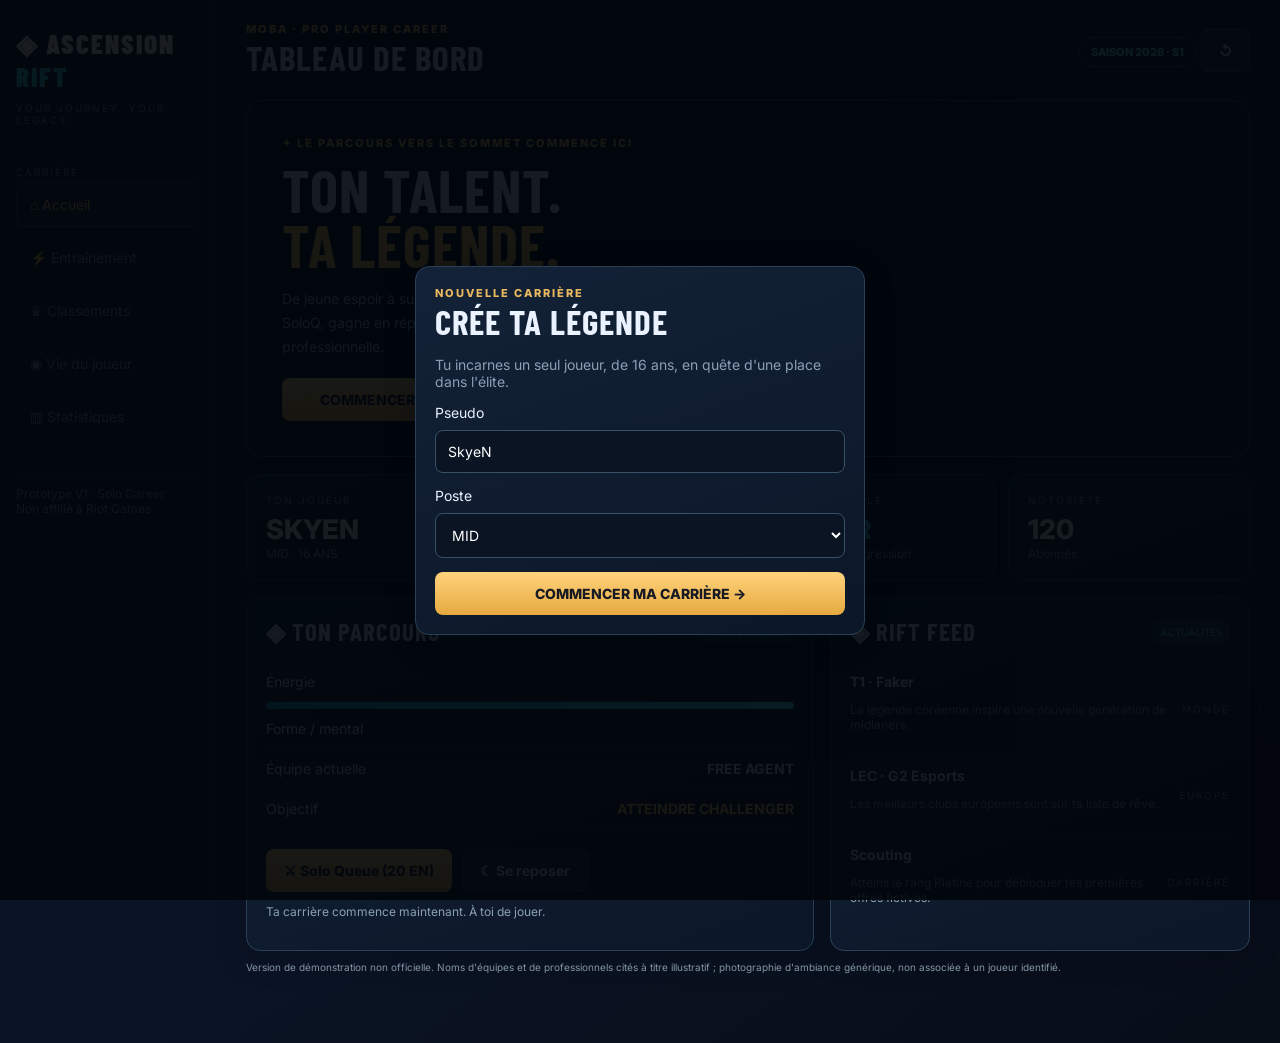
==== v1.html @ 91373152 "Add mobile-first solo player esports career V1 prototype" ====
<!doctype html><html lang="fr"><head><meta charset="UTF-8"><meta name="viewport" content="width=device-width, initial-scale=1"><title>Ascension Dream Rift — Carrière solo</title><style>
@import url('https://fonts.googleapis.com/css2?family=Barlow+Condensed:wght@500;600;700;800;900&family=Inter:wght@400;500;600;700;800&display=swap');
:root{font-family:Inter,Arial,sans-serif;color:#eaf2ff;background:#080f1b;font-size:14px}*{box-sizing:border-box}body{margin:0;background:linear-gradient(145deg,#081320,#0b1425 58%,#070d17);min-height:100vh}button,input,select{font:inherit}button{cursor:pointer}button:disabled{opacity:.5;cursor:not-allowed} .app{display:flex;min-height:100vh}.sidebar{width:216px;min-width:216px;border-right:1px solid #223247;background:#091521;padding:27px 16px;position:sticky;top:0;height:100vh}.brand{font:900 27px 'Barlow Condensed',sans-serif;letter-spacing:2px;color:white}.brand em{font-style:normal;color:#29dfdf}.small{font-size:10px;letter-spacing:2px;color:#7d95ad;text-transform:uppercase}.sidelink{border:1px solid transparent;background:none;width:100%;text-align:left;color:#8ea2b9;padding:13px;border-radius:9px;margin:4px 0}.sidelink:hover,.sidelink.active{background:#12263a;border-color:#28506c;color:#ffca65}.main{flex:1;min-width:0;padding:22px 30px 60px;max-width:1600px;margin:auto}.top{display:flex;align-items:center;justify-content:space-between;gap:15px;margin-bottom:22px}.eyebrow{color:#e9b95f;letter-spacing:2px;font-size:11px;font-weight:800;text-transform:uppercase}h1,h2,h3{font-family:'Barlow Condensed',sans-serif;letter-spacing:1px;margin:0}h1{font-size:35px;text-transform:uppercase}h2{font-size:25px}h3{font-size:19px}.muted{color:#8ba0b6}.pill{display:inline-block;border:1px solid #2d5166;border-radius:30px;color:#5fe5ed;padding:7px 12px;font-size:11px;font-weight:800}.card{background:linear-gradient(160deg,#132237,#0c1728);border:1px solid #294056;border-radius:14px;padding:19px;box-shadow:0 8px 28px #02081340}.hero{min-height:345px;border:1px solid #34506b;border-radius:17px;overflow:hidden;position:relative;background:linear-gradient(90deg,#0a1525 0%,#0c1829 42%,#101d34a0 76%),url('https://images.unsplash.com/photo-1542751371-adc38448a05e?w=1400&q=80') center/cover;display:flex;align-items:center;padding:35px;margin-bottom:17px}.hero:after{content:'';position:absolute;inset:0;background:linear-gradient(90deg,#081321f0,#08132199 65%,transparent);pointer-events:none}.hero-inner{position:relative;z-index:1;max-width:550px}.hero h2{font-size:59px;line-height:.94;margin:12px 0}.hero h2 span{color:#fac45d}.hero p{line-height:1.7;color:#b7c9dd;max-width:480px}.gold{background:linear-gradient(#ffd37c,#e6a940);color:#171a22;font-weight:800;border:none;border-radius:8px;padding:13px 18px}.ghost{background:#14283b;color:#dceefc;border:1px solid #31526c;border-radius:8px;padding:12px 17px;font-weight:700}.actions{display:flex;gap:10px;flex-wrap:wrap;margin-top:20px}.stats{display:grid;grid-template-columns:repeat(4,1fr);gap:12px;margin:15px 0}.num{font-size:27px;font-weight:800;color:#fff;margin-top:7px}.cyan{color:#36dfeb}.goldtext{color:#f8c665}.grid{display:grid;grid-template-columns:1.35fr 1fr;gap:16px}.sectiontitle{display:flex;justify-content:space-between;align-items:center;margin-bottom:15px}.bar{height:7px;border-radius:50px;background:#25344a;overflow:hidden}.fill{height:100%;background:linear-gradient(90deg,#14b3ca,#47f0f7);border-radius:40px}.goldfill{background:linear-gradient(90deg,#d39134,#ffd177)}.line{padding:11px 0;border-bottom:1px solid #23364b;display:flex;justify-content:space-between;gap:12px;align-items:center}.line:last-child{border-bottom:0}.tag{font-size:10px;background:#133b47;color:#4eebee;padding:5px 8px;border-radius:6px}.note{font-size:12px;color:#8ba0b6}.tabs{display:flex;flex-wrap:wrap;gap:8px;margin:12px 0 18px}.tabs button{background:#15273b;border:1px solid #2d4054;border-radius:8px;color:#b6c6d9;padding:9px 14px}.tabs button.active{background:#ffd06b;color:#18202c;border-color:#ffd06b}.training{display:grid;grid-template-columns:repeat(3,minmax(0,1fr));gap:13px}.traincard{padding:17px}.traincard h3{margin:10px 0}.traincard p{font-size:12px;min-height:36px;color:#94acc1}.rankrow{display:grid;grid-template-columns:35px 1fr 100px 75px;align-items:center;gap:10px;padding:13px;border-bottom:1px solid #23374c}.rankrow.me{background:#1b3b48}.rankrow strong{color:#ffd16b}.tabcontent{display:none}.tabcontent.active{display:block}.player{display:flex;gap:13px;align-items:center}.portrait{width:56px;height:60px;object-fit:cover;border-radius:8px;border:1px solid #416079}.search{padding:11px 13px;border:1px solid #2c4861;background:#0a1523;border-radius:8px;color:white;min-width:180px}.select{padding:11px;border:1px solid #2c4861;background:#0a1523;border-radius:8px;color:white}.modal{position:fixed;inset:0;background:#02060be8;z-index:50;display:flex;align-items:center;justify-content:center;padding:20px}.modal .card{width:100%;max-width:450px}.formfield{display:block;width:100%;margin:9px 0 14px;padding:12px;background:#0a1423;color:#fff;border:1px solid #385168;border-radius:8px}.bottomnav{display:none}.toast{position:fixed;bottom:25px;right:25px;padding:14px 20px;border-radius:9px;background:#164856;border:1px solid #3ab5bb;color:white;z-index:90;display:none}.photo-credit{font-size:10px;color:#8495a6;margin-top:10px}
@media(max-width:900px){.sidebar{display:none}.main{padding:15px 14px 90px}.hero{padding:25px;min-height:320px}.hero h2{font-size:45px}.stats{grid-template-columns:repeat(2,1fr)}.grid{grid-template-columns:1fr}.training{grid-template-columns:repeat(2,minmax(0,1fr))}.bottomnav{display:flex;position:fixed;bottom:0;left:0;right:0;background:#0b1829;border-top:1px solid #2d465d;z-index:20;justify-content:space-around;padding:9px 2px env(safe-area-inset-bottom)}.bottomnav button{border:0;background:none;color:#a0b3c9;font-size:10px;padding:7px}.bottomnav button.active{color:#ffcb62}.top h1{font-size:27px}}@media(max-width:420px){.training{grid-template-columns:1fr}.hero h2{font-size:39px}.rankrow{grid-template-columns:22px 1fr 62px 45px;font-size:11px}.stats{gap:8px}.card{padding:14px}}
</style></head><body><div class="app"><aside class="sidebar"><div class="brand">◈ ASCENSION <em>RIFT</em></div><p class="small">Your journey. Your legacy.</p><div style="height:30px"></div><div class="small">Carrière</div><div id="side"></div><hr style="border:0;border-top:1px solid #223247;margin-top:30px"><p class="note">Prototype V1 · Solo Career<br>Non affilié à Riot Games</p></aside><main class="main"><header class="top"><div><div class="eyebrow">MOBA · PRO PLAYER CAREER</div><h1 id="pagetitle">Tableau de bord</h1></div><div><span class="pill" id="season">SAISON 2026 · S1</span> <button class="ghost" onclick="resetGame()" title="Recommencer">↺</button></div></header>
<section id="home" class="tabcontent active"><div class="hero"><div class="hero-inner"><div class="eyebrow">✦ LE PARCOURS VERS LE SOMMET COMMENCE ICI</div><h2>TON TALENT.<br><span>TA LÉGENDE.</span></h2><p>De jeune espoir à superstar mondiale. Entraîne ton joueur, grimpe en SoloQ, gagne en réputation et décroche un contrat dans la scène professionnelle.</p><div class="actions"><button class="gold" onclick="go('practice')">⚡ COMMENCER L'ENTRAÎNEMENT →</button><button class="ghost" onclick="simulate()">▶ JOUER UN MATCH</button></div></div></div>
<div class="stats"><div class="card"><div class="small">Ton joueur</div><div class="num" id="n-name">SKYEN</div><div class="note" id="n-role">MID · 16 ANS</div></div><div class="card"><div class="small">Rang Solo Queue</div><div class="num goldtext" id="n-rank">BRONZE IV</div><div class="note" id="n-lp">0 LP</div></div><div class="card"><div class="small">Note générale</div><div class="num cyan" id="n-ovr">43 OVR</div><div class="note">Potentiel en progression</div></div><div class="card"><div class="small">Notoriété</div><div class="num" id="n-fans">120</div><div class="note">Abonnés</div></div></div>
<div class="grid"><div class="card"><div class="sectiontitle"><h2>◈ TON PARCOURS</h2><span class="tag">CARRIÈRE SOLO</span></div><div class="line"><span>Énergie</span><strong id="energytext"></strong></div><div class="bar"><div class="fill" id="energybar"></div></div><div class="line"><span>Forme / mental</span><strong id="mentaltext"></strong></div><div class="line"><span>Équipe actuelle</span><b id="contract">FREE AGENT</b></div><div class="line"><span>Objectif</span><b class="goldtext">ATTEINDRE CHALLENGER</b></div><div class="actions"><button class="gold" onclick="simulate()">⚔ Solo Queue (20 EN)</button><button class="ghost" onclick="rest()">☾ Se reposer</button></div><p class="note" id="matchmsg">Ta carrière commence maintenant. À toi de jouer.</p></div><div class="card"><div class="sectiontitle"><h2>◈ RIFT FEED</h2><span class="tag">ACTUALITÉS</span></div><div class="line"><div><b>T1 · Faker</b><p class="note">La légende coréenne inspire une nouvelle génération de midlaners.</p></div><span class="small">MONDE</span></div><div class="line"><div><b>LEC · G2 Esports</b><p class="note">Les meilleurs clubs européens sont sur ta liste de rêve.</p></div><span class="small">EUROPE</span></div><div class="line"><div><b>Scouting</b><p class="note">Atteins le rang Platine pour débloquer tes premières offres fictives.</p></div><span class="small">CARRIÈRE</span></div></div></div></section>
<section id="practice" class="tabcontent"><div class="sectiontitle"><h2>DEVIENS INCONTOURNABLE</h2><span class="pill" id="pracenergy">100 EN</span></div><div class="tabs"><button class="active" onclick="practiceTab('activities',this)">ACTIVITÉS</button><button onclick="practiceTab('attributes',this)">ATTRIBUTS</button><button onclick="practiceTab('champions',this)">CHAMPIONS</button></div><div id="activities" class="training"></div><div id="attributes" style="display:none" class="card"></div><div id="champions" style="display:none" class="card"><h2>CHAMPION POOL</h2><p class="muted">Progression de maîtrise à développer. Champions fictifs dans ce prototype.</p><div class="line">⚔ Kaelra <span>Mid / Top</span></div><div class="line">✦ Vexmor <span>Mid</span></div><div class="line">☾ Sylith <span>Jungle</span></div></div></section>
<section id="standings" class="tabcontent"><div class="sectiontitle"><h2>LE MONDE DE L'ESPORT</h2><span class="pill">ÉQUIPES RÉELLES · CLASSEMENT DÉMO</span></div><div class="tabs"><button class="active" onclick="league('Europe',this)">EUROPE</button><button onclick="league('Korea',this)">CORÉE</button><button onclick="league('China',this)">CHINE</button></div><div class="card"><div class="small">Classement illustratif — pas des résultats officiels</div><div id="ranking"></div></div></section>
<section id="life" class="tabcontent"><div class="grid"><div class="card"><div class="eyebrow">OFF THE RIFT</div><h2>LA VIE D'UN FUTUR PRO</h2><p class="muted">Gère ta réputation, tes streams et ta fatigue. Tu restes le joueur, jamais le manager.</p><div class="line"><span>Followers</span><b class="cyan" id="life-fans"></b></div><div class="line"><span>Cash</span><b id="life-cash"></b></div><div class="line"><span>Réputation</span><b id="life-rep"></b></div><div class="actions"><button class="gold" onclick="stream()">🎥 LANCER UN STREAM (15 EN)</button><button class="ghost" onclick="rest()">☾ SE REPOSER</button></div></div><div class="card"><h2>◈ CONTRATS PROFESSIONNELS</h2><p class="muted">Tu peux rejoindre une équipe professionnelle lorsque ta réputation et ton rang deviennent suffisants.</p><div class="line"><span>Première offre</span><span class="tag">PLATINE REQUIS</span></div><div class="line"><span>Contrat en cours</span><strong id="life-team">LIBRE</strong></div><p class="note">Les offres sont fictives dans cette première version. Les clubs affichés dans le classement sont réels.</p></div></div></section>
<section id="stats" class="tabcontent"><div class="stats"><div class="card"><div class="small">Matchs joués</div><div class="num" id="s-games"></div></div><div class="card"><div class="small">Victoires</div><div class="num cyan" id="s-wins"></div></div><div class="card"><div class="small">Winrate</div><div class="num" id="s-wr"></div></div><div class="card"><div class="small">LP</div><div class="num goldtext" id="s-lp"></div></div></div><div class="card"><h2>🏆 TROPHÉES À CONQUÉRIR</h2><div class="training" style="margin-top:15px"><div class="card">◇ PREMIÈRE VICTOIRE<br><span class="note" id="ach1">À débloquer</span></div><div class="card">✦ 10 MATCHS<br><span class="note" id="ach2">À débloquer</span></div><div class="card">♛ CHALLENGER<br><span class="note">À débloquer</span></div></div><h2 style="margin-top:24px">DERNIERS MATCHS</h2><div id="history"></div></div></section>
<p class="photo-credit">Version de démonstration non officielle. Noms d'équipes et de professionnels cités à titre illustratif ; photographie d'ambiance générique, non associée à un joueur identifié.</p></main></div><nav class="bottomnav" id="bottom"></nav><div class="toast" id="toast"></div><div class="modal" id="newModal" style="display:none"><div class="card"><div class="eyebrow">NOUVELLE CARRIÈRE</div><h1>CRÉE TA LÉGENDE</h1><p class="muted">Tu incarnes un seul joueur, de 16 ans, en quête d'une place dans l'élite.</p><label>Pseudo<input id="pseudo" class="formfield" value="SkyeN" maxlength="20"></label><label>Poste<select id="role" class="formfield"><option>MID</option><option>TOP</option><option>JUNGLE</option><option>ADC</option><option>SUPPORT</option></select></label><button class="gold" style="width:100%" onclick="createGame()">COMMENCER MA CARRIÈRE →</button></div></div>
<script>
const labels={home:'⌂ Accueil',practice:'⚡ Entraînement',standings:'♛ Classements',life:'◉ Vie du joueur',stats:'▥ Statistiques'},T=['home','practice','standings','life','stats'],N=['BRONZE IV','BRONZE III','BRONZE II','BRONZE I','ARGENT IV','ARGENT III','ARGENT II','ARGENT I','OR IV','OR III','OR II','OR I','PLATINE IV','PLATINE III','PLATINE II','PLATINE I','DIAMANT IV','DIAMANT III','DIAMANT II','DIAMANT I','MASTER','GRANDMASTER','CHALLENGER'];const skills=['Laning','Teamfighting','Positioning','Macro','Objective Control','Vision','Champion Pool','Communication','Shotcalling','Mental'];let p;const initial=()=>({name:'SkyeN',role:'MID',energy:100,mental:75,fans:120,cash:250,rep:1,rank:0,lp:0,games:0,wins:0,skills:Object.fromEntries(skills.map(x=>[x,25+Math.floor(Math.random()*15)])),history:[]});function save(){localStorage.setItem('adr-v1',JSON.stringify(p));render()}function toast(t){let a=document.getElementById('toast');a.textContent=t;a.style.display='block';setTimeout(()=>a.style.display='none',3500)}function go(id){T.forEach(t=>document.getElementById(t).classList.toggle('active',t===id));document.querySelectorAll('[data-tab]').forEach(b=>b.classList.toggle('active',b.dataset.tab===id));document.getElementById('pagetitle').textContent=labels[id].split(' ').slice(1).join(' ');window.scrollTo(0,0);render()}function createGame(){p=initial();p.name=document.getElementById('pseudo').value.trim()||'SkyeN';p.role=document.getElementById('role').value;document.getElementById('newModal').style.display='none';save();toast('Bienvenue dans ta carrière !')}function resetGame(){if(confirm('Recommencer et effacer ta sauvegarde locale ?')){localStorage.removeItem('adr-v1');document.getElementById('newModal').style.display='flex'}}function ovr(){return Math.round(Object.values(p.skills).reduce((a,b)=>a+b,0)/skills.length)}function simulate(){if(p.energy<20)return toast('Énergie insuffisante ! Repose-toi.');p.energy-=20;p.games++;let chance=Math.min(.78,Math.max(.35,.49+(ovr()-36)*.013+(p.mental-60)*.002));let win=Math.random()<chance;if(win){p.wins++;p.lp+=22+Math.floor(Math.random()*7);p.fans+=8+Math.floor(Math.random()*20);p.cash+=40;p.mental=Math.min(100,p.mental+3)}else{p.lp-=13+Math.floor(Math.random()*8);p.mental=Math.max(0,p.mental-7)}while(p.lp>=100&&p.rank<N.length-1){p.lp-=100;p.rank++}while(p.lp<0&&p.rank>0){p.lp+=100;p.rank--}p.lp=Math.max(0,p.lp);p.rep=Math.max(1,Math.round(p.fans/130));p.history.unshift({win,lp:p.lp,rank:N[p.rank],date:p.games});p.history=p.history.slice(0,12);save();toast(win?'VICTOIRE ! +LP et notoriété':'DÉFAITE — Analyse ton prochain match.')}function rest(){p.energy=Math.min(100,p.energy+60);p.mental=Math.min(100,p.mental+12);save();toast('Repos terminé : énergie restaurée.')}function train(i){const tr=training[i];if(p.energy<tr.cost)return toast('Pas assez d’énergie.');p.energy-=tr.cost;p.skills[tr.skill]=Math.min(99,p.skills[tr.skill]+2+Math.floor(Math.random()*3));p.mental=Math.max(0,p.mental-1);save();toast(tr.title+' : attribut amélioré !')}function stream(){if(p.energy<15)return toast('Énergie insuffisante');p.energy-=15;p.fans+=20+Math.floor(Math.random()*60);p.cash+=35;p.rep=Math.round(p.fans/130);save();toast('Stream terminé : ta communauté grandit !')}const training=[{title:'Solo Queue',desc:'Match classé avec progression en LP.',cost:20,icon:'⚔',skill:'Laning',match:true},{title:'VOD REVIEW',desc:'Analyse les rotations et les erreurs.',cost:12,icon:'▣',skill:'Macro'},{title:'LANING DRILLS',desc:'Travaille les duels et ton farming.',cost:15,icon:'◎',skill:'Laning'},{title:'TEAMFIGHTS',desc:'Placement et lecture des combats.',cost:18,icon:'✦',skill:'Teamfighting'},{title:'VISION CONTROL',desc:'Apprends les timings de vision.',cost:12,icon:'◉',skill:'Vision'},{title:'MENTAL COACHING',desc:'Gestion de la pression et du tilt.',cost:12,icon:'◇',skill:'Mental'}];function practiceTab(id,btn){['activities','attributes','champions'].forEach(x=>document.getElementById(x).style.display=x===id?(x==='activities'?'grid':'block'):'none');btn.parentElement.querySelectorAll('button').forEach(b=>b.classList.remove('active'));btn.classList.add('active')}const teamData={Europe:[['G2 Esports',86],['Karmine Corp',84],['Fnatic',83],['Team Vitality',81],['Movistar KOI',80],['Team Heretics',78]],Korea:[['T1',92],['Gen.G',91],['Hanwha Life Esports',89],['Dplus KIA',84],['KT Rolster',83]],China:[['Bilibili Gaming',90],['Top Esports',89],['JD Gaming',87],['Weibo Gaming',84],['Invictus Gaming',82]]};function league(x,b){document.getElementById('ranking').innerHTML=teamData[x].map((t,i)=>'<div class="rankrow"><strong>'+(i+1)+'</strong><b>'+t[0]+'</b><span class="note">OVR démo</span><strong>'+t[1]+'</strong></div>').join('');b.parentElement.querySelectorAll('button').forEach(v=>v.classList.remove('active'));b.classList.add('active')}function render(){if(!p)return;const set=(id,v)=>document.getElementById(id).textContent=v;set('n-name',p.name);set('n-role',p.role+' · 16 ANS');set('n-rank',N[p.rank]);set('n-lp',p.lp+' LP');set('n-ovr',ovr()+' OVR');set('n-fans',p.fans.toLocaleString('fr-FR'));set('energytext',p.energy+' / 100');document.getElementById('energybar').style.width=p.energy+'%';set('mentaltext',p.mental+' / 100');set('pracenergy',p.energy+' EN');set('life-fans',p.fans.toLocaleString('fr-FR'));set('life-cash',p.cash+' €');set('life-rep',p.rep);set('s-games',p.games);set('s-wins',p.wins);set('s-wr',p.games?Math.round(p.wins/p.games*100)+'%':'—');set('s-lp',p.lp);set('ach1',p.wins?'DÉBLOQUÉ':'À débloquer');set('ach2',p.games>=10?'DÉBLOQUÉ':'À débloquer');set('matchmsg',p.history.length?(p.history[0].win?'Dernier match : victoire':'Dernier match : défaite')+' · '+p.history[0].rank+' · '+p.lp+' LP':'Ta carrière commence maintenant. À toi de jouer.');document.getElementById('history').innerHTML=p.history.map(m=>'<div class="line"><b style="color:'+(m.win?'#49e0a5':'#fe8194')+'">'+(m.win?'VICTOIRE':'DÉFAITE')+'</b><span>'+m.rank+'</span><span>'+m.lp+' LP</span></div>').join('')||'<p class="muted">Aucun match pour le moment.</p>';document.getElementById('attributes').innerHTML='<h2>ATTRIBUTS DE TON JOUEUR</h2><p class="muted">Chaque entraînement développe une capacité précise.</p>'+skills.map(k=>'<div style="margin:15px 0"><div class="line"><span>'+k+'</span><b>'+p.skills[k]+'</b></div><div class="bar"><div class="fill goldfill" style="width:'+p.skills[k]+'%"></div></div></div>').join('')}const links=T.map(id=>'<button data-tab="'+id+'" class="sidelink '+(id==='home'?'active':'')+'" onclick="go(\''+id+'\')">'+labels[id]+'</button>').join('');document.getElementById('side').innerHTML=links;document.getElementById('bottom').innerHTML=T.map(id=>'<button data-tab="'+id+'" class="'+(id==='home'?'active':'')+'" onclick="go(\''+id+'\')">'+labels[id]+'</button>').join('');document.getElementById('activities').innerHTML=training.map((t,i)=>'<div class="card traincard"><div style="font-size:30px;color:#f6c566">'+t.icon+'</div><h3>'+t.title+'</h3><p>'+t.desc+'</p><button class="ghost" onclick="'+(t.match?'simulate()':'train('+i+')')+'">'+t.cost+' EN · '+(t.match?'JOUER':'S’ENTRAÎNER')+'</button></div>').join('');league('Europe',document.querySelector('#standings .tabs button'));try{p=JSON.parse(localStorage.getItem('adr-v1'))}catch{}if(!p){document.getElementById('newModal').style.display='flex'}else{for(const s of skills)if(typeof p.skills?.[s]!=='number')p.skills[s]=30;render()}
</script></body></html>
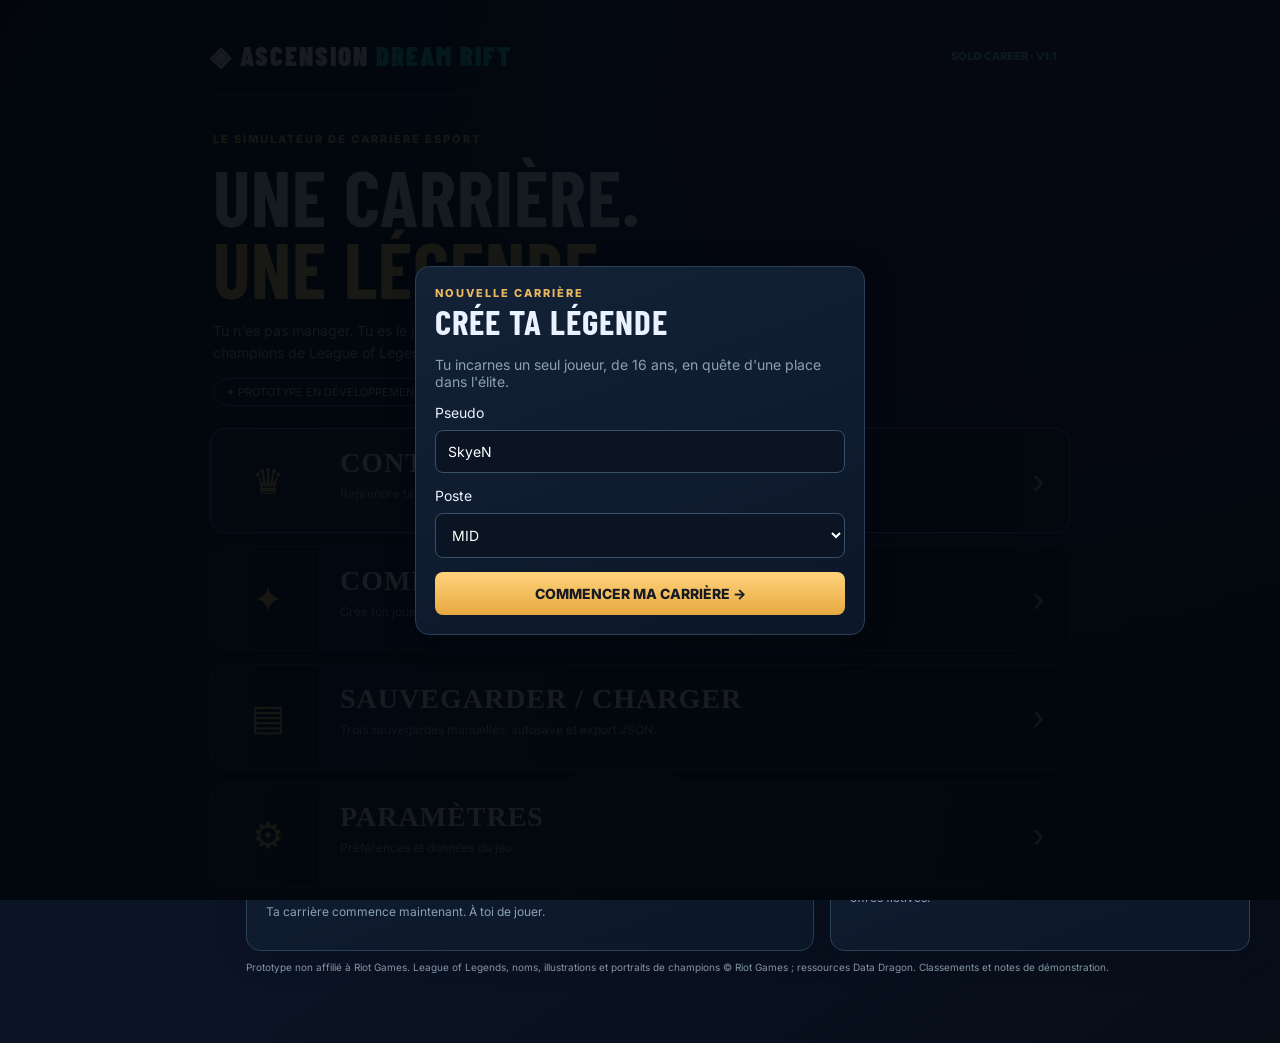
==== commit f16c1dd8: "Add immersive main menu and save interface" ====
--- a/v1.html
+++ b/v1.html
@@ -2,15 +2,15 @@
 @import url('https://fonts.googleapis.com/css2?family=Barlow+Condensed:wght@500;600;700;800;900&family=Inter:wght@400;500;600;700;800&display=swap');
 :root{font-family:Inter,Arial,sans-serif;color:#eaf2ff;background:#080f1b;font-size:14px}*{box-sizing:border-box}body{margin:0;background:linear-gradient(145deg,#081320,#0b1425 58%,#070d17);min-height:100vh}button,input,select{font:inherit}button{cursor:pointer}button:disabled{opacity:.5;cursor:not-allowed} .app{display:flex;min-height:100vh}.sidebar{width:216px;min-width:216px;border-right:1px solid #223247;background:#091521;padding:27px 16px;position:sticky;top:0;height:100vh}.brand{font:900 27px 'Barlow Condensed',sans-serif;letter-spacing:2px;color:white}.brand em{font-style:normal;color:#29dfdf}.small{font-size:10px;letter-spacing:2px;color:#7d95ad;text-transform:uppercase}.sidelink{border:1px solid transparent;background:none;width:100%;text-align:left;color:#8ea2b9;padding:13px;border-radius:9px;margin:4px 0}.sidelink:hover,.sidelink.active{background:#12263a;border-color:#28506c;color:#ffca65}.main{flex:1;min-width:0;padding:22px 30px 60px;max-width:1600px;margin:auto}.top{display:flex;align-items:center;justify-content:space-between;gap:15px;margin-bottom:22px}.eyebrow{color:#e9b95f;letter-spacing:2px;font-size:11px;font-weight:800;text-transform:uppercase}h1,h2,h3{font-family:'Barlow Condensed',sans-serif;letter-spacing:1px;margin:0}h1{font-size:35px;text-transform:uppercase}h2{font-size:25px}h3{font-size:19px}.muted{color:#8ba0b6}.pill{display:inline-block;border:1px solid #2d5166;border-radius:30px;color:#5fe5ed;padding:7px 12px;font-size:11px;font-weight:800}.card{background:linear-gradient(160deg,#132237,#0c1728);border:1px solid #294056;border-radius:14px;padding:19px;box-shadow:0 8px 28px #02081340}.hero{min-height:345px;border:1px solid #34506b;border-radius:17px;overflow:hidden;position:relative;background:linear-gradient(90deg,#0a1525 0%,#0c1829 42%,#101d34a0 76%),url('https://images.unsplash.com/photo-1542751371-adc38448a05e?w=1400&q=80') center/cover;display:flex;align-items:center;padding:35px;margin-bottom:17px}.hero:after{content:'';position:absolute;inset:0;background:linear-gradient(90deg,#081321f0,#08132199 65%,transparent);pointer-events:none}.hero-inner{position:relative;z-index:1;max-width:550px}.hero h2{font-size:59px;line-height:.94;margin:12px 0}.hero h2 span{color:#fac45d}.hero p{line-height:1.7;color:#b7c9dd;max-width:480px}.gold{background:linear-gradient(#ffd37c,#e6a940);color:#171a22;font-weight:800;border:none;border-radius:8px;padding:13px 18px}.ghost{background:#14283b;color:#dceefc;border:1px solid #31526c;border-radius:8px;padding:12px 17px;font-weight:700}.actions{display:flex;gap:10px;flex-wrap:wrap;margin-top:20px}.stats{display:grid;grid-template-columns:repeat(4,1fr);gap:12px;margin:15px 0}.num{font-size:27px;font-weight:800;color:#fff;margin-top:7px}.cyan{color:#36dfeb}.goldtext{color:#f8c665}.grid{display:grid;grid-template-columns:1.35fr 1fr;gap:16px}.sectiontitle{display:flex;justify-content:space-between;align-items:center;margin-bottom:15px}.bar{height:7px;border-radius:50px;background:#25344a;overflow:hidden}.fill{height:100%;background:linear-gradient(90deg,#14b3ca,#47f0f7);border-radius:40px}.goldfill{background:linear-gradient(90deg,#d39134,#ffd177)}.line{padding:11px 0;border-bottom:1px solid #23364b;display:flex;justify-content:space-between;gap:12px;align-items:center}.line:last-child{border-bottom:0}.tag{font-size:10px;background:#133b47;color:#4eebee;padding:5px 8px;border-radius:6px}.note{font-size:12px;color:#8ba0b6}.tabs{display:flex;flex-wrap:wrap;gap:8px;margin:12px 0 18px}.tabs button{background:#15273b;border:1px solid #2d4054;border-radius:8px;color:#b6c6d9;padding:9px 14px}.tabs button.active{background:#ffd06b;color:#18202c;border-color:#ffd06b}.training{display:grid;grid-template-columns:repeat(3,minmax(0,1fr));gap:13px}.traincard{padding:17px}.traincard h3{margin:10px 0}.traincard p{font-size:12px;min-height:36px;color:#94acc1}.rankrow{display:grid;grid-template-columns:35px 1fr 100px 75px;align-items:center;gap:10px;padding:13px;border-bottom:1px solid #23374c}.rankrow.me{background:#1b3b48}.rankrow strong{color:#ffd16b}.tabcontent{display:none}.tabcontent.active{display:block}.player{display:flex;gap:13px;align-items:center}.portrait{width:56px;height:60px;object-fit:cover;border-radius:8px;border:1px solid #416079}.search{padding:11px 13px;border:1px solid #2c4861;background:#0a1523;border-radius:8px;color:white;min-width:180px}.select{padding:11px;border:1px solid #2c4861;background:#0a1523;border-radius:8px;color:white}.modal{position:fixed;inset:0;background:#02060be8;z-index:50;display:flex;align-items:center;justify-content:center;padding:20px}.modal .card{width:100%;max-width:450px}.formfield{display:block;width:100%;margin:9px 0 14px;padding:12px;background:#0a1423;color:#fff;border:1px solid #385168;border-radius:8px}.bottomnav{display:none}.toast{position:fixed;bottom:25px;right:25px;padding:14px 20px;border-radius:9px;background:#164856;border:1px solid #3ab5bb;color:white;z-index:90;display:none}.photo-credit{font-size:10px;color:#8495a6;margin-top:10px}
 @media(max-width:900px){.sidebar{display:none}.main{padding:15px 14px 90px}.hero{padding:25px;min-height:320px}.hero h2{font-size:45px}.stats{grid-template-columns:repeat(2,1fr)}.grid{grid-template-columns:1fr}.training{grid-template-columns:repeat(2,minmax(0,1fr))}.bottomnav{display:flex;position:fixed;bottom:0;left:0;right:0;background:#0b1829;border-top:1px solid #2d465d;z-index:20;justify-content:space-around;padding:9px 2px env(safe-area-inset-bottom)}.bottomnav button{border:0;background:none;color:#a0b3c9;font-size:10px;padding:7px}.bottomnav button.active{color:#ffcb62}.top h1{font-size:27px}}@media(max-width:420px){.training{grid-template-columns:1fr}.hero h2{font-size:39px}.rankrow{grid-template-columns:22px 1fr 62px 45px;font-size:11px}.stats{gap:8px}.card{padding:14px}}
-</style></head><body><div class="app"><aside class="sidebar"><div class="brand">◈ ASCENSION <em>RIFT</em></div><p class="small">Your journey. Your legacy.</p><div style="height:30px"></div><div class="small">Carrière</div><div id="side"></div><hr style="border:0;border-top:1px solid #223247;margin-top:30px"><p class="note">Prototype V1 · Solo Career<br>Non affilié à Riot Games</p></aside><main class="main"><header class="top"><div><div class="eyebrow">MOBA · PRO PLAYER CAREER</div><h1 id="pagetitle">Tableau de bord</h1></div><div><span class="pill" id="season">SAISON 2026 · S1</span> <button class="ghost" onclick="resetGame()" title="Recommencer">↺</button></div></header>
+.landing{position:fixed;inset:0;overflow:auto;z-index:40;background:radial-gradient(ellipse at 85% 8%,#322257 0%,transparent 55%),linear-gradient(120deg,#07101b,#11162a 60%,#08111e);padding:25px 16px 45px}.landing-body{max-width:860px;margin:auto}.landing-top{display:flex;justify-content:space-between;align-items:center;padding:14px 0 23px;border-bottom:1px solid #35415c;gap:8px}.landing-intro{padding:36px 3px 22px}.landing-intro h2{font-size:clamp(43px,7vw,78px);line-height:.92;margin:15px 0}.landing-intro h2 span{color:#ffcd6b}.landing-intro p{color:#bac8db;max-width:570px;line-height:1.6}.landing-menu{display:grid;gap:13px}.landing-choice{display:flex;align-items:stretch;min-height:105px;text-align:left;width:100%;border-radius:15px;border:1px solid #334159;background:linear-gradient(100deg,#16263b,#101625);color:#f6f8ff;overflow:hidden;transition:border-color .2s}.landing-choice:hover{border-color:#f5c56c}.landing-choice.featured{border-color:#986ac6;background:linear-gradient(100deg,#26243f,#111b2c);box-shadow:0 0 0 2px #6b47b72e}.choice-icon{min-width:103px;background:#06111d71;border-right:1px solid #2d3b50;display:grid;place-items:center;color:#edbf66;font-size:36px}.choice-txt{padding:17px 20px;flex:1;min-width:0}.choice-txt b{display:block;font:800 28px 'Barlow Condensed';letter-spacing:1px}.choice-txt span{display:block;color:#a7b5ce;font-size:12px;margin-top:7px}.choice-arrow{font-size:34px;color:#acb2c2;margin:auto 19px}.landing-foot{text-align:center;color:#74859b;font-size:10px;margin:26px auto}.modal-close{float:right;color:#abc5d7;border:0;background:transparent;font-size:27px}.slot{display:flex;flex-wrap:wrap;gap:9px;align-items:center;justify-content:space-between;background:#0b1b2f;border:1px solid #304962;border-radius:10px;padding:13px;margin:9px 0}.slot-actions{display:flex;gap:6px}.slot-actions button{padding:8px}.save-help{color:#a7bad0;font-size:12px;line-height:1.65}.champ-grid{display:grid;grid-template-columns:repeat(auto-fill,minmax(115px,1fr));gap:10px}.champ-option{background:#0a1929;border:1px solid #2b4056;border-radius:11px;padding:10px 7px;display:flex;flex-direction:column;align-items:center;gap:7px;color:white}.champ-option.selected{border:2px solid #faca65;background:#29283e}.champ-option img{width:82px;height:82px;border-radius:9px;object-fit:cover;background:#22344b}.champ-banner{border-radius:12px;min-height:165px;padding:15px;display:flex;align-items:flex-end;background:linear-gradient(90deg,#071321 10%,#142238a0),var(--champ-splash,none) center 30%/cover;border:1px solid #3d536b;margin:15px 0}.champ-banner strong{font:800 34px 'Barlow Condensed'}.tag-purple{display:inline-block;border:1px solid #8454bf;color:#d9c0ff;border-radius:25px;padding:6px 12px;font-size:11px}@media(max-width:600px){.landing{padding:10px 13px 34px}.landing-choice{min-height:86px}.choice-icon{min-width:68px;font-size:27px}.choice-txt{padding:12px 9px}.choice-txt b{font-size:22px}.choice-txt span{font-size:11px}.choice-arrow{margin:auto 9px}.champ-grid{grid-template-columns:repeat(3,minmax(0,1fr));gap:7px}.champ-option img{width:100%;height:auto;aspect-ratio:1}}</style></head><body><div class="landing" id="landing"><div class="landing-body"><div class="landing-top"><div class="brand">◈ ASCENSION <em>DREAM RIFT</em></div><span class="pill">SOLO CAREER · V1.1</span></div><div class="landing-intro"><div class="eyebrow">LE SIMULATEUR DE CARRIÈRE ESPORT</div><h2>UNE CARRIÈRE.<br><span>UNE LÉGENDE.</span></h2><p>Tu n'es pas manager. Tu es le joueur. Entre dans la Solo Queue, maîtrise les véritables champions de League of Legends et écris ton histoire jusqu'à la scène professionnelle.</p><span class="tag-purple">✦ PROTOTYPE EN DÉVELOPPEMENT</span></div><div class="landing-menu"><button class="landing-choice featured" onclick="continueCareer()"><span class="choice-icon">♛</span><span class="choice-txt"><b id="continue-title">CONTINUER MA CARRIÈRE</b><span id="continue-subtitle">Reprendre ta dernière partie.</span></span><span class="choice-arrow">›</span></button><button class="landing-choice" onclick="newCareerPrompt()"><span class="choice-icon">✦</span><span class="choice-txt"><b>COMMENCER UNE CARRIÈRE</b><span>Crée ton joueur, choisis ton poste et démarre à 16 ans.</span></span><span class="choice-arrow">›</span></button><button class="landing-choice" onclick="showSaves()"><span class="choice-icon">▤</span><span class="choice-txt"><b>SAUVEGARDER / CHARGER</b><span>Trois sauvegardes manuelles, autosave et export JSON.</span></span><span class="choice-arrow">›</span></button><button class="landing-choice" onclick="showSettings()"><span class="choice-icon">⚙</span><span class="choice-txt"><b>PARAMÈTRES</b><span>Préférences et données du jeu.</span></span><span class="choice-arrow">›</span></button></div><div class="landing-foot">ASCENSION DREAM RIFT · FAN GAME NON OFFICIEL · NON AFFILIÉ À RIOT GAMES</div></div></div><div class="app"><aside class="sidebar"><div class="brand">◈ ASCENSION <em>RIFT</em></div><p class="small">Your journey. Your legacy.</p><div style="height:30px"></div><div class="small">Carrière</div><div id="side"></div><hr style="border:0;border-top:1px solid #223247;margin-top:30px"><p class="note">Prototype V1 · Solo Career<br>Non affilié à Riot Games</p></aside><main class="main"><header class="top"><div><div class="eyebrow">MOBA · PRO PLAYER CAREER</div><h1 id="pagetitle">Tableau de bord</h1></div><div><button class="ghost" onclick="showSaves()">▤ Sauver</button> <button class="ghost" onclick="openMenu()">☰ Menu</button> <span class="pill" id="season">SAISON 2026 · S1</span></div></header>
 <section id="home" class="tabcontent active"><div class="hero"><div class="hero-inner"><div class="eyebrow">✦ LE PARCOURS VERS LE SOMMET COMMENCE ICI</div><h2>TON TALENT.<br><span>TA LÉGENDE.</span></h2><p>De jeune espoir à superstar mondiale. Entraîne ton joueur, grimpe en SoloQ, gagne en réputation et décroche un contrat dans la scène professionnelle.</p><div class="actions"><button class="gold" onclick="go('practice')">⚡ COMMENCER L'ENTRAÎNEMENT →</button><button class="ghost" onclick="simulate()">▶ JOUER UN MATCH</button></div></div></div>
 <div class="stats"><div class="card"><div class="small">Ton joueur</div><div class="num" id="n-name">SKYEN</div><div class="note" id="n-role">MID · 16 ANS</div></div><div class="card"><div class="small">Rang Solo Queue</div><div class="num goldtext" id="n-rank">BRONZE IV</div><div class="note" id="n-lp">0 LP</div></div><div class="card"><div class="small">Note générale</div><div class="num cyan" id="n-ovr">43 OVR</div><div class="note">Potentiel en progression</div></div><div class="card"><div class="small">Notoriété</div><div class="num" id="n-fans">120</div><div class="note">Abonnés</div></div></div>
 <div class="grid"><div class="card"><div class="sectiontitle"><h2>◈ TON PARCOURS</h2><span class="tag">CARRIÈRE SOLO</span></div><div class="line"><span>Énergie</span><strong id="energytext"></strong></div><div class="bar"><div class="fill" id="energybar"></div></div><div class="line"><span>Forme / mental</span><strong id="mentaltext"></strong></div><div class="line"><span>Équipe actuelle</span><b id="contract">FREE AGENT</b></div><div class="line"><span>Objectif</span><b class="goldtext">ATTEINDRE CHALLENGER</b></div><div class="actions"><button class="gold" onclick="simulate()">⚔ Solo Queue (20 EN)</button><button class="ghost" onclick="rest()">☾ Se reposer</button></div><p class="note" id="matchmsg">Ta carrière commence maintenant. À toi de jouer.</p></div><div class="card"><div class="sectiontitle"><h2>◈ RIFT FEED</h2><span class="tag">ACTUALITÉS</span></div><div class="line"><div><b>T1 · Faker</b><p class="note">La légende coréenne inspire une nouvelle génération de midlaners.</p></div><span class="small">MONDE</span></div><div class="line"><div><b>LEC · G2 Esports</b><p class="note">Les meilleurs clubs européens sont sur ta liste de rêve.</p></div><span class="small">EUROPE</span></div><div class="line"><div><b>Scouting</b><p class="note">Atteins le rang Platine pour débloquer tes premières offres fictives.</p></div><span class="small">CARRIÈRE</span></div></div></div></section>
-<section id="practice" class="tabcontent"><div class="sectiontitle"><h2>DEVIENS INCONTOURNABLE</h2><span class="pill" id="pracenergy">100 EN</span></div><div class="tabs"><button class="active" onclick="practiceTab('activities',this)">ACTIVITÉS</button><button onclick="practiceTab('attributes',this)">ATTRIBUTS</button><button onclick="practiceTab('champions',this)">CHAMPIONS</button></div><div id="activities" class="training"></div><div id="attributes" style="display:none" class="card"></div><div id="champions" style="display:none" class="card"><h2>CHAMPION POOL</h2><p class="muted">Progression de maîtrise à développer. Champions fictifs dans ce prototype.</p><div class="line">⚔ Kaelra <span>Mid / Top</span></div><div class="line">✦ Vexmor <span>Mid</span></div><div class="line">☾ Sylith <span>Jungle</span></div></div></section>
+<section id="practice" class="tabcontent"><div class="sectiontitle"><h2>DEVIENS INCONTOURNABLE</h2><span class="pill" id="pracenergy">100 EN</span></div><div class="tabs"><button class="active" onclick="practiceTab('activities',this)">ACTIVITÉS</button><button onclick="practiceTab('attributes',this)">ATTRIBUTS</button><button onclick="practiceTab('champions',this)">CHAMPIONS</button></div><div id="activities" class="training"></div><div id="attributes" style="display:none" class="card"></div><div id="champions" style="display:none" class="card"><h2>CHAMPION POOL</h2><p class="muted">Choisis un véritable champion de League of Legends pour les matchs classés.</p><div id="champ-selected"></div><div class="tabs" id="role-filters"></div><div id="champ-list" class="champ-grid"></div></div></section>
 <section id="standings" class="tabcontent"><div class="sectiontitle"><h2>LE MONDE DE L'ESPORT</h2><span class="pill">ÉQUIPES RÉELLES · CLASSEMENT DÉMO</span></div><div class="tabs"><button class="active" onclick="league('Europe',this)">EUROPE</button><button onclick="league('Korea',this)">CORÉE</button><button onclick="league('China',this)">CHINE</button></div><div class="card"><div class="small">Classement illustratif — pas des résultats officiels</div><div id="ranking"></div></div></section>
 <section id="life" class="tabcontent"><div class="grid"><div class="card"><div class="eyebrow">OFF THE RIFT</div><h2>LA VIE D'UN FUTUR PRO</h2><p class="muted">Gère ta réputation, tes streams et ta fatigue. Tu restes le joueur, jamais le manager.</p><div class="line"><span>Followers</span><b class="cyan" id="life-fans"></b></div><div class="line"><span>Cash</span><b id="life-cash"></b></div><div class="line"><span>Réputation</span><b id="life-rep"></b></div><div class="actions"><button class="gold" onclick="stream()">🎥 LANCER UN STREAM (15 EN)</button><button class="ghost" onclick="rest()">☾ SE REPOSER</button></div></div><div class="card"><h2>◈ CONTRATS PROFESSIONNELS</h2><p class="muted">Tu peux rejoindre une équipe professionnelle lorsque ta réputation et ton rang deviennent suffisants.</p><div class="line"><span>Première offre</span><span class="tag">PLATINE REQUIS</span></div><div class="line"><span>Contrat en cours</span><strong id="life-team">LIBRE</strong></div><p class="note">Les offres sont fictives dans cette première version. Les clubs affichés dans le classement sont réels.</p></div></div></section>
 <section id="stats" class="tabcontent"><div class="stats"><div class="card"><div class="small">Matchs joués</div><div class="num" id="s-games"></div></div><div class="card"><div class="small">Victoires</div><div class="num cyan" id="s-wins"></div></div><div class="card"><div class="small">Winrate</div><div class="num" id="s-wr"></div></div><div class="card"><div class="small">LP</div><div class="num goldtext" id="s-lp"></div></div></div><div class="card"><h2>🏆 TROPHÉES À CONQUÉRIR</h2><div class="training" style="margin-top:15px"><div class="card">◇ PREMIÈRE VICTOIRE<br><span class="note" id="ach1">À débloquer</span></div><div class="card">✦ 10 MATCHS<br><span class="note" id="ach2">À débloquer</span></div><div class="card">♛ CHALLENGER<br><span class="note">À débloquer</span></div></div><h2 style="margin-top:24px">DERNIERS MATCHS</h2><div id="history"></div></div></section>
-<p class="photo-credit">Version de démonstration non officielle. Noms d'équipes et de professionnels cités à titre illustratif ; photographie d'ambiance générique, non associée à un joueur identifié.</p></main></div><nav class="bottomnav" id="bottom"></nav><div class="toast" id="toast"></div><div class="modal" id="newModal" style="display:none"><div class="card"><div class="eyebrow">NOUVELLE CARRIÈRE</div><h1>CRÉE TA LÉGENDE</h1><p class="muted">Tu incarnes un seul joueur, de 16 ans, en quête d'une place dans l'élite.</p><label>Pseudo<input id="pseudo" class="formfield" value="SkyeN" maxlength="20"></label><label>Poste<select id="role" class="formfield"><option>MID</option><option>TOP</option><option>JUNGLE</option><option>ADC</option><option>SUPPORT</option></select></label><button class="gold" style="width:100%" onclick="createGame()">COMMENCER MA CARRIÈRE →</button></div></div>
-<script>
+<p class="photo-credit">Prototype non affilié à Riot Games. League of Legends, noms, illustrations et portraits de champions © Riot Games ; ressources Data Dragon. Classements et notes de démonstration.</p></main></div><nav class="bottomnav" id="bottom"></nav><div class="toast" id="toast"></div><div class="modal" id="newModal" style="display:none"><div class="card"><div class="eyebrow">NOUVELLE CARRIÈRE</div><h1>CRÉE TA LÉGENDE</h1><p class="muted">Tu incarnes un seul joueur, de 16 ans, en quête d'une place dans l'élite.</p><label>Pseudo<input id="pseudo" class="formfield" value="SkyeN" maxlength="20"></label><label>Poste<select id="role" class="formfield"><option>MID</option><option>TOP</option><option>JUNGLE</option><option>ADC</option><option>SUPPORT</option></select></label><button class="gold" style="width:100%" onclick="createGame()">COMMENCER MA CARRIÈRE →</button></div></div>
+<div class="modal" id="saveModal" style="display:none"><div class="card" style="max-width:650px;max-height:90vh;overflow:auto"><button class="modal-close" onclick="closeModal('saveModal')">×</button><div class="eyebrow">GESTION DE CARRIÈRE</div><h1>SAUVEGARDES</h1><p class="save-help">Sauvegarde automatique dans ce navigateur. Utilise les emplacements manuels pour conserver plusieurs carrières ; l'export JSON permet le transfert sur un autre appareil.</p><div id="auto-save-info" class="slot"></div><div id="save-slots"></div><div class="actions"><button class="ghost" onclick="exportCareer()">⬇ Exporter ma carrière</button><button class="ghost" onclick="document.getElementById('import-json').click()">⬆ Importer une carrière</button></div><input type="file" id="import-json" accept=".json,application/json" style="display:none" onchange="importCareer(this)"></div></div><div class="modal" id="settingsModal" style="display:none"><div class="card"><button class="modal-close" onclick="closeModal('settingsModal')">×</button><div class="eyebrow">PRÉFÉRENCES</div><h1>PARAMÈTRES</h1><div class="line"><span>Langue</span><b>Français</b></div><div class="line"><span>Version</span><b>V1.1 — prototype</b></div><div class="line"><span>Sauvegarde</span><b>Locale + export JSON</b></div><p class="save-help">La suppression des données du navigateur peut effacer les sauvegardes. Exporte ta partie pour la conserver.</p><div class="actions"><button class="ghost" onclick="closeModal('settingsModal');showSaves()">Gérer les sauvegardes</button><button class="ghost" onclick="resetGame()">Réinitialiser</button></div></div></div><script>
 const labels={home:'⌂ Accueil',practice:'⚡ Entraînement',standings:'♛ Classements',life:'◉ Vie du joueur',stats:'▥ Statistiques'},T=['home','practice','standings','life','stats'],N=['BRONZE IV','BRONZE III','BRONZE II','BRONZE I','ARGENT IV','ARGENT III','ARGENT II','ARGENT I','OR IV','OR III','OR II','OR I','PLATINE IV','PLATINE III','PLATINE II','PLATINE I','DIAMANT IV','DIAMANT III','DIAMANT II','DIAMANT I','MASTER','GRANDMASTER','CHALLENGER'];const skills=['Laning','Teamfighting','Positioning','Macro','Objective Control','Vision','Champion Pool','Communication','Shotcalling','Mental'];let p;const initial=()=>({name:'SkyeN',role:'MID',energy:100,mental:75,fans:120,cash:250,rep:1,rank:0,lp:0,games:0,wins:0,skills:Object.fromEntries(skills.map(x=>[x,25+Math.floor(Math.random()*15)])),history:[]});function save(){localStorage.setItem('adr-v1',JSON.stringify(p));render()}function toast(t){let a=document.getElementById('toast');a.textContent=t;a.style.display='block';setTimeout(()=>a.style.display='none',3500)}function go(id){T.forEach(t=>document.getElementById(t).classList.toggle('active',t===id));document.querySelectorAll('[data-tab]').forEach(b=>b.classList.toggle('active',b.dataset.tab===id));document.getElementById('pagetitle').textContent=labels[id].split(' ').slice(1).join(' ');window.scrollTo(0,0);render()}function createGame(){p=initial();p.name=document.getElementById('pseudo').value.trim()||'SkyeN';p.role=document.getElementById('role').value;document.getElementById('newModal').style.display='none';save();toast('Bienvenue dans ta carrière !')}function resetGame(){if(confirm('Recommencer et effacer ta sauvegarde locale ?')){localStorage.removeItem('adr-v1');document.getElementById('newModal').style.display='flex'}}function ovr(){return Math.round(Object.values(p.skills).reduce((a,b)=>a+b,0)/skills.length)}function simulate(){if(p.energy<20)return toast('Énergie insuffisante ! Repose-toi.');p.energy-=20;p.games++;let chance=Math.min(.78,Math.max(.35,.49+(ovr()-36)*.013+(p.mental-60)*.002));let win=Math.random()<chance;if(win){p.wins++;p.lp+=22+Math.floor(Math.random()*7);p.fans+=8+Math.floor(Math.random()*20);p.cash+=40;p.mental=Math.min(100,p.mental+3)}else{p.lp-=13+Math.floor(Math.random()*8);p.mental=Math.max(0,p.mental-7)}while(p.lp>=100&&p.rank<N.length-1){p.lp-=100;p.rank++}while(p.lp<0&&p.rank>0){p.lp+=100;p.rank--}p.lp=Math.max(0,p.lp);p.rep=Math.max(1,Math.round(p.fans/130));p.history.unshift({win,lp:p.lp,rank:N[p.rank],date:p.games});p.history=p.history.slice(0,12);save();toast(win?'VICTOIRE ! +LP et notoriété':'DÉFAITE — Analyse ton prochain match.')}function rest(){p.energy=Math.min(100,p.energy+60);p.mental=Math.min(100,p.mental+12);save();toast('Repos terminé : énergie restaurée.')}function train(i){const tr=training[i];if(p.energy<tr.cost)return toast('Pas assez d’énergie.');p.energy-=tr.cost;p.skills[tr.skill]=Math.min(99,p.skills[tr.skill]+2+Math.floor(Math.random()*3));p.mental=Math.max(0,p.mental-1);save();toast(tr.title+' : attribut amélioré !')}function stream(){if(p.energy<15)return toast('Énergie insuffisante');p.energy-=15;p.fans+=20+Math.floor(Math.random()*60);p.cash+=35;p.rep=Math.round(p.fans/130);save();toast('Stream terminé : ta communauté grandit !')}const training=[{title:'Solo Queue',desc:'Match classé avec progression en LP.',cost:20,icon:'⚔',skill:'Laning',match:true},{title:'VOD REVIEW',desc:'Analyse les rotations et les erreurs.',cost:12,icon:'▣',skill:'Macro'},{title:'LANING DRILLS',desc:'Travaille les duels et ton farming.',cost:15,icon:'◎',skill:'Laning'},{title:'TEAMFIGHTS',desc:'Placement et lecture des combats.',cost:18,icon:'✦',skill:'Teamfighting'},{title:'VISION CONTROL',desc:'Apprends les timings de vision.',cost:12,icon:'◉',skill:'Vision'},{title:'MENTAL COACHING',desc:'Gestion de la pression et du tilt.',cost:12,icon:'◇',skill:'Mental'}];function practiceTab(id,btn){['activities','attributes','champions'].forEach(x=>document.getElementById(x).style.display=x===id?(x==='activities'?'grid':'block'):'none');btn.parentElement.querySelectorAll('button').forEach(b=>b.classList.remove('active'));btn.classList.add('active')}const teamData={Europe:[['G2 Esports',86],['Karmine Corp',84],['Fnatic',83],['Team Vitality',81],['Movistar KOI',80],['Team Heretics',78]],Korea:[['T1',92],['Gen.G',91],['Hanwha Life Esports',89],['Dplus KIA',84],['KT Rolster',83]],China:[['Bilibili Gaming',90],['Top Esports',89],['JD Gaming',87],['Weibo Gaming',84],['Invictus Gaming',82]]};function league(x,b){document.getElementById('ranking').innerHTML=teamData[x].map((t,i)=>'<div class="rankrow"><strong>'+(i+1)+'</strong><b>'+t[0]+'</b><span class="note">OVR démo</span><strong>'+t[1]+'</strong></div>').join('');b.parentElement.querySelectorAll('button').forEach(v=>v.classList.remove('active'));b.classList.add('active')}function render(){if(!p)return;const set=(id,v)=>document.getElementById(id).textContent=v;set('n-name',p.name);set('n-role',p.role+' · 16 ANS');set('n-rank',N[p.rank]);set('n-lp',p.lp+' LP');set('n-ovr',ovr()+' OVR');set('n-fans',p.fans.toLocaleString('fr-FR'));set('energytext',p.energy+' / 100');document.getElementById('energybar').style.width=p.energy+'%';set('mentaltext',p.mental+' / 100');set('pracenergy',p.energy+' EN');set('life-fans',p.fans.toLocaleString('fr-FR'));set('life-cash',p.cash+' €');set('life-rep',p.rep);set('s-games',p.games);set('s-wins',p.wins);set('s-wr',p.games?Math.round(p.wins/p.games*100)+'%':'—');set('s-lp',p.lp);set('ach1',p.wins?'DÉBLOQUÉ':'À débloquer');set('ach2',p.games>=10?'DÉBLOQUÉ':'À débloquer');set('matchmsg',p.history.length?(p.history[0].win?'Dernier match : victoire':'Dernier match : défaite')+' · '+p.history[0].rank+' · '+p.lp+' LP':'Ta carrière commence maintenant. À toi de jouer.');document.getElementById('history').innerHTML=p.history.map(m=>'<div class="line"><b style="color:'+(m.win?'#49e0a5':'#fe8194')+'">'+(m.win?'VICTOIRE':'DÉFAITE')+'</b><span>'+m.rank+'</span><span>'+m.lp+' LP</span></div>').join('')||'<p class="muted">Aucun match pour le moment.</p>';document.getElementById('attributes').innerHTML='<h2>ATTRIBUTS DE TON JOUEUR</h2><p class="muted">Chaque entraînement développe une capacité précise.</p>'+skills.map(k=>'<div style="margin:15px 0"><div class="line"><span>'+k+'</span><b>'+p.skills[k]+'</b></div><div class="bar"><div class="fill goldfill" style="width:'+p.skills[k]+'%"></div></div></div>').join('')}const links=T.map(id=>'<button data-tab="'+id+'" class="sidelink '+(id==='home'?'active':'')+'" onclick="go(\''+id+'\')">'+labels[id]+'</button>').join('');document.getElementById('side').innerHTML=links;document.getElementById('bottom').innerHTML=T.map(id=>'<button data-tab="'+id+'" class="'+(id==='home'?'active':'')+'" onclick="go(\''+id+'\')">'+labels[id]+'</button>').join('');document.getElementById('activities').innerHTML=training.map((t,i)=>'<div class="card traincard"><div style="font-size:30px;color:#f6c566">'+t.icon+'</div><h3>'+t.title+'</h3><p>'+t.desc+'</p><button class="ghost" onclick="'+(t.match?'simulate()':'train('+i+')')+'">'+t.cost+' EN · '+(t.match?'JOUER':'S’ENTRAÎNER')+'</button></div>').join('');league('Europe',document.querySelector('#standings .tabs button'));try{p=JSON.parse(localStorage.getItem('adr-v1'))}catch{}if(!p){document.getElementById('newModal').style.display='flex'}else{for(const s of skills)if(typeof p.skills?.[s]!=='number')p.skills[s]=30;render()}
 </script></body></html>
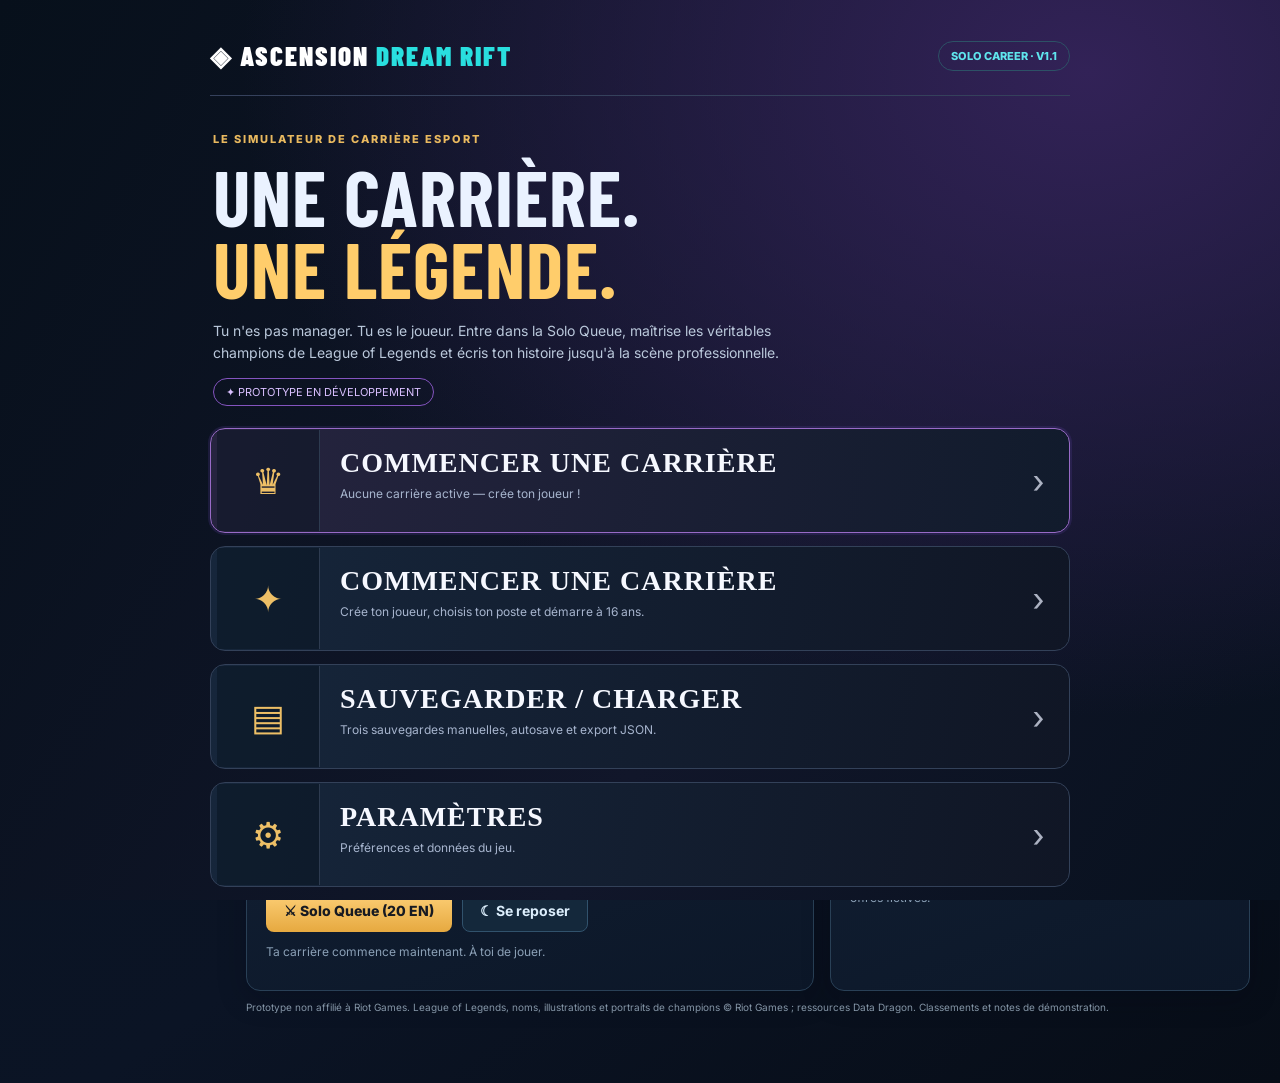
==== commit 1c44abbe: "Implement autosave manual save slots JSON export import and career main menu" ====
--- a/v1.html
+++ b/v1.html
@@ -5,12 +5,32 @@
 .landing{position:fixed;inset:0;overflow:auto;z-index:40;background:radial-gradient(ellipse at 85% 8%,#322257 0%,transparent 55%),linear-gradient(120deg,#07101b,#11162a 60%,#08111e);padding:25px 16px 45px}.landing-body{max-width:860px;margin:auto}.landing-top{display:flex;justify-content:space-between;align-items:center;padding:14px 0 23px;border-bottom:1px solid #35415c;gap:8px}.landing-intro{padding:36px 3px 22px}.landing-intro h2{font-size:clamp(43px,7vw,78px);line-height:.92;margin:15px 0}.landing-intro h2 span{color:#ffcd6b}.landing-intro p{color:#bac8db;max-width:570px;line-height:1.6}.landing-menu{display:grid;gap:13px}.landing-choice{display:flex;align-items:stretch;min-height:105px;text-align:left;width:100%;border-radius:15px;border:1px solid #334159;background:linear-gradient(100deg,#16263b,#101625);color:#f6f8ff;overflow:hidden;transition:border-color .2s}.landing-choice:hover{border-color:#f5c56c}.landing-choice.featured{border-color:#986ac6;background:linear-gradient(100deg,#26243f,#111b2c);box-shadow:0 0 0 2px #6b47b72e}.choice-icon{min-width:103px;background:#06111d71;border-right:1px solid #2d3b50;display:grid;place-items:center;color:#edbf66;font-size:36px}.choice-txt{padding:17px 20px;flex:1;min-width:0}.choice-txt b{display:block;font:800 28px 'Barlow Condensed';letter-spacing:1px}.choice-txt span{display:block;color:#a7b5ce;font-size:12px;margin-top:7px}.choice-arrow{font-size:34px;color:#acb2c2;margin:auto 19px}.landing-foot{text-align:center;color:#74859b;font-size:10px;margin:26px auto}.modal-close{float:right;color:#abc5d7;border:0;background:transparent;font-size:27px}.slot{display:flex;flex-wrap:wrap;gap:9px;align-items:center;justify-content:space-between;background:#0b1b2f;border:1px solid #304962;border-radius:10px;padding:13px;margin:9px 0}.slot-actions{display:flex;gap:6px}.slot-actions button{padding:8px}.save-help{color:#a7bad0;font-size:12px;line-height:1.65}.champ-grid{display:grid;grid-template-columns:repeat(auto-fill,minmax(115px,1fr));gap:10px}.champ-option{background:#0a1929;border:1px solid #2b4056;border-radius:11px;padding:10px 7px;display:flex;flex-direction:column;align-items:center;gap:7px;color:white}.champ-option.selected{border:2px solid #faca65;background:#29283e}.champ-option img{width:82px;height:82px;border-radius:9px;object-fit:cover;background:#22344b}.champ-banner{border-radius:12px;min-height:165px;padding:15px;display:flex;align-items:flex-end;background:linear-gradient(90deg,#071321 10%,#142238a0),var(--champ-splash,none) center 30%/cover;border:1px solid #3d536b;margin:15px 0}.champ-banner strong{font:800 34px 'Barlow Condensed'}.tag-purple{display:inline-block;border:1px solid #8454bf;color:#d9c0ff;border-radius:25px;padding:6px 12px;font-size:11px}@media(max-width:600px){.landing{padding:10px 13px 34px}.landing-choice{min-height:86px}.choice-icon{min-width:68px;font-size:27px}.choice-txt{padding:12px 9px}.choice-txt b{font-size:22px}.choice-txt span{font-size:11px}.choice-arrow{margin:auto 9px}.champ-grid{grid-template-columns:repeat(3,minmax(0,1fr));gap:7px}.champ-option img{width:100%;height:auto;aspect-ratio:1}}</style></head><body><div class="landing" id="landing"><div class="landing-body"><div class="landing-top"><div class="brand">◈ ASCENSION <em>DREAM RIFT</em></div><span class="pill">SOLO CAREER · V1.1</span></div><div class="landing-intro"><div class="eyebrow">LE SIMULATEUR DE CARRIÈRE ESPORT</div><h2>UNE CARRIÈRE.<br><span>UNE LÉGENDE.</span></h2><p>Tu n'es pas manager. Tu es le joueur. Entre dans la Solo Queue, maîtrise les véritables champions de League of Legends et écris ton histoire jusqu'à la scène professionnelle.</p><span class="tag-purple">✦ PROTOTYPE EN DÉVELOPPEMENT</span></div><div class="landing-menu"><button class="landing-choice featured" onclick="continueCareer()"><span class="choice-icon">♛</span><span class="choice-txt"><b id="continue-title">CONTINUER MA CARRIÈRE</b><span id="continue-subtitle">Reprendre ta dernière partie.</span></span><span class="choice-arrow">›</span></button><button class="landing-choice" onclick="newCareerPrompt()"><span class="choice-icon">✦</span><span class="choice-txt"><b>COMMENCER UNE CARRIÈRE</b><span>Crée ton joueur, choisis ton poste et démarre à 16 ans.</span></span><span class="choice-arrow">›</span></button><button class="landing-choice" onclick="showSaves()"><span class="choice-icon">▤</span><span class="choice-txt"><b>SAUVEGARDER / CHARGER</b><span>Trois sauvegardes manuelles, autosave et export JSON.</span></span><span class="choice-arrow">›</span></button><button class="landing-choice" onclick="showSettings()"><span class="choice-icon">⚙</span><span class="choice-txt"><b>PARAMÈTRES</b><span>Préférences et données du jeu.</span></span><span class="choice-arrow">›</span></button></div><div class="landing-foot">ASCENSION DREAM RIFT · FAN GAME NON OFFICIEL · NON AFFILIÉ À RIOT GAMES</div></div></div><div class="app"><aside class="sidebar"><div class="brand">◈ ASCENSION <em>RIFT</em></div><p class="small">Your journey. Your legacy.</p><div style="height:30px"></div><div class="small">Carrière</div><div id="side"></div><hr style="border:0;border-top:1px solid #223247;margin-top:30px"><p class="note">Prototype V1 · Solo Career<br>Non affilié à Riot Games</p></aside><main class="main"><header class="top"><div><div class="eyebrow">MOBA · PRO PLAYER CAREER</div><h1 id="pagetitle">Tableau de bord</h1></div><div><button class="ghost" onclick="showSaves()">▤ Sauver</button> <button class="ghost" onclick="openMenu()">☰ Menu</button> <span class="pill" id="season">SAISON 2026 · S1</span></div></header>
 <section id="home" class="tabcontent active"><div class="hero"><div class="hero-inner"><div class="eyebrow">✦ LE PARCOURS VERS LE SOMMET COMMENCE ICI</div><h2>TON TALENT.<br><span>TA LÉGENDE.</span></h2><p>De jeune espoir à superstar mondiale. Entraîne ton joueur, grimpe en SoloQ, gagne en réputation et décroche un contrat dans la scène professionnelle.</p><div class="actions"><button class="gold" onclick="go('practice')">⚡ COMMENCER L'ENTRAÎNEMENT →</button><button class="ghost" onclick="simulate()">▶ JOUER UN MATCH</button></div></div></div>
 <div class="stats"><div class="card"><div class="small">Ton joueur</div><div class="num" id="n-name">SKYEN</div><div class="note" id="n-role">MID · 16 ANS</div></div><div class="card"><div class="small">Rang Solo Queue</div><div class="num goldtext" id="n-rank">BRONZE IV</div><div class="note" id="n-lp">0 LP</div></div><div class="card"><div class="small">Note générale</div><div class="num cyan" id="n-ovr">43 OVR</div><div class="note">Potentiel en progression</div></div><div class="card"><div class="small">Notoriété</div><div class="num" id="n-fans">120</div><div class="note">Abonnés</div></div></div>
-<div class="grid"><div class="card"><div class="sectiontitle"><h2>◈ TON PARCOURS</h2><span class="tag">CARRIÈRE SOLO</span></div><div class="line"><span>Énergie</span><strong id="energytext"></strong></div><div class="bar"><div class="fill" id="energybar"></div></div><div class="line"><span>Forme / mental</span><strong id="mentaltext"></strong></div><div class="line"><span>Équipe actuelle</span><b id="contract">FREE AGENT</b></div><div class="line"><span>Objectif</span><b class="goldtext">ATTEINDRE CHALLENGER</b></div><div class="actions"><button class="gold" onclick="simulate()">⚔ Solo Queue (20 EN)</button><button class="ghost" onclick="rest()">☾ Se reposer</button></div><p class="note" id="matchmsg">Ta carrière commence maintenant. À toi de jouer.</p></div><div class="card"><div class="sectiontitle"><h2>◈ RIFT FEED</h2><span class="tag">ACTUALITÉS</span></div><div class="line"><div><b>T1 · Faker</b><p class="note">La légende coréenne inspire une nouvelle génération de midlaners.</p></div><span class="small">MONDE</span></div><div class="line"><div><b>LEC · G2 Esports</b><p class="note">Les meilleurs clubs européens sont sur ta liste de rêve.</p></div><span class="small">EUROPE</span></div><div class="line"><div><b>Scouting</b><p class="note">Atteins le rang Platine pour débloquer tes premières offres fictives.</p></div><span class="small">CARRIÈRE</span></div></div></div></section>
+<div class="grid"><div class="card"><div class="sectiontitle"><h2>◈ TON PARCOURS</h2><span class="tag">CARRIÈRE SOLO</span></div><div class="line"><span>Énergie</span><strong id="energytext"></strong></div><div class="bar"><div class="fill" id="energybar"></div></div><div class="line"><span>Forme / mental</span><strong id="mentaltext"></strong></div><div class="line"><span>Équipe actuelle</span><b id="contract">FREE AGENT</b></div><div class="line"><span>Champion joué</span><b id="profile-champ">AHRI</b></div><div class="line"><span>Objectif</span><b class="goldtext">ATTEINDRE CHALLENGER</b></div><div class="actions"><button class="gold" onclick="simulate()">⚔ Solo Queue (20 EN)</button><button class="ghost" onclick="rest()">☾ Se reposer</button></div><p class="note" id="matchmsg">Ta carrière commence maintenant. À toi de jouer.</p></div><div class="card"><div class="sectiontitle"><h2>◈ RIFT FEED</h2><span class="tag">ACTUALITÉS</span></div><div class="line"><div><b>T1 · Faker</b><p class="note">La légende coréenne inspire une nouvelle génération de midlaners.</p></div><span class="small">MONDE</span></div><div class="line"><div><b>LEC · G2 Esports</b><p class="note">Les meilleurs clubs européens sont sur ta liste de rêve.</p></div><span class="small">EUROPE</span></div><div class="line"><div><b>Scouting</b><p class="note">Atteins le rang Platine pour débloquer tes premières offres fictives.</p></div><span class="small">CARRIÈRE</span></div></div></div></section>
 <section id="practice" class="tabcontent"><div class="sectiontitle"><h2>DEVIENS INCONTOURNABLE</h2><span class="pill" id="pracenergy">100 EN</span></div><div class="tabs"><button class="active" onclick="practiceTab('activities',this)">ACTIVITÉS</button><button onclick="practiceTab('attributes',this)">ATTRIBUTS</button><button onclick="practiceTab('champions',this)">CHAMPIONS</button></div><div id="activities" class="training"></div><div id="attributes" style="display:none" class="card"></div><div id="champions" style="display:none" class="card"><h2>CHAMPION POOL</h2><p class="muted">Choisis un véritable champion de League of Legends pour les matchs classés.</p><div id="champ-selected"></div><div class="tabs" id="role-filters"></div><div id="champ-list" class="champ-grid"></div></div></section>
 <section id="standings" class="tabcontent"><div class="sectiontitle"><h2>LE MONDE DE L'ESPORT</h2><span class="pill">ÉQUIPES RÉELLES · CLASSEMENT DÉMO</span></div><div class="tabs"><button class="active" onclick="league('Europe',this)">EUROPE</button><button onclick="league('Korea',this)">CORÉE</button><button onclick="league('China',this)">CHINE</button></div><div class="card"><div class="small">Classement illustratif — pas des résultats officiels</div><div id="ranking"></div></div></section>
 <section id="life" class="tabcontent"><div class="grid"><div class="card"><div class="eyebrow">OFF THE RIFT</div><h2>LA VIE D'UN FUTUR PRO</h2><p class="muted">Gère ta réputation, tes streams et ta fatigue. Tu restes le joueur, jamais le manager.</p><div class="line"><span>Followers</span><b class="cyan" id="life-fans"></b></div><div class="line"><span>Cash</span><b id="life-cash"></b></div><div class="line"><span>Réputation</span><b id="life-rep"></b></div><div class="actions"><button class="gold" onclick="stream()">🎥 LANCER UN STREAM (15 EN)</button><button class="ghost" onclick="rest()">☾ SE REPOSER</button></div></div><div class="card"><h2>◈ CONTRATS PROFESSIONNELS</h2><p class="muted">Tu peux rejoindre une équipe professionnelle lorsque ta réputation et ton rang deviennent suffisants.</p><div class="line"><span>Première offre</span><span class="tag">PLATINE REQUIS</span></div><div class="line"><span>Contrat en cours</span><strong id="life-team">LIBRE</strong></div><p class="note">Les offres sont fictives dans cette première version. Les clubs affichés dans le classement sont réels.</p></div></div></section>
 <section id="stats" class="tabcontent"><div class="stats"><div class="card"><div class="small">Matchs joués</div><div class="num" id="s-games"></div></div><div class="card"><div class="small">Victoires</div><div class="num cyan" id="s-wins"></div></div><div class="card"><div class="small">Winrate</div><div class="num" id="s-wr"></div></div><div class="card"><div class="small">LP</div><div class="num goldtext" id="s-lp"></div></div></div><div class="card"><h2>🏆 TROPHÉES À CONQUÉRIR</h2><div class="training" style="margin-top:15px"><div class="card">◇ PREMIÈRE VICTOIRE<br><span class="note" id="ach1">À débloquer</span></div><div class="card">✦ 10 MATCHS<br><span class="note" id="ach2">À débloquer</span></div><div class="card">♛ CHALLENGER<br><span class="note">À débloquer</span></div></div><h2 style="margin-top:24px">DERNIERS MATCHS</h2><div id="history"></div></div></section>
 <p class="photo-credit">Prototype non affilié à Riot Games. League of Legends, noms, illustrations et portraits de champions © Riot Games ; ressources Data Dragon. Classements et notes de démonstration.</p></main></div><nav class="bottomnav" id="bottom"></nav><div class="toast" id="toast"></div><div class="modal" id="newModal" style="display:none"><div class="card"><div class="eyebrow">NOUVELLE CARRIÈRE</div><h1>CRÉE TA LÉGENDE</h1><p class="muted">Tu incarnes un seul joueur, de 16 ans, en quête d'une place dans l'élite.</p><label>Pseudo<input id="pseudo" class="formfield" value="SkyeN" maxlength="20"></label><label>Poste<select id="role" class="formfield"><option>MID</option><option>TOP</option><option>JUNGLE</option><option>ADC</option><option>SUPPORT</option></select></label><button class="gold" style="width:100%" onclick="createGame()">COMMENCER MA CARRIÈRE →</button></div></div>
 <div class="modal" id="saveModal" style="display:none"><div class="card" style="max-width:650px;max-height:90vh;overflow:auto"><button class="modal-close" onclick="closeModal('saveModal')">×</button><div class="eyebrow">GESTION DE CARRIÈRE</div><h1>SAUVEGARDES</h1><p class="save-help">Sauvegarde automatique dans ce navigateur. Utilise les emplacements manuels pour conserver plusieurs carrières ; l'export JSON permet le transfert sur un autre appareil.</p><div id="auto-save-info" class="slot"></div><div id="save-slots"></div><div class="actions"><button class="ghost" onclick="exportCareer()">⬇ Exporter ma carrière</button><button class="ghost" onclick="document.getElementById('import-json').click()">⬆ Importer une carrière</button></div><input type="file" id="import-json" accept=".json,application/json" style="display:none" onchange="importCareer(this)"></div></div><div class="modal" id="settingsModal" style="display:none"><div class="card"><button class="modal-close" onclick="closeModal('settingsModal')">×</button><div class="eyebrow">PRÉFÉRENCES</div><h1>PARAMÈTRES</h1><div class="line"><span>Langue</span><b>Français</b></div><div class="line"><span>Version</span><b>V1.1 — prototype</b></div><div class="line"><span>Sauvegarde</span><b>Locale + export JSON</b></div><p class="save-help">La suppression des données du navigateur peut effacer les sauvegardes. Exporte ta partie pour la conserver.</p><div class="actions"><button class="ghost" onclick="closeModal('settingsModal');showSaves()">Gérer les sauvegardes</button><button class="ghost" onclick="resetGame()">Réinitialiser</button></div></div></div><script>
-const labels={home:'⌂ Accueil',practice:'⚡ Entraînement',standings:'♛ Classements',life:'◉ Vie du joueur',stats:'▥ Statistiques'},T=['home','practice','standings','life','stats'],N=['BRONZE IV','BRONZE III','BRONZE II','BRONZE I','ARGENT IV','ARGENT III','ARGENT II','ARGENT I','OR IV','OR III','OR II','OR I','PLATINE IV','PLATINE III','PLATINE II','PLATINE I','DIAMANT IV','DIAMANT III','DIAMANT II','DIAMANT I','MASTER','GRANDMASTER','CHALLENGER'];const skills=['Laning','Teamfighting','Positioning','Macro','Objective Control','Vision','Champion Pool','Communication','Shotcalling','Mental'];let p;const initial=()=>({name:'SkyeN',role:'MID',energy:100,mental:75,fans:120,cash:250,rep:1,rank:0,lp:0,games:0,wins:0,skills:Object.fromEntries(skills.map(x=>[x,25+Math.floor(Math.random()*15)])),history:[]});function save(){localStorage.setItem('adr-v1',JSON.stringify(p));render()}function toast(t){let a=document.getElementById('toast');a.textContent=t;a.style.display='block';setTimeout(()=>a.style.display='none',3500)}function go(id){T.forEach(t=>document.getElementById(t).classList.toggle('active',t===id));document.querySelectorAll('[data-tab]').forEach(b=>b.classList.toggle('active',b.dataset.tab===id));document.getElementById('pagetitle').textContent=labels[id].split(' ').slice(1).join(' ');window.scrollTo(0,0);render()}function createGame(){p=initial();p.name=document.getElementById('pseudo').value.trim()||'SkyeN';p.role=document.getElementById('role').value;document.getElementById('newModal').style.display='none';save();toast('Bienvenue dans ta carrière !')}function resetGame(){if(confirm('Recommencer et effacer ta sauvegarde locale ?')){localStorage.removeItem('adr-v1');document.getElementById('newModal').style.display='flex'}}function ovr(){return Math.round(Object.values(p.skills).reduce((a,b)=>a+b,0)/skills.length)}function simulate(){if(p.energy<20)return toast('Énergie insuffisante ! Repose-toi.');p.energy-=20;p.games++;let chance=Math.min(.78,Math.max(.35,.49+(ovr()-36)*.013+(p.mental-60)*.002));let win=Math.random()<chance;if(win){p.wins++;p.lp+=22+Math.floor(Math.random()*7);p.fans+=8+Math.floor(Math.random()*20);p.cash+=40;p.mental=Math.min(100,p.mental+3)}else{p.lp-=13+Math.floor(Math.random()*8);p.mental=Math.max(0,p.mental-7)}while(p.lp>=100&&p.rank<N.length-1){p.lp-=100;p.rank++}while(p.lp<0&&p.rank>0){p.lp+=100;p.rank--}p.lp=Math.max(0,p.lp);p.rep=Math.max(1,Math.round(p.fans/130));p.history.unshift({win,lp:p.lp,rank:N[p.rank],date:p.games});p.history=p.history.slice(0,12);save();toast(win?'VICTOIRE ! +LP et notoriété':'DÉFAITE — Analyse ton prochain match.')}function rest(){p.energy=Math.min(100,p.energy+60);p.mental=Math.min(100,p.mental+12);save();toast('Repos terminé : énergie restaurée.')}function train(i){const tr=training[i];if(p.energy<tr.cost)return toast('Pas assez d’énergie.');p.energy-=tr.cost;p.skills[tr.skill]=Math.min(99,p.skills[tr.skill]+2+Math.floor(Math.random()*3));p.mental=Math.max(0,p.mental-1);save();toast(tr.title+' : attribut amélioré !')}function stream(){if(p.energy<15)return toast('Énergie insuffisante');p.energy-=15;p.fans+=20+Math.floor(Math.random()*60);p.cash+=35;p.rep=Math.round(p.fans/130);save();toast('Stream terminé : ta communauté grandit !')}const training=[{title:'Solo Queue',desc:'Match classé avec progression en LP.',cost:20,icon:'⚔',skill:'Laning',match:true},{title:'VOD REVIEW',desc:'Analyse les rotations et les erreurs.',cost:12,icon:'▣',skill:'Macro'},{title:'LANING DRILLS',desc:'Travaille les duels et ton farming.',cost:15,icon:'◎',skill:'Laning'},{title:'TEAMFIGHTS',desc:'Placement et lecture des combats.',cost:18,icon:'✦',skill:'Teamfighting'},{title:'VISION CONTROL',desc:'Apprends les timings de vision.',cost:12,icon:'◉',skill:'Vision'},{title:'MENTAL COACHING',desc:'Gestion de la pression et du tilt.',cost:12,icon:'◇',skill:'Mental'}];function practiceTab(id,btn){['activities','attributes','champions'].forEach(x=>document.getElementById(x).style.display=x===id?(x==='activities'?'grid':'block'):'none');btn.parentElement.querySelectorAll('button').forEach(b=>b.classList.remove('active'));btn.classList.add('active')}const teamData={Europe:[['G2 Esports',86],['Karmine Corp',84],['Fnatic',83],['Team Vitality',81],['Movistar KOI',80],['Team Heretics',78]],Korea:[['T1',92],['Gen.G',91],['Hanwha Life Esports',89],['Dplus KIA',84],['KT Rolster',83]],China:[['Bilibili Gaming',90],['Top Esports',89],['JD Gaming',87],['Weibo Gaming',84],['Invictus Gaming',82]]};function league(x,b){document.getElementById('ranking').innerHTML=teamData[x].map((t,i)=>'<div class="rankrow"><strong>'+(i+1)+'</strong><b>'+t[0]+'</b><span class="note">OVR démo</span><strong>'+t[1]+'</strong></div>').join('');b.parentElement.querySelectorAll('button').forEach(v=>v.classList.remove('active'));b.classList.add('active')}function render(){if(!p)return;const set=(id,v)=>document.getElementById(id).textContent=v;set('n-name',p.name);set('n-role',p.role+' · 16 ANS');set('n-rank',N[p.rank]);set('n-lp',p.lp+' LP');set('n-ovr',ovr()+' OVR');set('n-fans',p.fans.toLocaleString('fr-FR'));set('energytext',p.energy+' / 100');document.getElementById('energybar').style.width=p.energy+'%';set('mentaltext',p.mental+' / 100');set('pracenergy',p.energy+' EN');set('life-fans',p.fans.toLocaleString('fr-FR'));set('life-cash',p.cash+' €');set('life-rep',p.rep);set('s-games',p.games);set('s-wins',p.wins);set('s-wr',p.games?Math.round(p.wins/p.games*100)+'%':'—');set('s-lp',p.lp);set('ach1',p.wins?'DÉBLOQUÉ':'À débloquer');set('ach2',p.games>=10?'DÉBLOQUÉ':'À débloquer');set('matchmsg',p.history.length?(p.history[0].win?'Dernier match : victoire':'Dernier match : défaite')+' · '+p.history[0].rank+' · '+p.lp+' LP':'Ta carrière commence maintenant. À toi de jouer.');document.getElementById('history').innerHTML=p.history.map(m=>'<div class="line"><b style="color:'+(m.win?'#49e0a5':'#fe8194')+'">'+(m.win?'VICTOIRE':'DÉFAITE')+'</b><span>'+m.rank+'</span><span>'+m.lp+' LP</span></div>').join('')||'<p class="muted">Aucun match pour le moment.</p>';document.getElementById('attributes').innerHTML='<h2>ATTRIBUTS DE TON JOUEUR</h2><p class="muted">Chaque entraînement développe une capacité précise.</p>'+skills.map(k=>'<div style="margin:15px 0"><div class="line"><span>'+k+'</span><b>'+p.skills[k]+'</b></div><div class="bar"><div class="fill goldfill" style="width:'+p.skills[k]+'%"></div></div></div>').join('')}const links=T.map(id=>'<button data-tab="'+id+'" class="sidelink '+(id==='home'?'active':'')+'" onclick="go(\''+id+'\')">'+labels[id]+'</button>').join('');document.getElementById('side').innerHTML=links;document.getElementById('bottom').innerHTML=T.map(id=>'<button data-tab="'+id+'" class="'+(id==='home'?'active':'')+'" onclick="go(\''+id+'\')">'+labels[id]+'</button>').join('');document.getElementById('activities').innerHTML=training.map((t,i)=>'<div class="card traincard"><div style="font-size:30px;color:#f6c566">'+t.icon+'</div><h3>'+t.title+'</h3><p>'+t.desc+'</p><button class="ghost" onclick="'+(t.match?'simulate()':'train('+i+')')+'">'+t.cost+' EN · '+(t.match?'JOUER':'S’ENTRAÎNER')+'</button></div>').join('');league('Europe',document.querySelector('#standings .tabs button'));try{p=JSON.parse(localStorage.getItem('adr-v1'))}catch{}if(!p){document.getElementById('newModal').style.display='flex'}else{for(const s of skills)if(typeof p.skills?.[s]!=='number')p.skills[s]=30;render()}
+
+/* Career save / load */
+const SLOT_KEY='adr-v1-manual-saves';
+function closeModal(id){document.getElementById(id).style.display='none'}
+function escapeHTML(x){return String(x??'').replace(/[&<>"']/g,c=>({'&':'&amp;','<':'&lt;','>':'&gt;','"':'&quot;',"'":'&#39;'}[c]))}
+function getSlots(){try{let a=JSON.parse(localStorage.getItem(SLOT_KEY));return Array.isArray(a)?a.slice(0,3):[]}catch{return []}}
+function normalizeCareer(o){if(!o||typeof o!=='object'||typeof o.name!=='string'||typeof o.skills!=='object'||o.skills===null||!Number.isFinite(Number(o.games)))throw Error('Fichier de sauvegarde invalide');const base=initial();const x={...base,...o,skills:{...base.skills},mastery:{}};x.name=o.name.slice(0,20).trim()||'Joueur';x.role=['TOP','MID','JUNGLE','ADC','SUPPORT'].includes(o.role)?o.role:'MID';for(const k of skills){const n=Number(o.skills[k]);if(Number.isFinite(n))x.skills[k]=Math.min(99,Math.max(1,Math.round(n)))}x.energy=Math.min(100,Math.max(0,Number(o.energy)||0));x.mental=Math.min(100,Math.max(0,Number(o.mental)||0));x.rank=Math.min(N.length-1,Math.max(0,Math.round(Number(o.rank)||0)));x.lp=Math.min(99,Math.max(0,Math.round(Number(o.lp)||0)));x.games=Math.min(100000,Math.max(0,Math.round(Number(o.games)||0)));x.wins=Math.min(x.games,Math.max(0,Math.round(Number(o.wins)||0)));x.fans=Math.max(0,Math.round(Number(o.fans)||0));x.cash=Math.max(0,Math.round(Number(o.cash)||0));x.rep=Math.max(0,Math.round(Number(o.rep)||0));x.history=Array.isArray(o.history)?o.history.slice(0,12).map(m=>({win:!!m.win,lp:Math.max(0,Math.min(99,Number(m.lp)||0)),rank:N.includes(m.rank)?m.rank:N[x.rank],date:Math.max(0,Number(m.date)||0)})):[];if(o.mastery&&typeof o.mastery==='object'){for(const [k,v] of Object.entries(o.mastery)){if(/^[A-Za-z0-9]{2,20}$/.test(k)&&Number.isFinite(Number(v)))x.mastery[k]=Math.max(0,Math.min(100,Number(v)))}}x.championId=/^[A-Za-z0-9]{2,20}$/.test(o.championId||'')?o.championId:({MID:'Ahri',TOP:'Aatrox',JUNGLE:'LeeSin',ADC:'Jinx',SUPPORT:'Thresh'}[x.role]);return x}
+function openMenu(){closeModal('saveModal');closeModal('settingsModal');document.getElementById('landing').style.display='block';updateMenu();window.scrollTo(0,0)}
+function updateMenu(){const a=document.getElementById('continue-title'),b=document.getElementById('continue-subtitle');if(!a||!b)return;a.textContent=p?'REPRENDRE : '+p.name.toUpperCase():'COMMENCER UNE CARRIÈRE';b.textContent=p?'Poste '+p.role+' · '+N[p.rank]+' · '+p.lp+' LP · '+p.games+' matchs':'Aucune carrière active — crée ton joueur !'}
+function continueCareer(){if(!p)return newCareerPrompt();document.getElementById('landing').style.display='none';closeModal('saveModal');go('home')}
+function newCareerPrompt(){if(p&&!confirm('Créer une nouvelle carrière écrasera ta sauvegarde automatique actuelle. Sauvegarde-la d’abord dans un emplacement manuel si tu veux la conserver. Continuer ?'))return;document.getElementById('newModal').style.display='flex'}
+function showSaves(){renderSaves();document.getElementById('saveModal').style.display='flex'}
+function showSettings(){document.getElementById('settingsModal').style.display='flex'}
+function renderSaves(){const auto=document.getElementById('auto-save-info');auto.innerHTML='<div><strong>⟳ Sauvegarde automatique</strong><p class="note">'+(p?escapeHTML(p.name)+' · '+escapeHTML(N[p.rank])+' · '+p.lp+' LP':'Aucune carrière active')+'</p></div>'+(p?'<button class="ghost" onclick="continueCareer()">Reprendre</button>':'');const a=getSlots();document.getElementById('save-slots').innerHTML=[0,1,2].map(i=>{let slot=a[i];return '<div class="slot"><div><strong>Emplacement '+(i+1)+'</strong><p class="note">'+(slot&&slot.career?escapeHTML(slot.career.name)+' · '+escapeHTML(slot.career.role)+' · '+escapeHTML(N[slot.career.rank]||'')+' · '+escapeHTML(slot.time||''):'Emplacement libre')+'</p></div><div class="slot-actions">'+(p?'<button class="gold" onclick="saveSlot('+i+')">Sauver</button>':'')+(slot&&slot.career?'<button class="ghost" onclick="loadSlot('+i+')">Charger</button><button class="ghost" onclick="deleteSlot('+i+')">✕</button>':'')+'</div></div>'}).join('')}
+function saveSlot(i){if(!p)return toast('Crée une carrière avant de sauvegarder.');let a=getSlots();if(a[i]&&!confirm('Écraser la sauvegarde de cet emplacement ?'))return;a[i]={career:JSON.parse(JSON.stringify(p)),time:new Date().toLocaleString('fr-FR')};localStorage.setItem(SLOT_KEY,JSON.stringify(a));renderSaves();toast('Carrière enregistrée dans l’emplacement '+(i+1))}
+function loadSlot(i){const slot=getSlots()[i];if(!slot?.career)return;if(p&&!confirm('Charger cette sauvegarde remplacera ta partie active (autosave). Continuer ?'))return;try{p=normalizeCareer(slot.career);save();closeModal('saveModal');document.getElementById('landing').style.display='none';go('home');toast('Carrière chargée.')}catch{toast('Sauvegarde corrompue.')}}
+function deleteSlot(i){if(!confirm('Supprimer définitivement cet emplacement ?'))return;let a=getSlots();a[i]=null;localStorage.setItem(SLOT_KEY,JSON.stringify(a));renderSaves();toast('Emplacement supprimé.')}
+function exportCareer(){if(!p)return toast('Crée ou charge une carrière avant l’export.');const file=new Blob([JSON.stringify({game:'Ascension Dream Rift',version:1,career:p},null,2)],{type:'application/json'});const url=URL.createObjectURL(file);const link=document.createElement('a');link.href=url;link.download='ascension-dream-rift-'+p.name.replace(/[^A-Za-z0-9_-]/g,'_')+'.json';document.body.appendChild(link);link.click();link.remove();setTimeout(()=>URL.revokeObjectURL(url),1000);toast('Fichier de carrière exporté.')}
+async function importCareer(input){const file=input.files?.[0];if(!file)return;if(file.size>1000000){toast('Fichier trop volumineux.');input.value='';return}try{const obj=JSON.parse(await file.text());const imported=normalizeCareer(obj.career||obj);if(p&&!confirm('Importer remplacera la carrière active. Continuer ?'))return;p=imported;save();closeModal('saveModal');document.getElementById('landing').style.display='none';go('home');toast('Carrière importée !')}catch(e){toast('Impossible de charger le fichier JSON.')}finally{input.value=''}}
+
+const labels={home:'⌂ Accueil',practice:'⚡ Entraînement',standings:'♛ Classements',life:'◉ Vie du joueur',stats:'▥ Statistiques'},T=['home','practice','standings','life','stats'],N=['BRONZE IV','BRONZE III','BRONZE II','BRONZE I','ARGENT IV','ARGENT III','ARGENT II','ARGENT I','OR IV','OR III','OR II','OR I','PLATINE IV','PLATINE III','PLATINE II','PLATINE I','DIAMANT IV','DIAMANT III','DIAMANT II','DIAMANT I','MASTER','GRANDMASTER','CHALLENGER'];const skills=['Laning','Teamfighting','Positioning','Macro','Objective Control','Vision','Champion Pool','Communication','Shotcalling','Mental'];let p;const initial=()=>({name:'SkyeN',role:'MID',energy:100,mental:75,fans:120,cash:250,rep:1,rank:0,lp:0,games:0,wins:0,skills:Object.fromEntries(skills.map(x=>[x,25+Math.floor(Math.random()*15)])),history:[],championId:'Ahri',mastery:{}});function save(){localStorage.setItem('adr-v1',JSON.stringify(p));render();updateMenu()}function toast(t){let a=document.getElementById('toast');a.textContent=t;a.style.display='block';setTimeout(()=>a.style.display='none',3500)}function go(id){T.forEach(t=>document.getElementById(t).classList.toggle('active',t===id));document.querySelectorAll('[data-tab]').forEach(b=>b.classList.toggle('active',b.dataset.tab===id));document.getElementById('pagetitle').textContent=labels[id].split(' ').slice(1).join(' ');window.scrollTo(0,0);render()}function createGame(){p=initial();p.name=document.getElementById('pseudo').value.trim()||'SkyeN';p.role=document.getElementById('role').value;p.championId=({MID:'Ahri',TOP:'Aatrox',JUNGLE:'LeeSin',ADC:'Jinx',SUPPORT:'Thresh'}[p.role]);document.getElementById('newModal').style.display='none';document.getElementById('landing').style.display='none';save();go('home');toast('Bienvenue dans ta carrière !')}function resetGame(){if(confirm('Effacer uniquement la carrière active ? Tes sauvegardes manuelles resteront disponibles.')){p=null;localStorage.removeItem('adr-v1');closeModal('settingsModal');openMenu();toast('Carrière active effacée.')}}function ovr(){return Math.round(Object.values(p.skills).reduce((a,b)=>a+b,0)/skills.length)}function simulate(){if(p.energy<20)return toast('Énergie insuffisante ! Repose-toi.');p.energy-=20;p.games++;p.mastery??={};p.mastery[p.championId]=(p.mastery[p.championId]||0)+2;let chance=Math.min(.78,Math.max(.35,.49+(ovr()-36)*.013+(p.mental-60)*.002+Math.min(.04,(p.mastery[p.championId]||0)*.0006)));let win=Math.random()<chance;if(win){p.wins++;p.lp+=22+Math.floor(Math.random()*7);p.fans+=8+Math.floor(Math.random()*20);p.cash+=40;p.mental=Math.min(100,p.mental+3)}else{p.lp-=13+Math.floor(Math.random()*8);p.mental=Math.max(0,p.mental-7)}while(p.lp>=100&&p.rank<N.length-1){p.lp-=100;p.rank++}while(p.lp<0&&p.rank>0){p.lp+=100;p.rank--}p.lp=Math.max(0,p.lp);p.rep=Math.max(1,Math.round(p.fans/130));p.history.unshift({win,lp:p.lp,rank:N[p.rank],date:p.games});p.history=p.history.slice(0,12);save();toast(win?'VICTOIRE ! +LP et notoriété':'DÉFAITE — Analyse ton prochain match.')}function rest(){p.energy=Math.min(100,p.energy+60);p.mental=Math.min(100,p.mental+12);save();toast('Repos terminé : énergie restaurée.')}function train(i){const tr=training[i];if(p.energy<tr.cost)return toast('Pas assez d’énergie.');p.energy-=tr.cost;p.skills[tr.skill]=Math.min(99,p.skills[tr.skill]+2+Math.floor(Math.random()*3));p.mental=Math.max(0,p.mental-1);save();toast(tr.title+' : attribut amélioré !')}function stream(){if(p.energy<15)return toast('Énergie insuffisante');p.energy-=15;p.fans+=20+Math.floor(Math.random()*60);p.cash+=35;p.rep=Math.round(p.fans/130);save();toast('Stream terminé : ta communauté grandit !')}const training=[{title:'Solo Queue',desc:'Match classé avec progression en LP.',cost:20,icon:'⚔',skill:'Laning',match:true},{title:'VOD REVIEW',desc:'Analyse les rotations et les erreurs.',cost:12,icon:'▣',skill:'Macro'},{title:'LANING DRILLS',desc:'Travaille les duels et ton farming.',cost:15,icon:'◎',skill:'Laning'},{title:'TEAMFIGHTS',desc:'Placement et lecture des combats.',cost:18,icon:'✦',skill:'Teamfighting'},{title:'VISION CONTROL',desc:'Apprends les timings de vision.',cost:12,icon:'◉',skill:'Vision'},{title:'MENTAL COACHING',desc:'Gestion de la pression et du tilt.',cost:12,icon:'◇',skill:'Mental'}];function practiceTab(id,btn){['activities','attributes','champions'].forEach(x=>document.getElementById(x).style.display=x===id?(x==='activities'?'grid':'block'):'none');btn.parentElement.querySelectorAll('button').forEach(b=>b.classList.remove('active'));btn.classList.add('active')}const teamData={Europe:[['G2 Esports',86],['Karmine Corp',84],['Fnatic',83],['Team Vitality',81],['Movistar KOI',80],['Team Heretics',78]],Korea:[['T1',92],['Gen.G',91],['Hanwha Life Esports',89],['Dplus KIA',84],['KT Rolster',83]],China:[['Bilibili Gaming',90],['Top Esports',89],['JD Gaming',87],['Weibo Gaming',84],['Invictus Gaming',82]]};function league(x,b){document.getElementById('ranking').innerHTML=teamData[x].map((t,i)=>'<div class="rankrow"><strong>'+(i+1)+'</strong><b>'+t[0]+'</b><span class="note">OVR démo</span><strong>'+t[1]+'</strong></div>').join('');b.parentElement.querySelectorAll('button').forEach(v=>v.classList.remove('active'));b.classList.add('active')}function render(){if(!p)return;const set=(id,v)=>document.getElementById(id).textContent=v;set('n-name',p.name);set('profile-champ',champName(p.championId));set('n-role',p.role+' · 16 ANS');set('n-rank',N[p.rank]);set('n-lp',p.lp+' LP');set('n-ovr',ovr()+' OVR');set('n-fans',p.fans.toLocaleString('fr-FR'));set('energytext',p.energy+' / 100');document.getElementById('energybar').style.width=p.energy+'%';set('mentaltext',p.mental+' / 100');set('pracenergy',p.energy+' EN');set('life-fans',p.fans.toLocaleString('fr-FR'));set('life-cash',p.cash+' €');set('life-rep',p.rep);set('s-games',p.games);set('s-wins',p.wins);set('s-wr',p.games?Math.round(p.wins/p.games*100)+'%':'—');set('s-lp',p.lp);set('ach1',p.wins?'DÉBLOQUÉ':'À débloquer');set('ach2',p.games>=10?'DÉBLOQUÉ':'À débloquer');set('matchmsg',p.history.length?(p.history[0].win?'Dernier match : victoire':'Dernier match : défaite')+' · '+p.history[0].rank+' · '+p.lp+' LP':'Ta carrière commence maintenant. À toi de jouer.');document.getElementById('history').innerHTML=p.history.map(m=>'<div class="line"><b style="color:'+(m.win?'#49e0a5':'#fe8194')+'">'+(m.win?'VICTOIRE':'DÉFAITE')+'</b><span>'+m.rank+'</span><span>'+m.lp+' LP</span></div>').join('')||'<p class="muted">Aucun match pour le moment.</p>';document.getElementById('attributes').innerHTML='<h2>ATTRIBUTS DE TON JOUEUR</h2><p class="muted">Chaque entraînement développe une capacité précise.</p>'+skills.map(k=>'<div style="margin:15px 0"><div class="line"><span>'+k+'</span><b>'+p.skills[k]+'</b></div><div class="bar"><div class="fill goldfill" style="width:'+p.skills[k]+'%"></div></div></div>').join('')}const links=T.map(id=>'<button data-tab="'+id+'" class="sidelink '+(id==='home'?'active':'')+'" onclick="go(\''+id+'\')">'+labels[id]+'</button>').join('');document.getElementById('side').innerHTML=links;document.getElementById('bottom').innerHTML=T.map(id=>'<button data-tab="'+id+'" class="'+(id==='home'?'active':'')+'" onclick="go(\''+id+'\')">'+labels[id]+'</button>').join('');document.getElementById('activities').innerHTML=training.map((t,i)=>'<div class="card traincard"><div style="font-size:30px;color:#f6c566">'+t.icon+'</div><h3>'+t.title+'</h3><p>'+t.desc+'</p><button class="ghost" onclick="'+(t.match?'simulate()':'train('+i+')')+'">'+t.cost+' EN · '+(t.match?'JOUER':'S’ENTRAÎNER')+'</button></div>').join('');league('Europe',document.querySelector('#standings .tabs button'));try{let saved=JSON.parse(localStorage.getItem('adr-v1'));if(saved)p=normalizeCareer(saved)}catch{}if(p)render();updateMenu();loadChampions()
 </script></body></html>
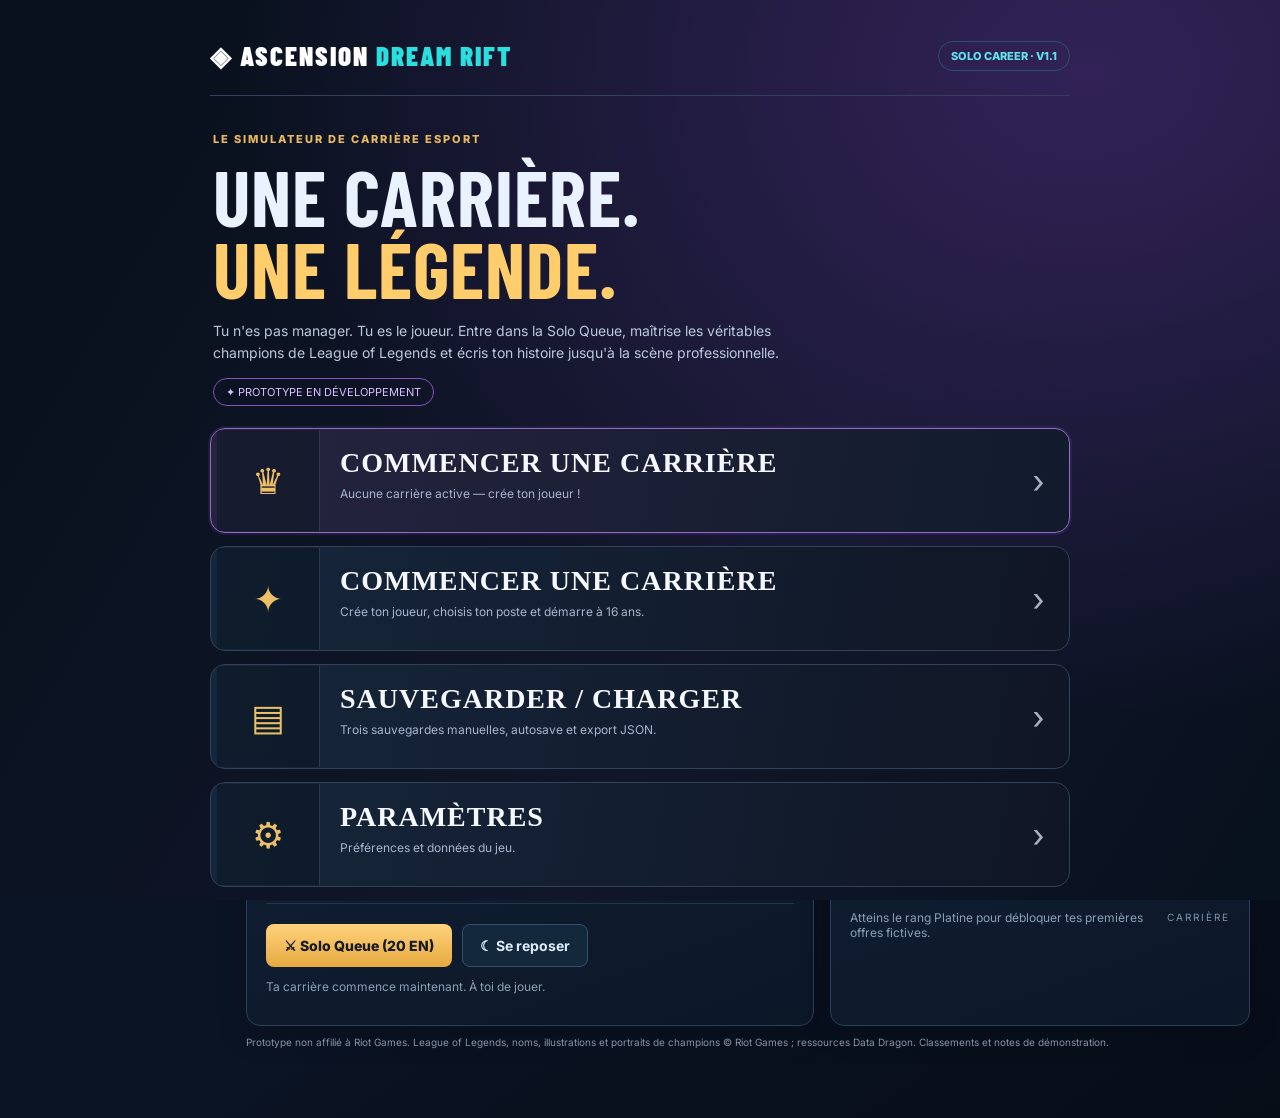
==== commit e4b2f7e4: "V1.2 design: player avatar creator and animated ranked promotion modal" ====
--- a/v1.html
+++ b/v1.html
@@ -2,23 +2,56 @@
 @import url('https://fonts.googleapis.com/css2?family=Barlow+Condensed:wght@500;600;700;800;900&family=Inter:wght@400;500;600;700;800&display=swap');
 :root{font-family:Inter,Arial,sans-serif;color:#eaf2ff;background:#080f1b;font-size:14px}*{box-sizing:border-box}body{margin:0;background:linear-gradient(145deg,#081320,#0b1425 58%,#070d17);min-height:100vh}button,input,select{font:inherit}button{cursor:pointer}button:disabled{opacity:.5;cursor:not-allowed} .app{display:flex;min-height:100vh}.sidebar{width:216px;min-width:216px;border-right:1px solid #223247;background:#091521;padding:27px 16px;position:sticky;top:0;height:100vh}.brand{font:900 27px 'Barlow Condensed',sans-serif;letter-spacing:2px;color:white}.brand em{font-style:normal;color:#29dfdf}.small{font-size:10px;letter-spacing:2px;color:#7d95ad;text-transform:uppercase}.sidelink{border:1px solid transparent;background:none;width:100%;text-align:left;color:#8ea2b9;padding:13px;border-radius:9px;margin:4px 0}.sidelink:hover,.sidelink.active{background:#12263a;border-color:#28506c;color:#ffca65}.main{flex:1;min-width:0;padding:22px 30px 60px;max-width:1600px;margin:auto}.top{display:flex;align-items:center;justify-content:space-between;gap:15px;margin-bottom:22px}.eyebrow{color:#e9b95f;letter-spacing:2px;font-size:11px;font-weight:800;text-transform:uppercase}h1,h2,h3{font-family:'Barlow Condensed',sans-serif;letter-spacing:1px;margin:0}h1{font-size:35px;text-transform:uppercase}h2{font-size:25px}h3{font-size:19px}.muted{color:#8ba0b6}.pill{display:inline-block;border:1px solid #2d5166;border-radius:30px;color:#5fe5ed;padding:7px 12px;font-size:11px;font-weight:800}.card{background:linear-gradient(160deg,#132237,#0c1728);border:1px solid #294056;border-radius:14px;padding:19px;box-shadow:0 8px 28px #02081340}.hero{min-height:345px;border:1px solid #34506b;border-radius:17px;overflow:hidden;position:relative;background:linear-gradient(90deg,#0a1525 0%,#0c1829 42%,#101d34a0 76%),url('https://images.unsplash.com/photo-1542751371-adc38448a05e?w=1400&q=80') center/cover;display:flex;align-items:center;padding:35px;margin-bottom:17px}.hero:after{content:'';position:absolute;inset:0;background:linear-gradient(90deg,#081321f0,#08132199 65%,transparent);pointer-events:none}.hero-inner{position:relative;z-index:1;max-width:550px}.hero h2{font-size:59px;line-height:.94;margin:12px 0}.hero h2 span{color:#fac45d}.hero p{line-height:1.7;color:#b7c9dd;max-width:480px}.gold{background:linear-gradient(#ffd37c,#e6a940);color:#171a22;font-weight:800;border:none;border-radius:8px;padding:13px 18px}.ghost{background:#14283b;color:#dceefc;border:1px solid #31526c;border-radius:8px;padding:12px 17px;font-weight:700}.actions{display:flex;gap:10px;flex-wrap:wrap;margin-top:20px}.stats{display:grid;grid-template-columns:repeat(4,1fr);gap:12px;margin:15px 0}.num{font-size:27px;font-weight:800;color:#fff;margin-top:7px}.cyan{color:#36dfeb}.goldtext{color:#f8c665}.grid{display:grid;grid-template-columns:1.35fr 1fr;gap:16px}.sectiontitle{display:flex;justify-content:space-between;align-items:center;margin-bottom:15px}.bar{height:7px;border-radius:50px;background:#25344a;overflow:hidden}.fill{height:100%;background:linear-gradient(90deg,#14b3ca,#47f0f7);border-radius:40px}.goldfill{background:linear-gradient(90deg,#d39134,#ffd177)}.line{padding:11px 0;border-bottom:1px solid #23364b;display:flex;justify-content:space-between;gap:12px;align-items:center}.line:last-child{border-bottom:0}.tag{font-size:10px;background:#133b47;color:#4eebee;padding:5px 8px;border-radius:6px}.note{font-size:12px;color:#8ba0b6}.tabs{display:flex;flex-wrap:wrap;gap:8px;margin:12px 0 18px}.tabs button{background:#15273b;border:1px solid #2d4054;border-radius:8px;color:#b6c6d9;padding:9px 14px}.tabs button.active{background:#ffd06b;color:#18202c;border-color:#ffd06b}.training{display:grid;grid-template-columns:repeat(3,minmax(0,1fr));gap:13px}.traincard{padding:17px}.traincard h3{margin:10px 0}.traincard p{font-size:12px;min-height:36px;color:#94acc1}.rankrow{display:grid;grid-template-columns:35px 1fr 100px 75px;align-items:center;gap:10px;padding:13px;border-bottom:1px solid #23374c}.rankrow.me{background:#1b3b48}.rankrow strong{color:#ffd16b}.tabcontent{display:none}.tabcontent.active{display:block}.player{display:flex;gap:13px;align-items:center}.portrait{width:56px;height:60px;object-fit:cover;border-radius:8px;border:1px solid #416079}.search{padding:11px 13px;border:1px solid #2c4861;background:#0a1523;border-radius:8px;color:white;min-width:180px}.select{padding:11px;border:1px solid #2c4861;background:#0a1523;border-radius:8px;color:white}.modal{position:fixed;inset:0;background:#02060be8;z-index:50;display:flex;align-items:center;justify-content:center;padding:20px}.modal .card{width:100%;max-width:450px}.formfield{display:block;width:100%;margin:9px 0 14px;padding:12px;background:#0a1423;color:#fff;border:1px solid #385168;border-radius:8px}.bottomnav{display:none}.toast{position:fixed;bottom:25px;right:25px;padding:14px 20px;border-radius:9px;background:#164856;border:1px solid #3ab5bb;color:white;z-index:90;display:none}.photo-credit{font-size:10px;color:#8495a6;margin-top:10px}
 @media(max-width:900px){.sidebar{display:none}.main{padding:15px 14px 90px}.hero{padding:25px;min-height:320px}.hero h2{font-size:45px}.stats{grid-template-columns:repeat(2,1fr)}.grid{grid-template-columns:1fr}.training{grid-template-columns:repeat(2,minmax(0,1fr))}.bottomnav{display:flex;position:fixed;bottom:0;left:0;right:0;background:#0b1829;border-top:1px solid #2d465d;z-index:20;justify-content:space-around;padding:9px 2px env(safe-area-inset-bottom)}.bottomnav button{border:0;background:none;color:#a0b3c9;font-size:10px;padding:7px}.bottomnav button.active{color:#ffcb62}.top h1{font-size:27px}}@media(max-width:420px){.training{grid-template-columns:1fr}.hero h2{font-size:39px}.rankrow{grid-template-columns:22px 1fr 62px 45px;font-size:11px}.stats{gap:8px}.card{padding:14px}}
-.landing{position:fixed;inset:0;overflow:auto;z-index:40;background:radial-gradient(ellipse at 85% 8%,#322257 0%,transparent 55%),linear-gradient(120deg,#07101b,#11162a 60%,#08111e);padding:25px 16px 45px}.landing-body{max-width:860px;margin:auto}.landing-top{display:flex;justify-content:space-between;align-items:center;padding:14px 0 23px;border-bottom:1px solid #35415c;gap:8px}.landing-intro{padding:36px 3px 22px}.landing-intro h2{font-size:clamp(43px,7vw,78px);line-height:.92;margin:15px 0}.landing-intro h2 span{color:#ffcd6b}.landing-intro p{color:#bac8db;max-width:570px;line-height:1.6}.landing-menu{display:grid;gap:13px}.landing-choice{display:flex;align-items:stretch;min-height:105px;text-align:left;width:100%;border-radius:15px;border:1px solid #334159;background:linear-gradient(100deg,#16263b,#101625);color:#f6f8ff;overflow:hidden;transition:border-color .2s}.landing-choice:hover{border-color:#f5c56c}.landing-choice.featured{border-color:#986ac6;background:linear-gradient(100deg,#26243f,#111b2c);box-shadow:0 0 0 2px #6b47b72e}.choice-icon{min-width:103px;background:#06111d71;border-right:1px solid #2d3b50;display:grid;place-items:center;color:#edbf66;font-size:36px}.choice-txt{padding:17px 20px;flex:1;min-width:0}.choice-txt b{display:block;font:800 28px 'Barlow Condensed';letter-spacing:1px}.choice-txt span{display:block;color:#a7b5ce;font-size:12px;margin-top:7px}.choice-arrow{font-size:34px;color:#acb2c2;margin:auto 19px}.landing-foot{text-align:center;color:#74859b;font-size:10px;margin:26px auto}.modal-close{float:right;color:#abc5d7;border:0;background:transparent;font-size:27px}.slot{display:flex;flex-wrap:wrap;gap:9px;align-items:center;justify-content:space-between;background:#0b1b2f;border:1px solid #304962;border-radius:10px;padding:13px;margin:9px 0}.slot-actions{display:flex;gap:6px}.slot-actions button{padding:8px}.save-help{color:#a7bad0;font-size:12px;line-height:1.65}.champ-grid{display:grid;grid-template-columns:repeat(auto-fill,minmax(115px,1fr));gap:10px}.champ-option{background:#0a1929;border:1px solid #2b4056;border-radius:11px;padding:10px 7px;display:flex;flex-direction:column;align-items:center;gap:7px;color:white}.champ-option.selected{border:2px solid #faca65;background:#29283e}.champ-option img{width:82px;height:82px;border-radius:9px;object-fit:cover;background:#22344b}.champ-banner{border-radius:12px;min-height:165px;padding:15px;display:flex;align-items:flex-end;background:linear-gradient(90deg,#071321 10%,#142238a0),var(--champ-splash,none) center 30%/cover;border:1px solid #3d536b;margin:15px 0}.champ-banner strong{font:800 34px 'Barlow Condensed'}.tag-purple{display:inline-block;border:1px solid #8454bf;color:#d9c0ff;border-radius:25px;padding:6px 12px;font-size:11px}@media(max-width:600px){.landing{padding:10px 13px 34px}.landing-choice{min-height:86px}.choice-icon{min-width:68px;font-size:27px}.choice-txt{padding:12px 9px}.choice-txt b{font-size:22px}.choice-txt span{font-size:11px}.choice-arrow{margin:auto 9px}.champ-grid{grid-template-columns:repeat(3,minmax(0,1fr));gap:7px}.champ-option img{width:100%;height:auto;aspect-ratio:1}}</style></head><body><div class="landing" id="landing"><div class="landing-body"><div class="landing-top"><div class="brand">◈ ASCENSION <em>DREAM RIFT</em></div><span class="pill">SOLO CAREER · V1.1</span></div><div class="landing-intro"><div class="eyebrow">LE SIMULATEUR DE CARRIÈRE ESPORT</div><h2>UNE CARRIÈRE.<br><span>UNE LÉGENDE.</span></h2><p>Tu n'es pas manager. Tu es le joueur. Entre dans la Solo Queue, maîtrise les véritables champions de League of Legends et écris ton histoire jusqu'à la scène professionnelle.</p><span class="tag-purple">✦ PROTOTYPE EN DÉVELOPPEMENT</span></div><div class="landing-menu"><button class="landing-choice featured" onclick="continueCareer()"><span class="choice-icon">♛</span><span class="choice-txt"><b id="continue-title">CONTINUER MA CARRIÈRE</b><span id="continue-subtitle">Reprendre ta dernière partie.</span></span><span class="choice-arrow">›</span></button><button class="landing-choice" onclick="newCareerPrompt()"><span class="choice-icon">✦</span><span class="choice-txt"><b>COMMENCER UNE CARRIÈRE</b><span>Crée ton joueur, choisis ton poste et démarre à 16 ans.</span></span><span class="choice-arrow">›</span></button><button class="landing-choice" onclick="showSaves()"><span class="choice-icon">▤</span><span class="choice-txt"><b>SAUVEGARDER / CHARGER</b><span>Trois sauvegardes manuelles, autosave et export JSON.</span></span><span class="choice-arrow">›</span></button><button class="landing-choice" onclick="showSettings()"><span class="choice-icon">⚙</span><span class="choice-txt"><b>PARAMÈTRES</b><span>Préférences et données du jeu.</span></span><span class="choice-arrow">›</span></button></div><div class="landing-foot">ASCENSION DREAM RIFT · FAN GAME NON OFFICIEL · NON AFFILIÉ À RIOT GAMES</div></div></div><div class="app"><aside class="sidebar"><div class="brand">◈ ASCENSION <em>RIFT</em></div><p class="small">Your journey. Your legacy.</p><div style="height:30px"></div><div class="small">Carrière</div><div id="side"></div><hr style="border:0;border-top:1px solid #223247;margin-top:30px"><p class="note">Prototype V1 · Solo Career<br>Non affilié à Riot Games</p></aside><main class="main"><header class="top"><div><div class="eyebrow">MOBA · PRO PLAYER CAREER</div><h1 id="pagetitle">Tableau de bord</h1></div><div><button class="ghost" onclick="showSaves()">▤ Sauver</button> <button class="ghost" onclick="openMenu()">☰ Menu</button> <span class="pill" id="season">SAISON 2026 · S1</span></div></header>
+.landing{position:fixed;inset:0;overflow:auto;z-index:40;background:radial-gradient(ellipse at 85% 8%,#322257 0%,transparent 55%),linear-gradient(120deg,#07101b,#11162a 60%,#08111e);padding:25px 16px 45px}.landing-body{max-width:860px;margin:auto}.landing-top{display:flex;justify-content:space-between;align-items:center;padding:14px 0 23px;border-bottom:1px solid #35415c;gap:8px}.landing-intro{padding:36px 3px 22px}.landing-intro h2{font-size:clamp(43px,7vw,78px);line-height:.92;margin:15px 0}.landing-intro h2 span{color:#ffcd6b}.landing-intro p{color:#bac8db;max-width:570px;line-height:1.6}.landing-menu{display:grid;gap:13px}.landing-choice{display:flex;align-items:stretch;min-height:105px;text-align:left;width:100%;border-radius:15px;border:1px solid #334159;background:linear-gradient(100deg,#16263b,#101625);color:#f6f8ff;overflow:hidden;transition:border-color .2s}.landing-choice:hover{border-color:#f5c56c}.landing-choice.featured{border-color:#986ac6;background:linear-gradient(100deg,#26243f,#111b2c);box-shadow:0 0 0 2px #6b47b72e}.choice-icon{min-width:103px;background:#06111d71;border-right:1px solid #2d3b50;display:grid;place-items:center;color:#edbf66;font-size:36px}.choice-txt{padding:17px 20px;flex:1;min-width:0}.choice-txt b{display:block;font:800 28px 'Barlow Condensed';letter-spacing:1px}.choice-txt span{display:block;color:#a7b5ce;font-size:12px;margin-top:7px}.choice-arrow{font-size:34px;color:#acb2c2;margin:auto 19px}.landing-foot{text-align:center;color:#74859b;font-size:10px;margin:26px auto}.modal-close{float:right;color:#abc5d7;border:0;background:transparent;font-size:27px}.slot{display:flex;flex-wrap:wrap;gap:9px;align-items:center;justify-content:space-between;background:#0b1b2f;border:1px solid #304962;border-radius:10px;padding:13px;margin:9px 0}.slot-actions{display:flex;gap:6px}.slot-actions button{padding:8px}.save-help{color:#a7bad0;font-size:12px;line-height:1.65}.champ-grid{display:grid;grid-template-columns:repeat(auto-fill,minmax(115px,1fr));gap:10px}.champ-option{background:#0a1929;border:1px solid #2b4056;border-radius:11px;padding:10px 7px;display:flex;flex-direction:column;align-items:center;gap:7px;color:white}.champ-option.selected{border:2px solid #faca65;background:#29283e}.champ-option img{width:82px;height:82px;border-radius:9px;object-fit:cover;background:#22344b}.champ-banner{border-radius:12px;min-height:165px;padding:15px;display:flex;align-items:flex-end;background:linear-gradient(90deg,#071321 10%,#142238a0),var(--champ-splash,none) center 30%/cover;border:1px solid #3d536b;margin:15px 0}.champ-banner strong{font:800 34px 'Barlow Condensed'}.tag-purple{display:inline-block;border:1px solid #8454bf;color:#d9c0ff;border-radius:25px;padding:6px 12px;font-size:11px}@media(max-width:600px){.landing{padding:10px 13px 34px}.landing-choice{min-height:86px}.choice-icon{min-width:68px;font-size:27px}.choice-txt{padding:12px 9px}.choice-txt b{font-size:22px}.choice-txt span{font-size:11px}.choice-arrow{margin:auto 9px}.champ-grid{grid-template-columns:repeat(3,minmax(0,1fr));gap:7px}.champ-option img{width:100%;height:auto;aspect-ratio:1}}
+/* V1.2 - photorealistic avatar selection and real LoL rank crests */
+.creation-overlay{z-index:64;align-items:center}.creation-card{width:min(860px,100%)!important;max-width:860px!important;max-height:93dvh;overflow:auto;padding:27px!important;border:1px solid #536785;background:linear-gradient(145deg,#12263c,#0c1626);box-shadow:0 25px 95px #010710bf}
+.creation-card h1{font-size:clamp(33px,5vw,51px);margin:8px 0}.creator-lead{max-width:600px;line-height:1.6}.creator-columns{display:grid;grid-template-columns:.83fr 1.4fr;gap:25px;margin-top:21px}.creator-profile{text-align:center;background:linear-gradient(160deg,#152d47,#0a1425);border:1px solid #314b66;border-radius:15px;padding:19px;align-self:start;position:sticky;top:0}.creator-portrait{position:relative;aspect-ratio:4/5;max-height:300px;overflow:hidden;border-radius:13px;border:2px solid #be965b;background:#102238;margin:auto}.creator-portrait:after{content:'';position:absolute;inset:55% 0 0;background:linear-gradient(transparent,#101f31b8);pointer-events:none}.creator-portrait img{width:100%;height:100%;object-fit:cover;object-position:center 34%}.creator-profile h2{font-size:36px;margin-top:6px;overflow-wrap:anywhere}.creator-meta{display:flex;flex-wrap:wrap;gap:6px;justify-content:center;margin:9px 0}.creator-meta span{font-size:10px;border:1px solid #3c5873;border-radius:6px;padding:5px 7px;color:#c7daed}.creator-label{letter-spacing:2px;color:#f5c56c;font-size:11px;font-weight:800;margin:0 0 11px}.creator-field-label{color:#b9c7d8;font-weight:700;font-size:12px}.creator-fields .formfield{margin:7px 0 0}.gender-buttons{display:grid;grid-template-columns:1fr 1fr;gap:9px}.gender-buttons button{border:1px solid #34506a;background:#0a1627;border-radius:9px;color:#c0d1e4;padding:11px;font-weight:800}.gender-buttons button.selected{background:#44381f;color:#ffd078;border-color:#f3ba58}.avatar-choices{display:grid;grid-template-columns:repeat(6,minmax(0,1fr));gap:8px}.avatar-choice{display:block;position:relative;aspect-ratio:1;border:2px solid #34485e;border-radius:10px;overflow:hidden;background:#12233a;padding:0}.avatar-choice.selected{border-color:#ffcd6a;box-shadow:0 0 0 2px #e5a94648}.avatar-choice img{display:block;width:100%;height:100%;object-fit:cover}.avatar-choice.selected:after{content:'✓';position:absolute;right:3px;bottom:3px;background:#ffc665;color:#172032;font-size:11px;font-weight:900;border-radius:30px;width:18px;height:18px;display:grid;place-items:center}.creator-random{margin-top:9px;padding:9px 12px;font-size:12px}.create-submit{width:100%;margin-top:20px;padding:16px;letter-spacing:1px}.dashboard-avatar{width:67px;height:75px;object-fit:cover;border:2px solid #ad854b;border-radius:10px;background:#22364b}.player-stat-card,.rank-stat-card{display:flex;align-items:center;gap:13px}.mini-rank-crest{height:84px;width:75px;object-fit:contain;filter:drop-shadow(0 2px 8px #0008)}.rank-stat-card .num{font-size:23px}.promotion-modal{position:fixed;inset:0;z-index:110;display:flex;justify-content:center;align-items:center;overflow:auto;padding:20px;background:radial-gradient(ellipse at center,#1c365ad9,#050c19f8 70%);backdrop-filter:blur(9px)}.promotion-inner{position:relative;text-align:center;z-index:1;width:min(650px,100%);padding:23px 16px 34px;border:1px solid #ca9b51;border-radius:20px;background:linear-gradient(155deg,#172b45ec,#091322ef);box-shadow:0 0 65px #edc15d25,0 25px 100px #000b}.promotion-kicker{font-size:14px;color:#ffcc70}.promotion-title{font:900 clamp(39px,8vw,72px)/1.04 'Barlow Condensed',sans-serif;letter-spacing:3px;color:#ffda82;text-shadow:0 0 28px #d7a35188;margin:8px 0 16px}.promotion-crests{display:flex;align-items:center;justify-content:center;gap:7px;padding:4px 0 19px}.promotion-crests>div{position:relative;display:flex;flex-direction:column;align-items:center;gap:10px;min-width:0}.promotion-crests img{height:clamp(118px,28vw,202px);width:clamp(113px,26vw,200px);object-fit:contain;position:relative;z-index:2;filter:drop-shadow(0 10px 19px #0009)}.promotion-rank-old{opacity:.48;animation:oldRankSlide 1s both}.promotion-rank-new{animation:rankReveal 1.25s cubic-bezier(.14,.86,.31,1.3) both}.promotion-rank-new img{filter:drop-shadow(0 0 30px #fad176a8)}.promotion-crests span{font:800 clamp(17px,4vw,27px) 'Barlow Condensed',sans-serif;letter-spacing:2px;color:#fff}.promotion-divider{font-size:32px;color:#ffce70;align-self:center;animation:rankFlash 1.5s infinite alternate}.promotion-glow{position:absolute;inset:12% 0 20%;border-radius:100%;background:#ffd06c65;filter:blur(50px);animation:rankFlash 1s infinite alternate}.promotion-aurora{pointer-events:none;position:absolute;inset:0;background:radial-gradient(circle at 50% 43%,#eeb64b36,transparent 38%);animation:rankFlash 1.6s infinite alternate}.promotion-caption{color:#bbcee6;letter-spacing:2px;font-size:12px;font-weight:800;margin-bottom:21px}.promotion-inner .gold{font-size:13px;letter-spacing:1px;padding:15px 22px}@keyframes rankReveal{from{transform:scale(.35) translateY(42px) rotate(-13deg);opacity:0;filter:brightness(3)}60%{opacity:1}to{transform:scale(1) translateY(0) rotate(0);opacity:1;filter:brightness(1)}}@keyframes oldRankSlide{from{transform:translateX(40px) scale(1.1);opacity:1}to{transform:translateX(0) scale(.84);opacity:.48}}@keyframes rankFlash{from{opacity:.45}to{opacity:1}}@media(max-width:740px){.creation-overlay{padding:8px}.creation-card{padding:17px!important;max-height:96dvh}.creator-columns{grid-template-columns:1fr;gap:15px}.creator-profile{display:grid;grid-template-columns:100px 1fr;align-items:center;gap:3px 13px;text-align:left;position:static;padding:11px}.creator-portrait{grid-row:span 4;width:100px;height:126px;margin:0}.creator-profile .eyebrow{font-size:10px}.creator-profile h2{font-size:29px}.creator-profile .note{font-size:10px;line-height:1.35}.creator-meta{justify-content:start}.avatar-choices{gap:7px}.player-stat-card,.rank-stat-card{gap:9px}.dashboard-avatar{width:55px;height:66px}.mini-rank-crest{width:58px;height:69px}.rank-stat-card .num,.player-stat-card .num{font-size:19px}}@media(prefers-reduced-motion:reduce){.promotion-modal *{animation:none!important}}
+</style></head><body><div class="landing" id="landing"><div class="landing-body"><div class="landing-top"><div class="brand">◈ ASCENSION <em>DREAM RIFT</em></div><span class="pill">SOLO CAREER · V1.1</span></div><div class="landing-intro"><div class="eyebrow">LE SIMULATEUR DE CARRIÈRE ESPORT</div><h2>UNE CARRIÈRE.<br><span>UNE LÉGENDE.</span></h2><p>Tu n'es pas manager. Tu es le joueur. Entre dans la Solo Queue, maîtrise les véritables champions de League of Legends et écris ton histoire jusqu'à la scène professionnelle.</p><span class="tag-purple">✦ PROTOTYPE EN DÉVELOPPEMENT</span></div><div class="landing-menu"><button class="landing-choice featured" onclick="continueCareer()"><span class="choice-icon">♛</span><span class="choice-txt"><b id="continue-title">CONTINUER MA CARRIÈRE</b><span id="continue-subtitle">Reprendre ta dernière partie.</span></span><span class="choice-arrow">›</span></button><button class="landing-choice" onclick="newCareerPrompt()"><span class="choice-icon">✦</span><span class="choice-txt"><b>COMMENCER UNE CARRIÈRE</b><span>Crée ton joueur, choisis ton poste et démarre à 16 ans.</span></span><span class="choice-arrow">›</span></button><button class="landing-choice" onclick="showSaves()"><span class="choice-icon">▤</span><span class="choice-txt"><b>SAUVEGARDER / CHARGER</b><span>Trois sauvegardes manuelles, autosave et export JSON.</span></span><span class="choice-arrow">›</span></button><button class="landing-choice" onclick="showSettings()"><span class="choice-icon">⚙</span><span class="choice-txt"><b>PARAMÈTRES</b><span>Préférences et données du jeu.</span></span><span class="choice-arrow">›</span></button></div><div class="landing-foot">ASCENSION DREAM RIFT · FAN GAME NON OFFICIEL · NON AFFILIÉ À RIOT GAMES</div></div></div><div class="app"><aside class="sidebar"><div class="brand">◈ ASCENSION <em>RIFT</em></div><p class="small">Your journey. Your legacy.</p><div style="height:30px"></div><div class="small">Carrière</div><div id="side"></div><hr style="border:0;border-top:1px solid #223247;margin-top:30px"><p class="note">Prototype V1 · Solo Career<br>Non affilié à Riot Games</p></aside><main class="main"><header class="top"><div><div class="eyebrow">MOBA · PRO PLAYER CAREER</div><h1 id="pagetitle">Tableau de bord</h1></div><div><button class="ghost" onclick="showSaves()">▤ Sauver</button> <button class="ghost" onclick="openMenu()">☰ Menu</button> <span class="pill" id="season">SAISON 2026 · S1</span></div></header>
 <section id="home" class="tabcontent active"><div class="hero"><div class="hero-inner"><div class="eyebrow">✦ LE PARCOURS VERS LE SOMMET COMMENCE ICI</div><h2>TON TALENT.<br><span>TA LÉGENDE.</span></h2><p>De jeune espoir à superstar mondiale. Entraîne ton joueur, grimpe en SoloQ, gagne en réputation et décroche un contrat dans la scène professionnelle.</p><div class="actions"><button class="gold" onclick="go('practice')">⚡ COMMENCER L'ENTRAÎNEMENT →</button><button class="ghost" onclick="simulate()">▶ JOUER UN MATCH</button></div></div></div>
-<div class="stats"><div class="card"><div class="small">Ton joueur</div><div class="num" id="n-name">SKYEN</div><div class="note" id="n-role">MID · 16 ANS</div></div><div class="card"><div class="small">Rang Solo Queue</div><div class="num goldtext" id="n-rank">BRONZE IV</div><div class="note" id="n-lp">0 LP</div></div><div class="card"><div class="small">Note générale</div><div class="num cyan" id="n-ovr">43 OVR</div><div class="note">Potentiel en progression</div></div><div class="card"><div class="small">Notoriété</div><div class="num" id="n-fans">120</div><div class="note">Abonnés</div></div></div>
+<div class="stats"><div class="card player-stat-card"><img id="dashboard-avatar" class="dashboard-avatar" alt="Avatar du joueur"><div><div class="small">Ton joueur</div><div class="num" id="n-name">SKYEN</div><div class="note" id="n-role">MID · 16 ANS</div></div></div><div class="card rank-stat-card"><img id="dashboard-rank-crest" class="mini-rank-crest" alt="Emblème du rang League of Legends"><div><div class="small">Rang Solo Queue</div><div class="num goldtext" id="n-rank">BRONZE IV</div><div class="note" id="n-lp">0 LP</div></div></div><div class="card"><div class="small">Note générale</div><div class="num cyan" id="n-ovr">43 OVR</div><div class="note">Potentiel en progression</div></div><div class="card"><div class="small">Notoriété</div><div class="num" id="n-fans">120</div><div class="note">Abonnés</div></div></div>
 <div class="grid"><div class="card"><div class="sectiontitle"><h2>◈ TON PARCOURS</h2><span class="tag">CARRIÈRE SOLO</span></div><div class="line"><span>Énergie</span><strong id="energytext"></strong></div><div class="bar"><div class="fill" id="energybar"></div></div><div class="line"><span>Forme / mental</span><strong id="mentaltext"></strong></div><div class="line"><span>Équipe actuelle</span><b id="contract">FREE AGENT</b></div><div class="line"><span>Champion joué</span><b id="profile-champ">AHRI</b></div><div class="line"><span>Objectif</span><b class="goldtext">ATTEINDRE CHALLENGER</b></div><div class="actions"><button class="gold" onclick="simulate()">⚔ Solo Queue (20 EN)</button><button class="ghost" onclick="rest()">☾ Se reposer</button></div><p class="note" id="matchmsg">Ta carrière commence maintenant. À toi de jouer.</p></div><div class="card"><div class="sectiontitle"><h2>◈ RIFT FEED</h2><span class="tag">ACTUALITÉS</span></div><div class="line"><div><b>T1 · Faker</b><p class="note">La légende coréenne inspire une nouvelle génération de midlaners.</p></div><span class="small">MONDE</span></div><div class="line"><div><b>LEC · G2 Esports</b><p class="note">Les meilleurs clubs européens sont sur ta liste de rêve.</p></div><span class="small">EUROPE</span></div><div class="line"><div><b>Scouting</b><p class="note">Atteins le rang Platine pour débloquer tes premières offres fictives.</p></div><span class="small">CARRIÈRE</span></div></div></div></section>
 <section id="practice" class="tabcontent"><div class="sectiontitle"><h2>DEVIENS INCONTOURNABLE</h2><span class="pill" id="pracenergy">100 EN</span></div><div class="tabs"><button class="active" onclick="practiceTab('activities',this)">ACTIVITÉS</button><button onclick="practiceTab('attributes',this)">ATTRIBUTS</button><button onclick="practiceTab('champions',this)">CHAMPIONS</button></div><div id="activities" class="training"></div><div id="attributes" style="display:none" class="card"></div><div id="champions" style="display:none" class="card"><h2>CHAMPION POOL</h2><p class="muted">Choisis un véritable champion de League of Legends pour les matchs classés.</p><div id="champ-selected"></div><div class="tabs" id="role-filters"></div><div id="champ-list" class="champ-grid"></div></div></section>
 <section id="standings" class="tabcontent"><div class="sectiontitle"><h2>LE MONDE DE L'ESPORT</h2><span class="pill">ÉQUIPES RÉELLES · CLASSEMENT DÉMO</span></div><div class="tabs"><button class="active" onclick="league('Europe',this)">EUROPE</button><button onclick="league('Korea',this)">CORÉE</button><button onclick="league('China',this)">CHINE</button></div><div class="card"><div class="small">Classement illustratif — pas des résultats officiels</div><div id="ranking"></div></div></section>
 <section id="life" class="tabcontent"><div class="grid"><div class="card"><div class="eyebrow">OFF THE RIFT</div><h2>LA VIE D'UN FUTUR PRO</h2><p class="muted">Gère ta réputation, tes streams et ta fatigue. Tu restes le joueur, jamais le manager.</p><div class="line"><span>Followers</span><b class="cyan" id="life-fans"></b></div><div class="line"><span>Cash</span><b id="life-cash"></b></div><div class="line"><span>Réputation</span><b id="life-rep"></b></div><div class="actions"><button class="gold" onclick="stream()">🎥 LANCER UN STREAM (15 EN)</button><button class="ghost" onclick="rest()">☾ SE REPOSER</button></div></div><div class="card"><h2>◈ CONTRATS PROFESSIONNELS</h2><p class="muted">Tu peux rejoindre une équipe professionnelle lorsque ta réputation et ton rang deviennent suffisants.</p><div class="line"><span>Première offre</span><span class="tag">PLATINE REQUIS</span></div><div class="line"><span>Contrat en cours</span><strong id="life-team">LIBRE</strong></div><p class="note">Les offres sont fictives dans cette première version. Les clubs affichés dans le classement sont réels.</p></div></div></section>
 <section id="stats" class="tabcontent"><div class="stats"><div class="card"><div class="small">Matchs joués</div><div class="num" id="s-games"></div></div><div class="card"><div class="small">Victoires</div><div class="num cyan" id="s-wins"></div></div><div class="card"><div class="small">Winrate</div><div class="num" id="s-wr"></div></div><div class="card"><div class="small">LP</div><div class="num goldtext" id="s-lp"></div></div></div><div class="card"><h2>🏆 TROPHÉES À CONQUÉRIR</h2><div class="training" style="margin-top:15px"><div class="card">◇ PREMIÈRE VICTOIRE<br><span class="note" id="ach1">À débloquer</span></div><div class="card">✦ 10 MATCHS<br><span class="note" id="ach2">À débloquer</span></div><div class="card">♛ CHALLENGER<br><span class="note">À débloquer</span></div></div><h2 style="margin-top:24px">DERNIERS MATCHS</h2><div id="history"></div></div></section>
-<p class="photo-credit">Prototype non affilié à Riot Games. League of Legends, noms, illustrations et portraits de champions © Riot Games ; ressources Data Dragon. Classements et notes de démonstration.</p></main></div><nav class="bottomnav" id="bottom"></nav><div class="toast" id="toast"></div><div class="modal" id="newModal" style="display:none"><div class="card"><div class="eyebrow">NOUVELLE CARRIÈRE</div><h1>CRÉE TA LÉGENDE</h1><p class="muted">Tu incarnes un seul joueur, de 16 ans, en quête d'une place dans l'élite.</p><label>Pseudo<input id="pseudo" class="formfield" value="SkyeN" maxlength="20"></label><label>Poste<select id="role" class="formfield"><option>MID</option><option>TOP</option><option>JUNGLE</option><option>ADC</option><option>SUPPORT</option></select></label><button class="gold" style="width:100%" onclick="createGame()">COMMENCER MA CARRIÈRE →</button></div></div>
-<div class="modal" id="saveModal" style="display:none"><div class="card" style="max-width:650px;max-height:90vh;overflow:auto"><button class="modal-close" onclick="closeModal('saveModal')">×</button><div class="eyebrow">GESTION DE CARRIÈRE</div><h1>SAUVEGARDES</h1><p class="save-help">Sauvegarde automatique dans ce navigateur. Utilise les emplacements manuels pour conserver plusieurs carrières ; l'export JSON permet le transfert sur un autre appareil.</p><div id="auto-save-info" class="slot"></div><div id="save-slots"></div><div class="actions"><button class="ghost" onclick="exportCareer()">⬇ Exporter ma carrière</button><button class="ghost" onclick="document.getElementById('import-json').click()">⬆ Importer une carrière</button></div><input type="file" id="import-json" accept=".json,application/json" style="display:none" onchange="importCareer(this)"></div></div><div class="modal" id="settingsModal" style="display:none"><div class="card"><button class="modal-close" onclick="closeModal('settingsModal')">×</button><div class="eyebrow">PRÉFÉRENCES</div><h1>PARAMÈTRES</h1><div class="line"><span>Langue</span><b>Français</b></div><div class="line"><span>Version</span><b>V1.1 — prototype</b></div><div class="line"><span>Sauvegarde</span><b>Locale + export JSON</b></div><p class="save-help">La suppression des données du navigateur peut effacer les sauvegardes. Exporte ta partie pour la conserver.</p><div class="actions"><button class="ghost" onclick="closeModal('settingsModal');showSaves()">Gérer les sauvegardes</button><button class="ghost" onclick="resetGame()">Réinitialiser</button></div></div></div><script>
+<p class="photo-credit">Prototype non affilié à Riot Games. League of Legends, noms, illustrations et portraits de champions © Riot Games ; ressources Data Dragon. Classements et notes de démonstration.</p></main></div><nav class="bottomnav" id="bottom"></nav><div class="promotion-modal" id="promotion-modal" role="dialog" aria-modal="true" aria-labelledby="promotion-title" style="display:none">
+<div class="promotion-aurora"></div><div class="promotion-inner">
+<div class="eyebrow promotion-kicker">✦ ASCENSION ACCOMPLIE ✦</div>
+<div class="promotion-title" id="promotion-title">PROMOTION !</div>
+<div class="promotion-crests"><div class="promotion-rank-old"><img id="promotion-old-icon" alt="Ancien emblème de rang"><span id="promotion-old-label">BRONZE IV</span></div>
+<div class="promotion-divider">➜</div><div class="promotion-rank-new"><div class="promotion-glow"></div><img id="promotion-new-icon" alt="Nouvel emblème de rang"><span id="promotion-new-label">BRONZE III</span></div></div>
+<div class="promotion-caption" id="promotion-caption">UNE ÉTAPE DE PLUS VERS LE SOMMET.</div>
+<button class="gold" onclick="closePromotion()">CONTINUER MA CARRIÈRE →</button>
+</div></div><div class="toast" id="toast"></div><div class="modal creation-overlay" id="newModal" style="display:none"><div class="card creation-card">
+<button class="modal-close" onclick="closeModal('newModal')" aria-label="Fermer">×</button>
+<div class="eyebrow">◆ NOUVELLE CARRIÈRE · PLAYER CREATOR</div><h1>CRÉE TA <span class="goldtext">LÉGENDE</span></h1>
+<p class="muted creator-lead">Tout commence par ton identité. Choisis ton visage, ton poste et écris ton histoire sur la scène esport.</p>
+<div class="creator-columns"><div class="creator-profile">
+<div class="creator-portrait"><img id="creator-preview-image" alt="Portrait de l'avatar sélectionné" src="https://randomuser.me/api/portraits/men/14.jpg"></div>
+<div class="eyebrow" style="margin-top:12px">TA FUTURE STAR</div><h2 id="creator-preview-name">SKYEN</h2>
+<div class="creator-meta"><span id="creator-preview-role">MIDLANER</span><span>16 ANS</span><span>FREE AGENT</span></div>
+<p class="note">Portraits de démonstration. Ton apparence sera enregistrée avec ta carrière.</p></div>
+<div class="creator-fields"><div class="creator-label">01 / TON IDENTITÉ</div>
+<label class="creator-field-label" for="pseudo">Pseudo du joueur</label>
+<input id="pseudo" class="formfield" value="SkyeN" maxlength="20" autocomplete="off" oninput="refreshAvatarPreview()">
+<div class="creator-label" style="margin-top:15px">02 / TON PERSONNAGE</div>
+<div class="gender-buttons" role="group" aria-label="Présentation de l'avatar">
+<button class="selected" id="gender-man" onclick="pickGender('man')">♂ Homme</button>
+<button id="gender-woman" onclick="pickGender('woman')">♀ Femme</button></div>
+<p class="note" style="margin:9px 0">Choisis parmi 12 portraits de styles et d'apparences variés.</p>
+<div class="avatar-choices" id="avatarChoices"></div>
+<button class="creator-random ghost" onclick="randomAvatar()">⤨ Avatar aléatoire</button>
+<div class="creator-label" style="margin-top:19px">03 / TON POSTE</div>
+<label class="creator-field-label" for="role">Rôle principal</label><select id="role" class="formfield" onchange="refreshAvatarPreview()"><option>MID</option><option>TOP</option><option>JUNGLE</option><option>ADC</option><option>SUPPORT</option></select>
+<button class="gold create-submit" onclick="createGame()">COMMENCER MA CARRIÈRE →</button>
+</div></div></div></div><div class="modal" id="saveModal" style="display:none"><div class="card" style="max-width:650px;max-height:90vh;overflow:auto"><button class="modal-close" onclick="closeModal('saveModal')">×</button><div class="eyebrow">GESTION DE CARRIÈRE</div><h1>SAUVEGARDES</h1><p class="save-help">Sauvegarde automatique dans ce navigateur. Utilise les emplacements manuels pour conserver plusieurs carrières ; l'export JSON permet le transfert sur un autre appareil.</p><div id="auto-save-info" class="slot"></div><div id="save-slots"></div><div class="actions"><button class="ghost" onclick="exportCareer()">⬇ Exporter ma carrière</button><button class="ghost" onclick="document.getElementById('import-json').click()">⬆ Importer une carrière</button></div><input type="file" id="import-json" accept=".json,application/json" style="display:none" onchange="importCareer(this)"></div></div><div class="modal" id="settingsModal" style="display:none"><div class="card"><button class="modal-close" onclick="closeModal('settingsModal')">×</button><div class="eyebrow">PRÉFÉRENCES</div><h1>PARAMÈTRES</h1><div class="line"><span>Langue</span><b>Français</b></div><div class="line"><span>Version</span><b>V1.1 — prototype</b></div><div class="line"><span>Sauvegarde</span><b>Locale + export JSON</b></div><p class="save-help">La suppression des données du navigateur peut effacer les sauvegardes. Exporte ta partie pour la conserver.</p><div class="actions"><button class="ghost" onclick="closeModal('settingsModal');showSaves()">Gérer les sauvegardes</button><button class="ghost" onclick="resetGame()">Réinitialiser</button></div></div></div><script>
 
 /* Career save / load */
 const SLOT_KEY='adr-v1-manual-saves';
 function closeModal(id){document.getElementById(id).style.display='none'}
 function escapeHTML(x){return String(x??'').replace(/[&<>"']/g,c=>({'&':'&amp;','<':'&lt;','>':'&gt;','"':'&quot;',"'":'&#39;'}[c]))}
 function getSlots(){try{let a=JSON.parse(localStorage.getItem(SLOT_KEY));return Array.isArray(a)?a.slice(0,3):[]}catch{return []}}
-function normalizeCareer(o){if(!o||typeof o!=='object'||typeof o.name!=='string'||typeof o.skills!=='object'||o.skills===null||!Number.isFinite(Number(o.games)))throw Error('Fichier de sauvegarde invalide');const base=initial();const x={...base,...o,skills:{...base.skills},mastery:{}};x.name=o.name.slice(0,20).trim()||'Joueur';x.role=['TOP','MID','JUNGLE','ADC','SUPPORT'].includes(o.role)?o.role:'MID';for(const k of skills){const n=Number(o.skills[k]);if(Number.isFinite(n))x.skills[k]=Math.min(99,Math.max(1,Math.round(n)))}x.energy=Math.min(100,Math.max(0,Number(o.energy)||0));x.mental=Math.min(100,Math.max(0,Number(o.mental)||0));x.rank=Math.min(N.length-1,Math.max(0,Math.round(Number(o.rank)||0)));x.lp=Math.min(99,Math.max(0,Math.round(Number(o.lp)||0)));x.games=Math.min(100000,Math.max(0,Math.round(Number(o.games)||0)));x.wins=Math.min(x.games,Math.max(0,Math.round(Number(o.wins)||0)));x.fans=Math.max(0,Math.round(Number(o.fans)||0));x.cash=Math.max(0,Math.round(Number(o.cash)||0));x.rep=Math.max(0,Math.round(Number(o.rep)||0));x.history=Array.isArray(o.history)?o.history.slice(0,12).map(m=>({win:!!m.win,lp:Math.max(0,Math.min(99,Number(m.lp)||0)),rank:N.includes(m.rank)?m.rank:N[x.rank],date:Math.max(0,Number(m.date)||0)})):[];if(o.mastery&&typeof o.mastery==='object'){for(const [k,v] of Object.entries(o.mastery)){if(/^[A-Za-z0-9]{2,20}$/.test(k)&&Number.isFinite(Number(v)))x.mastery[k]=Math.max(0,Math.min(100,Number(v)))}}x.championId=/^[A-Za-z0-9]{2,20}$/.test(o.championId||'')?o.championId:({MID:'Ahri',TOP:'Aatrox',JUNGLE:'LeeSin',ADC:'Jinx',SUPPORT:'Thresh'}[x.role]);return x}
+function normalizeCareer(o){if(!o||typeof o!=='object'||typeof o.name!=='string'||typeof o.skills!=='object'||o.skills===null||!Number.isFinite(Number(o.games)))throw Error('Fichier de sauvegarde invalide');const base=initial();const x={...base,...o,skills:{...base.skills},mastery:{}};x.name=o.name.slice(0,20).trim()||'Joueur';x.role=['TOP','MID','JUNGLE','ADC','SUPPORT'].includes(o.role)?o.role:'MID';for(const k of skills){const n=Number(o.skills[k]);if(Number.isFinite(n))x.skills[k]=Math.min(99,Math.max(1,Math.round(n)))}x.energy=Math.min(100,Math.max(0,Number(o.energy)||0));x.mental=Math.min(100,Math.max(0,Number(o.mental)||0));x.rank=Math.min(N.length-1,Math.max(0,Math.round(Number(o.rank)||0)));x.lp=Math.min(99,Math.max(0,Math.round(Number(o.lp)||0)));x.games=Math.min(100000,Math.max(0,Math.round(Number(o.games)||0)));x.wins=Math.min(x.games,Math.max(0,Math.round(Number(o.wins)||0)));x.fans=Math.max(0,Math.round(Number(o.fans)||0));x.cash=Math.max(0,Math.round(Number(o.cash)||0));x.rep=Math.max(0,Math.round(Number(o.rep)||0));x.history=Array.isArray(o.history)?o.history.slice(0,12).map(m=>({win:!!m.win,lp:Math.max(0,Math.min(99,Number(m.lp)||0)),rank:N.includes(m.rank)?m.rank:N[x.rank],date:Math.max(0,Number(m.date)||0),champion:/^[A-Za-z0-9]{2,20}$/.test(m.champion||'')?m.champion:'Ahri'})):[];if(o.mastery&&typeof o.mastery==='object'){for(const [k,v] of Object.entries(o.mastery)){if(/^[A-Za-z0-9]{2,20}$/.test(k)&&Number.isFinite(Number(v)))x.mastery[k]=Math.max(0,Math.min(100,Number(v)))}}x.championId=/^[A-Za-z0-9]{2,20}$/.test(o.championId||'')?o.championId:({MID:'Ahri',TOP:'Aatrox',JUNGLE:'LeeSin',ADC:'Jinx',SUPPORT:'Thresh'}[x.role]);return x}
 function openMenu(){closeModal('saveModal');closeModal('settingsModal');document.getElementById('landing').style.display='block';updateMenu();window.scrollTo(0,0)}
 function updateMenu(){const a=document.getElementById('continue-title'),b=document.getElementById('continue-subtitle');if(!a||!b)return;a.textContent=p?'REPRENDRE : '+p.name.toUpperCase():'COMMENCER UNE CARRIÈRE';b.textContent=p?'Poste '+p.role+' · '+N[p.rank]+' · '+p.lp+' LP · '+p.games+' matchs':'Aucune carrière active — crée ton joueur !'}
 function continueCareer(){if(!p)return newCareerPrompt();document.getElementById('landing').style.display='none';closeModal('saveModal');go('home')}
@@ -32,5 +65,48 @@
 function exportCareer(){if(!p)return toast('Crée ou charge une carrière avant l’export.');const file=new Blob([JSON.stringify({game:'Ascension Dream Rift',version:1,career:p},null,2)],{type:'application/json'});const url=URL.createObjectURL(file);const link=document.createElement('a');link.href=url;link.download='ascension-dream-rift-'+p.name.replace(/[^A-Za-z0-9_-]/g,'_')+'.json';document.body.appendChild(link);link.click();link.remove();setTimeout(()=>URL.revokeObjectURL(url),1000);toast('Fichier de carrière exporté.')}
 async function importCareer(input){const file=input.files?.[0];if(!file)return;if(file.size>1000000){toast('Fichier trop volumineux.');input.value='';return}try{const obj=JSON.parse(await file.text());const imported=normalizeCareer(obj.career||obj);if(p&&!confirm('Importer remplacera la carrière active. Continuer ?'))return;p=imported;save();closeModal('saveModal');document.getElementById('landing').style.display='none';go('home');toast('Carrière importée !')}catch(e){toast('Impossible de charger le fichier JSON.')}finally{input.value=''}}
 
-const labels={home:'⌂ Accueil',practice:'⚡ Entraînement',standings:'♛ Classements',life:'◉ Vie du joueur',stats:'▥ Statistiques'},T=['home','practice','standings','life','stats'],N=['BRONZE IV','BRONZE III','BRONZE II','BRONZE I','ARGENT IV','ARGENT III','ARGENT II','ARGENT I','OR IV','OR III','OR II','OR I','PLATINE IV','PLATINE III','PLATINE II','PLATINE I','DIAMANT IV','DIAMANT III','DIAMANT II','DIAMANT I','MASTER','GRANDMASTER','CHALLENGER'];const skills=['Laning','Teamfighting','Positioning','Macro','Objective Control','Vision','Champion Pool','Communication','Shotcalling','Mental'];let p;const initial=()=>({name:'SkyeN',role:'MID',energy:100,mental:75,fans:120,cash:250,rep:1,rank:0,lp:0,games:0,wins:0,skills:Object.fromEntries(skills.map(x=>[x,25+Math.floor(Math.random()*15)])),history:[],championId:'Ahri',mastery:{}});function save(){localStorage.setItem('adr-v1',JSON.stringify(p));render();updateMenu()}function toast(t){let a=document.getElementById('toast');a.textContent=t;a.style.display='block';setTimeout(()=>a.style.display='none',3500)}function go(id){T.forEach(t=>document.getElementById(t).classList.toggle('active',t===id));document.querySelectorAll('[data-tab]').forEach(b=>b.classList.toggle('active',b.dataset.tab===id));document.getElementById('pagetitle').textContent=labels[id].split(' ').slice(1).join(' ');window.scrollTo(0,0);render()}function createGame(){p=initial();p.name=document.getElementById('pseudo').value.trim()||'SkyeN';p.role=document.getElementById('role').value;p.championId=({MID:'Ahri',TOP:'Aatrox',JUNGLE:'LeeSin',ADC:'Jinx',SUPPORT:'Thresh'}[p.role]);document.getElementById('newModal').style.display='none';document.getElementById('landing').style.display='none';save();go('home');toast('Bienvenue dans ta carrière !')}function resetGame(){if(confirm('Effacer uniquement la carrière active ? Tes sauvegardes manuelles resteront disponibles.')){p=null;localStorage.removeItem('adr-v1');closeModal('settingsModal');openMenu();toast('Carrière active effacée.')}}function ovr(){return Math.round(Object.values(p.skills).reduce((a,b)=>a+b,0)/skills.length)}function simulate(){if(p.energy<20)return toast('Énergie insuffisante ! Repose-toi.');p.energy-=20;p.games++;p.mastery??={};p.mastery[p.championId]=(p.mastery[p.championId]||0)+2;let chance=Math.min(.78,Math.max(.35,.49+(ovr()-36)*.013+(p.mental-60)*.002+Math.min(.04,(p.mastery[p.championId]||0)*.0006)));let win=Math.random()<chance;if(win){p.wins++;p.lp+=22+Math.floor(Math.random()*7);p.fans+=8+Math.floor(Math.random()*20);p.cash+=40;p.mental=Math.min(100,p.mental+3)}else{p.lp-=13+Math.floor(Math.random()*8);p.mental=Math.max(0,p.mental-7)}while(p.lp>=100&&p.rank<N.length-1){p.lp-=100;p.rank++}while(p.lp<0&&p.rank>0){p.lp+=100;p.rank--}p.lp=Math.max(0,p.lp);p.rep=Math.max(1,Math.round(p.fans/130));p.history.unshift({win,lp:p.lp,rank:N[p.rank],date:p.games});p.history=p.history.slice(0,12);save();toast(win?'VICTOIRE ! +LP et notoriété':'DÉFAITE — Analyse ton prochain match.')}function rest(){p.energy=Math.min(100,p.energy+60);p.mental=Math.min(100,p.mental+12);save();toast('Repos terminé : énergie restaurée.')}function train(i){const tr=training[i];if(p.energy<tr.cost)return toast('Pas assez d’énergie.');p.energy-=tr.cost;p.skills[tr.skill]=Math.min(99,p.skills[tr.skill]+2+Math.floor(Math.random()*3));p.mental=Math.max(0,p.mental-1);save();toast(tr.title+' : attribut amélioré !')}function stream(){if(p.energy<15)return toast('Énergie insuffisante');p.energy-=15;p.fans+=20+Math.floor(Math.random()*60);p.cash+=35;p.rep=Math.round(p.fans/130);save();toast('Stream terminé : ta communauté grandit !')}const training=[{title:'Solo Queue',desc:'Match classé avec progression en LP.',cost:20,icon:'⚔',skill:'Laning',match:true},{title:'VOD REVIEW',desc:'Analyse les rotations et les erreurs.',cost:12,icon:'▣',skill:'Macro'},{title:'LANING DRILLS',desc:'Travaille les duels et ton farming.',cost:15,icon:'◎',skill:'Laning'},{title:'TEAMFIGHTS',desc:'Placement et lecture des combats.',cost:18,icon:'✦',skill:'Teamfighting'},{title:'VISION CONTROL',desc:'Apprends les timings de vision.',cost:12,icon:'◉',skill:'Vision'},{title:'MENTAL COACHING',desc:'Gestion de la pression et du tilt.',cost:12,icon:'◇',skill:'Mental'}];function practiceTab(id,btn){['activities','attributes','champions'].forEach(x=>document.getElementById(x).style.display=x===id?(x==='activities'?'grid':'block'):'none');btn.parentElement.querySelectorAll('button').forEach(b=>b.classList.remove('active'));btn.classList.add('active')}const teamData={Europe:[['G2 Esports',86],['Karmine Corp',84],['Fnatic',83],['Team Vitality',81],['Movistar KOI',80],['Team Heretics',78]],Korea:[['T1',92],['Gen.G',91],['Hanwha Life Esports',89],['Dplus KIA',84],['KT Rolster',83]],China:[['Bilibili Gaming',90],['Top Esports',89],['JD Gaming',87],['Weibo Gaming',84],['Invictus Gaming',82]]};function league(x,b){document.getElementById('ranking').innerHTML=teamData[x].map((t,i)=>'<div class="rankrow"><strong>'+(i+1)+'</strong><b>'+t[0]+'</b><span class="note">OVR démo</span><strong>'+t[1]+'</strong></div>').join('');b.parentElement.querySelectorAll('button').forEach(v=>v.classList.remove('active'));b.classList.add('active')}function render(){if(!p)return;const set=(id,v)=>document.getElementById(id).textContent=v;set('n-name',p.name);set('profile-champ',champName(p.championId));set('n-role',p.role+' · 16 ANS');set('n-rank',N[p.rank]);set('n-lp',p.lp+' LP');set('n-ovr',ovr()+' OVR');set('n-fans',p.fans.toLocaleString('fr-FR'));set('energytext',p.energy+' / 100');document.getElementById('energybar').style.width=p.energy+'%';set('mentaltext',p.mental+' / 100');set('pracenergy',p.energy+' EN');set('life-fans',p.fans.toLocaleString('fr-FR'));set('life-cash',p.cash+' €');set('life-rep',p.rep);set('s-games',p.games);set('s-wins',p.wins);set('s-wr',p.games?Math.round(p.wins/p.games*100)+'%':'—');set('s-lp',p.lp);set('ach1',p.wins?'DÉBLOQUÉ':'À débloquer');set('ach2',p.games>=10?'DÉBLOQUÉ':'À débloquer');set('matchmsg',p.history.length?(p.history[0].win?'Dernier match : victoire':'Dernier match : défaite')+' · '+p.history[0].rank+' · '+p.lp+' LP':'Ta carrière commence maintenant. À toi de jouer.');document.getElementById('history').innerHTML=p.history.map(m=>'<div class="line"><b style="color:'+(m.win?'#49e0a5':'#fe8194')+'">'+(m.win?'VICTOIRE':'DÉFAITE')+'</b><span>'+m.rank+'</span><span>'+m.lp+' LP</span></div>').join('')||'<p class="muted">Aucun match pour le moment.</p>';document.getElementById('attributes').innerHTML='<h2>ATTRIBUTS DE TON JOUEUR</h2><p class="muted">Chaque entraînement développe une capacité précise.</p>'+skills.map(k=>'<div style="margin:15px 0"><div class="line"><span>'+k+'</span><b>'+p.skills[k]+'</b></div><div class="bar"><div class="fill goldfill" style="width:'+p.skills[k]+'%"></div></div></div>').join('')}const links=T.map(id=>'<button data-tab="'+id+'" class="sidelink '+(id==='home'?'active':'')+'" onclick="go(\''+id+'\')">'+labels[id]+'</button>').join('');document.getElementById('side').innerHTML=links;document.getElementById('bottom').innerHTML=T.map(id=>'<button data-tab="'+id+'" class="'+(id==='home'?'active':'')+'" onclick="go(\''+id+'\')">'+labels[id]+'</button>').join('');document.getElementById('activities').innerHTML=training.map((t,i)=>'<div class="card traincard"><div style="font-size:30px;color:#f6c566">'+t.icon+'</div><h3>'+t.title+'</h3><p>'+t.desc+'</p><button class="ghost" onclick="'+(t.match?'simulate()':'train('+i+')')+'">'+t.cost+' EN · '+(t.match?'JOUER':'S’ENTRAÎNER')+'</button></div>').join('');league('Europe',document.querySelector('#standings .tabs button'));try{let saved=JSON.parse(localStorage.getItem('adr-v1'));if(saved)p=normalizeCareer(saved)}catch{}if(p)render();updateMenu();loadChampions()
+const labels={home:'⌂ Accueil',practice:'⚡ Entraînement',standings:'♛ Classements',life:'◉ Vie du joueur',stats:'▥ Statistiques'},T=['home','practice','standings','life','stats'],N=['BRONZE IV','BRONZE III','BRONZE II','BRONZE I','ARGENT IV','ARGENT III','ARGENT II','ARGENT I','OR IV','OR III','OR II','OR I','PLATINE IV','PLATINE III','PLATINE II','PLATINE I','DIAMANT IV','DIAMANT III','DIAMANT II','DIAMANT I','MASTER','GRANDMASTER','CHALLENGER'];const skills=['Laning','Teamfighting','Positioning','Macro','Objective Control','Vision','Champion Pool','Communication','Shotcalling','Mental'];let p;const initial=()=>({name:'SkyeN',role:'MID',energy:100,mental:75,fans:120,cash:250,rep:1,rank:0,lp:0,games:0,wins:0,skills:Object.fromEntries(skills.map(x=>[x,25+Math.floor(Math.random()*15)])),history:[],championId:'Ahri',mastery:{}});function save(){localStorage.setItem('adr-v1',JSON.stringify(p));render();updateMenu()}function toast(t){let a=document.getElementById('toast');a.textContent=t;a.style.display='block';setTimeout(()=>a.style.display='none',3500)}function go(id){T.forEach(t=>document.getElementById(t).classList.toggle('active',t===id));document.querySelectorAll('[data-tab]').forEach(b=>b.classList.toggle('active',b.dataset.tab===id));document.getElementById('pagetitle').textContent=labels[id].split(' ').slice(1).join(' ');window.scrollTo(0,0);render()}function createGame(){p=initial();p.name=document.getElementById('pseudo').value.trim()||'SkyeN';p.role=document.getElementById('role').value;p.championId=({MID:'Ahri',TOP:'Aatrox',JUNGLE:'LeeSin',ADC:'Jinx',SUPPORT:'Thresh'}[p.role]);document.getElementById('newModal').style.display='none';document.getElementById('landing').style.display='none';save();go('home');toast('Bienvenue dans ta carrière !')}function resetGame(){if(confirm('Effacer uniquement la carrière active ? Tes sauvegardes manuelles resteront disponibles.')){p=null;localStorage.removeItem('adr-v1');closeModal('settingsModal');openMenu();toast('Carrière active effacée.')}}function ovr(){return Math.round(Object.values(p.skills).reduce((a,b)=>a+b,0)/skills.length)}function simulate(){if(p.energy<20)return toast('Énergie insuffisante ! Repose-toi.');p.energy-=20;p.games++;p.mastery??={};p.mastery[p.championId]=(p.mastery[p.championId]||0)+2;let chance=Math.min(.78,Math.max(.35,.49+(ovr()-36)*.013+(p.mental-60)*.002+Math.min(.04,(p.mastery[p.championId]||0)*.0006)));let win=Math.random()<chance;if(win){p.wins++;p.lp+=22+Math.floor(Math.random()*7);p.fans+=8+Math.floor(Math.random()*20);p.cash+=40;p.mental=Math.min(100,p.mental+3)}else{p.lp-=13+Math.floor(Math.random()*8);p.mental=Math.max(0,p.mental-7)}while(p.lp>=100&&p.rank<N.length-1){p.lp-=100;p.rank++}while(p.lp<0&&p.rank>0){p.lp+=100;p.rank--}p.lp=Math.max(0,p.lp);p.rep=Math.max(1,Math.round(p.fans/130));p.history.unshift({win,lp:p.lp,rank:N[p.rank],date:p.games,champion:p.championId});p.history=p.history.slice(0,12);save();toast(win?'VICTOIRE ! +LP et notoriété':'DÉFAITE — Analyse ton prochain match.')}function rest(){p.energy=Math.min(100,p.energy+60);p.mental=Math.min(100,p.mental+12);save();toast('Repos terminé : énergie restaurée.')}function train(i){const tr=training[i];if(p.energy<tr.cost)return toast('Pas assez d’énergie.');p.energy-=tr.cost;p.skills[tr.skill]=Math.min(99,p.skills[tr.skill]+2+Math.floor(Math.random()*3));p.mental=Math.max(0,p.mental-1);save();toast(tr.title+' : attribut amélioré !')}function stream(){if(p.energy<15)return toast('Énergie insuffisante');p.energy-=15;p.fans+=20+Math.floor(Math.random()*60);p.cash+=35;p.rep=Math.round(p.fans/130);save();toast('Stream terminé : ta communauté grandit !')}
+/* Riot Data Dragon: all official LoL champions, curated role discovery. */
+const ROLE_POOLS={
+MID:'Ahri Akali Akshan Annie Aurora AurelionSol Azir Cassiopeia Corki Diana Ekko Fizz Galio Hwei Irelia Kassadin Katarina Leblanc Lissandra Lux Malzahar Naafiri Neeko Orianna Qiyana Ryze Sylas Syndra Taliyah TwistedFate Veigar Vex Viktor Vladimir Xerath Yasuo Yone Zed Ziggs Zoe'.split(' '),
+TOP:'Aatrox Ambessa Camille Chogath Darius DrMundo Fiora Gangplank Garen Gnar Gragas Gwen Illaoi Irelia Jax Jayce Kayle Kennen KSante Malphite Mordekaiser Nasus Olaf Ornn Pantheon Poppy Quinn Renekton Riven Rumble Sett Shen Singed Sion Teemo Tryndamere Urgot Vladimir Volibear Warwick Yorick'.split(' '),
+JUNGLE:'Amumu Belveth Briar Diana Elise Evelynn Fiddlesticks Graves Hecarim Ivern JarvanIV Karthus Kayn Khazix Kindred LeeSin Lillia MasterYi Nidalee Nocturne Nunu Olaf Poppy Rammus Rengar Sejuani Shaco Shyvana Skarner Taliyah Udyr Vi Viego Volibear Warwick Wukong XinZhao Zac'.split(' '),
+ADC:'Aphelios Ashe Caitlyn Corki Draven Ezreal Jhin Jinx Kaisa Kalista KogMaw Lucian MissFortune Nilah Samira Senna Sivir Smolder Tristana Twitch Varus Vayne Xayah Zeri'.split(' '),
+SUPPORT:'Alistar Bard Blitzcrank Braum Janna Karma Leona Lulu Lux Maokai Milio Morgana Nami Nautilus Neeko Pyke Rakan Rell Renata Senna Seraphine Sona Soraka Swain TahmKench Taric Thresh Yuumi Zilean Zyra'.split(' ')
+};
+let allChamps=[],dragonVersion='16.18.1',champFilter='role';
+const defaultChampion={MID:'Ahri',TOP:'Aatrox',JUNGLE:'LeeSin',ADC:'Jinx',SUPPORT:'Thresh'};
+const championImage=id=>'https://ddragon.leagueoflegends.com/cdn/'+dragonVersion+'/img/champion/'+encodeURIComponent(id)+'.png';
+const championSplash=id=>'https://ddragon.leagueoflegends.com/cdn/img/champion/splash/'+encodeURIComponent(id)+'_0.jpg';
+function champName(id){return allChamps.find(c=>c.id===id)?.name||id||'Ahri'}
+async function loadChampions(){
+try{
+ const response=await fetch('https://ddragon.leagueoflegends.com/api/versions.json');
+ if(response.ok){const v=await response.json();if(Array.isArray(v)&&/^\d+\.\d+\.\d+$/.test(v[0]))dragonVersion=v[0]}
+ const res=await fetch('https://ddragon.leagueoflegends.com/cdn/'+dragonVersion+'/data/fr_FR/champion.json');
+ if(!res.ok)throw Error('CDN unavailable');
+ const data=await res.json();
+ allChamps=Object.values(data.data).map(c=>({id:c.id,name:c.name,title:c.title})).sort((a,b)=>a.name.localeCompare(b.name,'fr'));
+}catch(e){
+ const ids=[...new Set(Object.values(ROLE_POOLS).flat())];
+ allChamps=ids.map(id=>({id,name:id,title:''})).sort((a,b)=>a.name.localeCompare(b.name,'fr'));
+}
+renderChampions();if(p)render();
+}
+function roleFilter(filter){champFilter=filter;renderChampions()}
+function pickChampion(id){if(!allChamps.some(c=>c.id===id))return;p.championId=id;p.mastery??={};save();toast('Champion sélectionné : '+champName(id))}
+function renderChampions(){
+ const selected=document.getElementById('champ-selected'),list=document.getElementById('champ-list'),filter=document.getElementById('role-filters');
+ if(!p||!selected||!list||!filter)return;
+ const selectedId=p.championId||defaultChampion[p.role]||'Ahri';
+ const name=champName(selectedId);
+ const mastery=Math.min(100,p.mastery?.[selectedId]||0);
+ selected.innerHTML='<div class="champ-banner" style="--champ-splash:url('+championSplash(selectedId)+')"><div><div class="eyebrow">CHAMPION ACTIF · '+escapeHTML(p.role)+'</div><strong>'+escapeHTML(name)+'</strong><p class="note">Maîtrise '+mastery+' / 100 · +bonus en Solo Queue</p></div></div>';
+ filter.innerHTML='<button class="'+(champFilter==='role'?'active':'')+'" onclick="roleFilter(\'role\')">MES CHAMPIONS ('+escapeHTML(p.role)+')</button><button class="'+(champFilter==='all'?'active':'')+'" onclick="roleFilter(\'all\')">TOUS LES CHAMPIONS</button>';
+ if(!allChamps.length){list.innerHTML='<p class="muted">Chargement du catalogue de League of Legends…</p>';return}
+ const roster=champFilter==='all'?allChamps:allChamps.filter(c=>ROLE_POOLS[p.role]?.includes(c.id));
+ list.innerHTML=roster.map(c=>'<button class="champ-option '+(c.id===selectedId?'selected':'')+'" onclick="pickChampion(\''+c.id+'\')" title="'+escapeHTML(c.title)+'"><img loading="lazy" alt="'+escapeHTML(c.name)+'" src="'+championImage(c.id)+'" onerror="this.style.opacity=0.2"><b>'+escapeHTML(c.name)+'</b>'+(c.id===selectedId?'<span class="tag">ACTIF</span>':'<span class="note">'+(p.mastery?.[c.id]||0)+' maîtrise</span>')+'</button>').join('');
+}
+
+const training=[{title:'Solo Queue',desc:'Match classé avec progression en LP.',cost:20,icon:'⚔',skill:'Laning',match:true},{title:'VOD REVIEW',desc:'Analyse les rotations et les erreurs.',cost:12,icon:'▣',skill:'Macro'},{title:'LANING DRILLS',desc:'Travaille les duels et ton farming.',cost:15,icon:'◎',skill:'Laning'},{title:'TEAMFIGHTS',desc:'Placement et lecture des combats.',cost:18,icon:'✦',skill:'Teamfighting'},{title:'VISION CONTROL',desc:'Apprends les timings de vision.',cost:12,icon:'◉',skill:'Vision'},{title:'MENTAL COACHING',desc:'Gestion de la pression et du tilt.',cost:12,icon:'◇',skill:'Mental'}];function practiceTab(id,btn){['activities','attributes','champions'].forEach(x=>document.getElementById(x).style.display=x===id?(x==='activities'?'grid':'block'):'none');btn.parentElement.querySelectorAll('button').forEach(b=>b.classList.remove('active'));btn.classList.add('active')}const teamData={Europe:[['G2 Esports',86],['Karmine Corp',84],['Fnatic',83],['Team Vitality',81],['Movistar KOI',80],['Team Heretics',78]],Korea:[['T1',92],['Gen.G',91],['Hanwha Life Esports',89],['Dplus KIA',84],['KT Rolster',83]],China:[['Bilibili Gaming',90],['Top Esports',89],['JD Gaming',87],['Weibo Gaming',84],['Invictus Gaming',82]]};function league(x,b){document.getElementById('ranking').innerHTML=teamData[x].map((t,i)=>'<div class="rankrow"><strong>'+(i+1)+'</strong><b>'+t[0]+'</b><span class="note">OVR démo</span><strong>'+t[1]+'</strong></div>').join('');b.parentElement.querySelectorAll('button').forEach(v=>v.classList.remove('active'));b.classList.add('active')}function render(){if(!p)return;const set=(id,v)=>document.getElementById(id).textContent=v;set('n-name',p.name);set('profile-champ',champName(p.championId));renderChampions();set('n-role',p.role+' · 16 ANS');set('n-rank',N[p.rank]);set('n-lp',p.lp+' LP');set('n-ovr',ovr()+' OVR');set('n-fans',p.fans.toLocaleString('fr-FR'));set('energytext',p.energy+' / 100');document.getElementById('energybar').style.width=p.energy+'%';set('mentaltext',p.mental+' / 100');set('pracenergy',p.energy+' EN');set('life-fans',p.fans.toLocaleString('fr-FR'));set('life-cash',p.cash+' €');set('life-rep',p.rep);set('s-games',p.games);set('s-wins',p.wins);set('s-wr',p.games?Math.round(p.wins/p.games*100)+'%':'—');set('s-lp',p.lp);set('ach1',p.wins?'DÉBLOQUÉ':'À débloquer');set('ach2',p.games>=10?'DÉBLOQUÉ':'À débloquer');set('matchmsg',p.history.length?(p.history[0].win?'Dernier match : victoire':'Dernier match : défaite')+' · '+p.history[0].rank+' · '+p.lp+' LP':'Ta carrière commence maintenant. À toi de jouer.');document.getElementById('history').innerHTML=p.history.map(m=>'<div class="line"><b style="color:'+(m.win?'#49e0a5':'#fe8194')+'">'+(m.win?'VICTOIRE':'DÉFAITE')+'</b><span>'+m.rank+'</span><span>'+m.lp+' LP</span></div>').join('')||'<p class="muted">Aucun match pour le moment.</p>';document.getElementById('attributes').innerHTML='<h2>ATTRIBUTS DE TON JOUEUR</h2><p class="muted">Chaque entraînement développe une capacité précise.</p>'+skills.map(k=>'<div style="margin:15px 0"><div class="line"><span>'+k+'</span><b>'+p.skills[k]+'</b></div><div class="bar"><div class="fill goldfill" style="width:'+p.skills[k]+'%"></div></div></div>').join('')}const links=T.map(id=>'<button data-tab="'+id+'" class="sidelink '+(id==='home'?'active':'')+'" onclick="go(\''+id+'\')">'+labels[id]+'</button>').join('');document.getElementById('side').innerHTML=links;document.getElementById('bottom').innerHTML=T.map(id=>'<button data-tab="'+id+'" class="'+(id==='home'?'active':'')+'" onclick="go(\''+id+'\')">'+labels[id]+'</button>').join('');document.getElementById('activities').innerHTML=training.map((t,i)=>'<div class="card traincard"><div style="font-size:30px;color:#f6c566">'+t.icon+'</div><h3>'+t.title+'</h3><p>'+t.desc+'</p><button class="ghost" onclick="'+(t.match?'simulate()':'train('+i+')')+'">'+t.cost+' EN · '+(t.match?'JOUER':'S’ENTRAÎNER')+'</button></div>').join('');league('Europe',document.querySelector('#standings .tabs button'));try{let saved=JSON.parse(localStorage.getItem('adr-v1'));if(saved)p=normalizeCareer(saved)}catch{}if(p)render();updateMenu();loadChampions()
 </script></body></html>
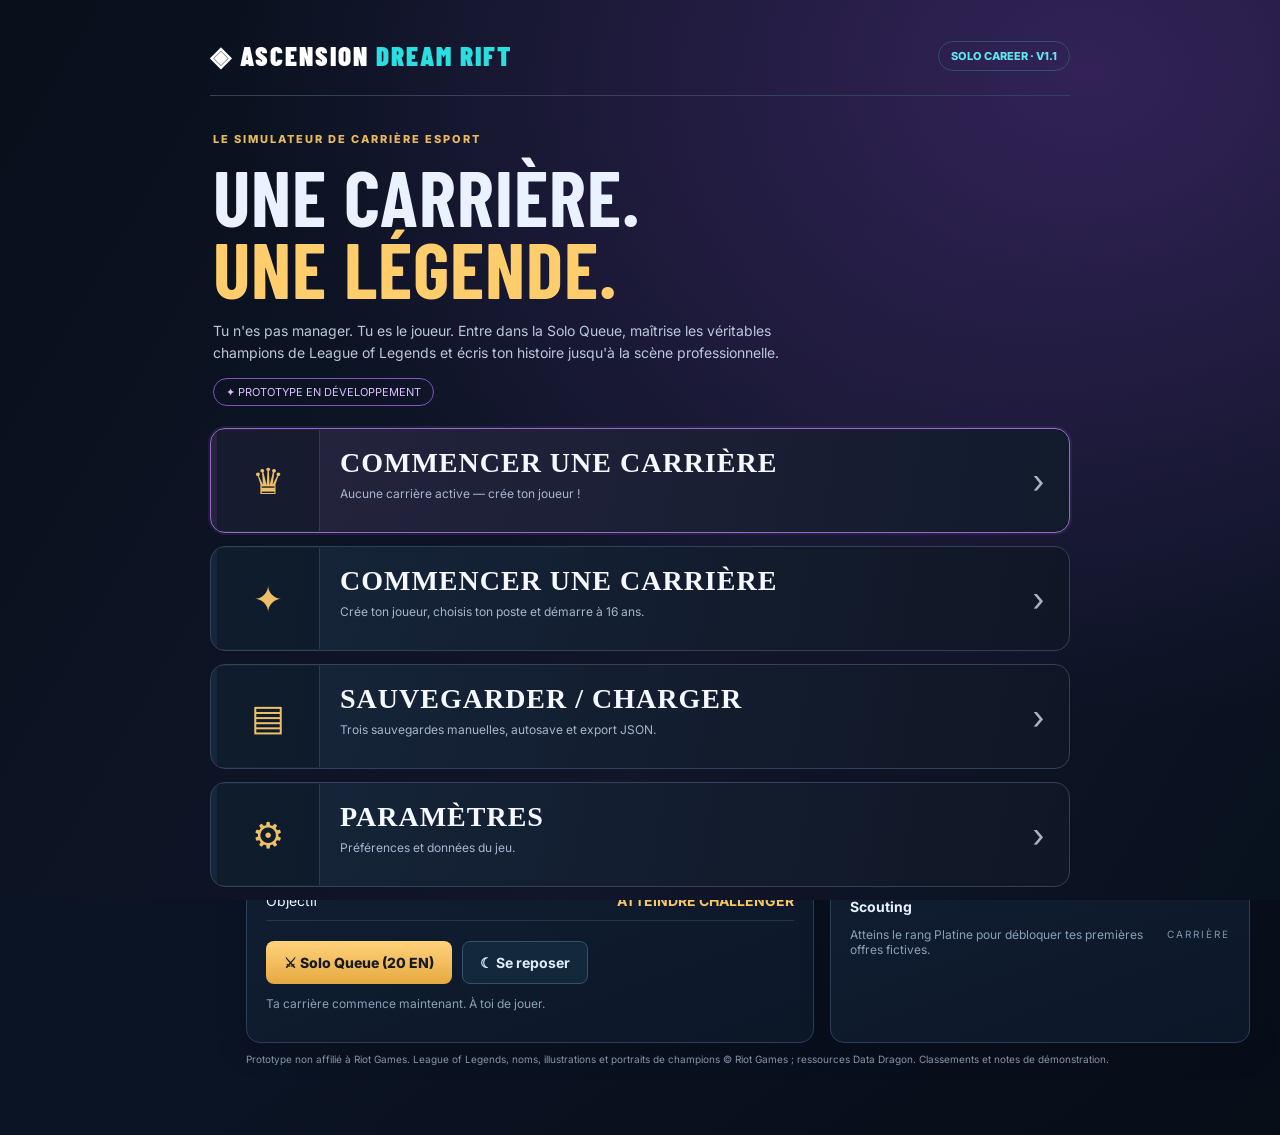
==== commit 707ff532: "V1.2 avatar selection persistence, LoL ranked emblems and promotion animation" ====
--- a/v1.html
+++ b/v1.html
@@ -8,7 +8,7 @@
 .creation-card h1{font-size:clamp(33px,5vw,51px);margin:8px 0}.creator-lead{max-width:600px;line-height:1.6}.creator-columns{display:grid;grid-template-columns:.83fr 1.4fr;gap:25px;margin-top:21px}.creator-profile{text-align:center;background:linear-gradient(160deg,#152d47,#0a1425);border:1px solid #314b66;border-radius:15px;padding:19px;align-self:start;position:sticky;top:0}.creator-portrait{position:relative;aspect-ratio:4/5;max-height:300px;overflow:hidden;border-radius:13px;border:2px solid #be965b;background:#102238;margin:auto}.creator-portrait:after{content:'';position:absolute;inset:55% 0 0;background:linear-gradient(transparent,#101f31b8);pointer-events:none}.creator-portrait img{width:100%;height:100%;object-fit:cover;object-position:center 34%}.creator-profile h2{font-size:36px;margin-top:6px;overflow-wrap:anywhere}.creator-meta{display:flex;flex-wrap:wrap;gap:6px;justify-content:center;margin:9px 0}.creator-meta span{font-size:10px;border:1px solid #3c5873;border-radius:6px;padding:5px 7px;color:#c7daed}.creator-label{letter-spacing:2px;color:#f5c56c;font-size:11px;font-weight:800;margin:0 0 11px}.creator-field-label{color:#b9c7d8;font-weight:700;font-size:12px}.creator-fields .formfield{margin:7px 0 0}.gender-buttons{display:grid;grid-template-columns:1fr 1fr;gap:9px}.gender-buttons button{border:1px solid #34506a;background:#0a1627;border-radius:9px;color:#c0d1e4;padding:11px;font-weight:800}.gender-buttons button.selected{background:#44381f;color:#ffd078;border-color:#f3ba58}.avatar-choices{display:grid;grid-template-columns:repeat(6,minmax(0,1fr));gap:8px}.avatar-choice{display:block;position:relative;aspect-ratio:1;border:2px solid #34485e;border-radius:10px;overflow:hidden;background:#12233a;padding:0}.avatar-choice.selected{border-color:#ffcd6a;box-shadow:0 0 0 2px #e5a94648}.avatar-choice img{display:block;width:100%;height:100%;object-fit:cover}.avatar-choice.selected:after{content:'✓';position:absolute;right:3px;bottom:3px;background:#ffc665;color:#172032;font-size:11px;font-weight:900;border-radius:30px;width:18px;height:18px;display:grid;place-items:center}.creator-random{margin-top:9px;padding:9px 12px;font-size:12px}.create-submit{width:100%;margin-top:20px;padding:16px;letter-spacing:1px}.dashboard-avatar{width:67px;height:75px;object-fit:cover;border:2px solid #ad854b;border-radius:10px;background:#22364b}.player-stat-card,.rank-stat-card{display:flex;align-items:center;gap:13px}.mini-rank-crest{height:84px;width:75px;object-fit:contain;filter:drop-shadow(0 2px 8px #0008)}.rank-stat-card .num{font-size:23px}.promotion-modal{position:fixed;inset:0;z-index:110;display:flex;justify-content:center;align-items:center;overflow:auto;padding:20px;background:radial-gradient(ellipse at center,#1c365ad9,#050c19f8 70%);backdrop-filter:blur(9px)}.promotion-inner{position:relative;text-align:center;z-index:1;width:min(650px,100%);padding:23px 16px 34px;border:1px solid #ca9b51;border-radius:20px;background:linear-gradient(155deg,#172b45ec,#091322ef);box-shadow:0 0 65px #edc15d25,0 25px 100px #000b}.promotion-kicker{font-size:14px;color:#ffcc70}.promotion-title{font:900 clamp(39px,8vw,72px)/1.04 'Barlow Condensed',sans-serif;letter-spacing:3px;color:#ffda82;text-shadow:0 0 28px #d7a35188;margin:8px 0 16px}.promotion-crests{display:flex;align-items:center;justify-content:center;gap:7px;padding:4px 0 19px}.promotion-crests>div{position:relative;display:flex;flex-direction:column;align-items:center;gap:10px;min-width:0}.promotion-crests img{height:clamp(118px,28vw,202px);width:clamp(113px,26vw,200px);object-fit:contain;position:relative;z-index:2;filter:drop-shadow(0 10px 19px #0009)}.promotion-rank-old{opacity:.48;animation:oldRankSlide 1s both}.promotion-rank-new{animation:rankReveal 1.25s cubic-bezier(.14,.86,.31,1.3) both}.promotion-rank-new img{filter:drop-shadow(0 0 30px #fad176a8)}.promotion-crests span{font:800 clamp(17px,4vw,27px) 'Barlow Condensed',sans-serif;letter-spacing:2px;color:#fff}.promotion-divider{font-size:32px;color:#ffce70;align-self:center;animation:rankFlash 1.5s infinite alternate}.promotion-glow{position:absolute;inset:12% 0 20%;border-radius:100%;background:#ffd06c65;filter:blur(50px);animation:rankFlash 1s infinite alternate}.promotion-aurora{pointer-events:none;position:absolute;inset:0;background:radial-gradient(circle at 50% 43%,#eeb64b36,transparent 38%);animation:rankFlash 1.6s infinite alternate}.promotion-caption{color:#bbcee6;letter-spacing:2px;font-size:12px;font-weight:800;margin-bottom:21px}.promotion-inner .gold{font-size:13px;letter-spacing:1px;padding:15px 22px}@keyframes rankReveal{from{transform:scale(.35) translateY(42px) rotate(-13deg);opacity:0;filter:brightness(3)}60%{opacity:1}to{transform:scale(1) translateY(0) rotate(0);opacity:1;filter:brightness(1)}}@keyframes oldRankSlide{from{transform:translateX(40px) scale(1.1);opacity:1}to{transform:translateX(0) scale(.84);opacity:.48}}@keyframes rankFlash{from{opacity:.45}to{opacity:1}}@media(max-width:740px){.creation-overlay{padding:8px}.creation-card{padding:17px!important;max-height:96dvh}.creator-columns{grid-template-columns:1fr;gap:15px}.creator-profile{display:grid;grid-template-columns:100px 1fr;align-items:center;gap:3px 13px;text-align:left;position:static;padding:11px}.creator-portrait{grid-row:span 4;width:100px;height:126px;margin:0}.creator-profile .eyebrow{font-size:10px}.creator-profile h2{font-size:29px}.creator-profile .note{font-size:10px;line-height:1.35}.creator-meta{justify-content:start}.avatar-choices{gap:7px}.player-stat-card,.rank-stat-card{gap:9px}.dashboard-avatar{width:55px;height:66px}.mini-rank-crest{width:58px;height:69px}.rank-stat-card .num,.player-stat-card .num{font-size:19px}}@media(prefers-reduced-motion:reduce){.promotion-modal *{animation:none!important}}
 </style></head><body><div class="landing" id="landing"><div class="landing-body"><div class="landing-top"><div class="brand">◈ ASCENSION <em>DREAM RIFT</em></div><span class="pill">SOLO CAREER · V1.1</span></div><div class="landing-intro"><div class="eyebrow">LE SIMULATEUR DE CARRIÈRE ESPORT</div><h2>UNE CARRIÈRE.<br><span>UNE LÉGENDE.</span></h2><p>Tu n'es pas manager. Tu es le joueur. Entre dans la Solo Queue, maîtrise les véritables champions de League of Legends et écris ton histoire jusqu'à la scène professionnelle.</p><span class="tag-purple">✦ PROTOTYPE EN DÉVELOPPEMENT</span></div><div class="landing-menu"><button class="landing-choice featured" onclick="continueCareer()"><span class="choice-icon">♛</span><span class="choice-txt"><b id="continue-title">CONTINUER MA CARRIÈRE</b><span id="continue-subtitle">Reprendre ta dernière partie.</span></span><span class="choice-arrow">›</span></button><button class="landing-choice" onclick="newCareerPrompt()"><span class="choice-icon">✦</span><span class="choice-txt"><b>COMMENCER UNE CARRIÈRE</b><span>Crée ton joueur, choisis ton poste et démarre à 16 ans.</span></span><span class="choice-arrow">›</span></button><button class="landing-choice" onclick="showSaves()"><span class="choice-icon">▤</span><span class="choice-txt"><b>SAUVEGARDER / CHARGER</b><span>Trois sauvegardes manuelles, autosave et export JSON.</span></span><span class="choice-arrow">›</span></button><button class="landing-choice" onclick="showSettings()"><span class="choice-icon">⚙</span><span class="choice-txt"><b>PARAMÈTRES</b><span>Préférences et données du jeu.</span></span><span class="choice-arrow">›</span></button></div><div class="landing-foot">ASCENSION DREAM RIFT · FAN GAME NON OFFICIEL · NON AFFILIÉ À RIOT GAMES</div></div></div><div class="app"><aside class="sidebar"><div class="brand">◈ ASCENSION <em>RIFT</em></div><p class="small">Your journey. Your legacy.</p><div style="height:30px"></div><div class="small">Carrière</div><div id="side"></div><hr style="border:0;border-top:1px solid #223247;margin-top:30px"><p class="note">Prototype V1 · Solo Career<br>Non affilié à Riot Games</p></aside><main class="main"><header class="top"><div><div class="eyebrow">MOBA · PRO PLAYER CAREER</div><h1 id="pagetitle">Tableau de bord</h1></div><div><button class="ghost" onclick="showSaves()">▤ Sauver</button> <button class="ghost" onclick="openMenu()">☰ Menu</button> <span class="pill" id="season">SAISON 2026 · S1</span></div></header>
 <section id="home" class="tabcontent active"><div class="hero"><div class="hero-inner"><div class="eyebrow">✦ LE PARCOURS VERS LE SOMMET COMMENCE ICI</div><h2>TON TALENT.<br><span>TA LÉGENDE.</span></h2><p>De jeune espoir à superstar mondiale. Entraîne ton joueur, grimpe en SoloQ, gagne en réputation et décroche un contrat dans la scène professionnelle.</p><div class="actions"><button class="gold" onclick="go('practice')">⚡ COMMENCER L'ENTRAÎNEMENT →</button><button class="ghost" onclick="simulate()">▶ JOUER UN MATCH</button></div></div></div>
-<div class="stats"><div class="card player-stat-card"><img id="dashboard-avatar" class="dashboard-avatar" alt="Avatar du joueur"><div><div class="small">Ton joueur</div><div class="num" id="n-name">SKYEN</div><div class="note" id="n-role">MID · 16 ANS</div></div></div><div class="card rank-stat-card"><img id="dashboard-rank-crest" class="mini-rank-crest" alt="Emblème du rang League of Legends"><div><div class="small">Rang Solo Queue</div><div class="num goldtext" id="n-rank">BRONZE IV</div><div class="note" id="n-lp">0 LP</div></div></div><div class="card"><div class="small">Note générale</div><div class="num cyan" id="n-ovr">43 OVR</div><div class="note">Potentiel en progression</div></div><div class="card"><div class="small">Notoriété</div><div class="num" id="n-fans">120</div><div class="note">Abonnés</div></div></div>
+<div class="stats"><div class="card player-stat-card"><img id="dashboard-avatar" class="dashboard-avatar" alt="Avatar du joueur"><div><div class="small">Ton joueur</div><div class="num" id="n-name">SKYEN</div><div class="note" id="n-role">MID · 16 ANS</div><button class="ghost" style="margin-top:8px;padding:7px 10px;font-size:11px" onclick="showAvatarChange()">Modifier mon avatar</button></div></div><div class="card rank-stat-card"><img id="dashboard-rank-crest" class="mini-rank-crest" alt="Emblème du rang League of Legends"><div><div class="small">Rang Solo Queue</div><div class="num goldtext" id="n-rank">BRONZE IV</div><div class="note" id="n-lp">0 LP</div></div></div><div class="card"><div class="small">Note générale</div><div class="num cyan" id="n-ovr">43 OVR</div><div class="note">Potentiel en progression</div></div><div class="card"><div class="small">Notoriété</div><div class="num" id="n-fans">120</div><div class="note">Abonnés</div></div></div>
 <div class="grid"><div class="card"><div class="sectiontitle"><h2>◈ TON PARCOURS</h2><span class="tag">CARRIÈRE SOLO</span></div><div class="line"><span>Énergie</span><strong id="energytext"></strong></div><div class="bar"><div class="fill" id="energybar"></div></div><div class="line"><span>Forme / mental</span><strong id="mentaltext"></strong></div><div class="line"><span>Équipe actuelle</span><b id="contract">FREE AGENT</b></div><div class="line"><span>Champion joué</span><b id="profile-champ">AHRI</b></div><div class="line"><span>Objectif</span><b class="goldtext">ATTEINDRE CHALLENGER</b></div><div class="actions"><button class="gold" onclick="simulate()">⚔ Solo Queue (20 EN)</button><button class="ghost" onclick="rest()">☾ Se reposer</button></div><p class="note" id="matchmsg">Ta carrière commence maintenant. À toi de jouer.</p></div><div class="card"><div class="sectiontitle"><h2>◈ RIFT FEED</h2><span class="tag">ACTUALITÉS</span></div><div class="line"><div><b>T1 · Faker</b><p class="note">La légende coréenne inspire une nouvelle génération de midlaners.</p></div><span class="small">MONDE</span></div><div class="line"><div><b>LEC · G2 Esports</b><p class="note">Les meilleurs clubs européens sont sur ta liste de rêve.</p></div><span class="small">EUROPE</span></div><div class="line"><div><b>Scouting</b><p class="note">Atteins le rang Platine pour débloquer tes premières offres fictives.</p></div><span class="small">CARRIÈRE</span></div></div></div></section>
 <section id="practice" class="tabcontent"><div class="sectiontitle"><h2>DEVIENS INCONTOURNABLE</h2><span class="pill" id="pracenergy">100 EN</span></div><div class="tabs"><button class="active" onclick="practiceTab('activities',this)">ACTIVITÉS</button><button onclick="practiceTab('attributes',this)">ATTRIBUTS</button><button onclick="practiceTab('champions',this)">CHAMPIONS</button></div><div id="activities" class="training"></div><div id="attributes" style="display:none" class="card"></div><div id="champions" style="display:none" class="card"><h2>CHAMPION POOL</h2><p class="muted">Choisis un véritable champion de League of Legends pour les matchs classés.</p><div id="champ-selected"></div><div class="tabs" id="role-filters"></div><div id="champ-list" class="champ-grid"></div></div></section>
 <section id="standings" class="tabcontent"><div class="sectiontitle"><h2>LE MONDE DE L'ESPORT</h2><span class="pill">ÉQUIPES RÉELLES · CLASSEMENT DÉMO</span></div><div class="tabs"><button class="active" onclick="league('Europe',this)">EUROPE</button><button onclick="league('Korea',this)">CORÉE</button><button onclick="league('China',this)">CHINE</button></div><div class="card"><div class="small">Classement illustratif — pas des résultats officiels</div><div id="ranking"></div></div></section>
@@ -43,19 +43,55 @@
 <button class="creator-random ghost" onclick="randomAvatar()">⤨ Avatar aléatoire</button>
 <div class="creator-label" style="margin-top:19px">03 / TON POSTE</div>
 <label class="creator-field-label" for="role">Rôle principal</label><select id="role" class="formfield" onchange="refreshAvatarPreview()"><option>MID</option><option>TOP</option><option>JUNGLE</option><option>ADC</option><option>SUPPORT</option></select>
-<button class="gold create-submit" onclick="createGame()">COMMENCER MA CARRIÈRE →</button>
-</div></div></div></div><div class="modal" id="saveModal" style="display:none"><div class="card" style="max-width:650px;max-height:90vh;overflow:auto"><button class="modal-close" onclick="closeModal('saveModal')">×</button><div class="eyebrow">GESTION DE CARRIÈRE</div><h1>SAUVEGARDES</h1><p class="save-help">Sauvegarde automatique dans ce navigateur. Utilise les emplacements manuels pour conserver plusieurs carrières ; l'export JSON permet le transfert sur un autre appareil.</p><div id="auto-save-info" class="slot"></div><div id="save-slots"></div><div class="actions"><button class="ghost" onclick="exportCareer()">⬇ Exporter ma carrière</button><button class="ghost" onclick="document.getElementById('import-json').click()">⬆ Importer une carrière</button></div><input type="file" id="import-json" accept=".json,application/json" style="display:none" onchange="importCareer(this)"></div></div><div class="modal" id="settingsModal" style="display:none"><div class="card"><button class="modal-close" onclick="closeModal('settingsModal')">×</button><div class="eyebrow">PRÉFÉRENCES</div><h1>PARAMÈTRES</h1><div class="line"><span>Langue</span><b>Français</b></div><div class="line"><span>Version</span><b>V1.1 — prototype</b></div><div class="line"><span>Sauvegarde</span><b>Locale + export JSON</b></div><p class="save-help">La suppression des données du navigateur peut effacer les sauvegardes. Exporte ta partie pour la conserver.</p><div class="actions"><button class="ghost" onclick="closeModal('settingsModal');showSaves()">Gérer les sauvegardes</button><button class="ghost" onclick="resetGame()">Réinitialiser</button></div></div></div><script>
+<button id="creator-submit" class="gold create-submit" onclick="createGame()">COMMENCER MA CARRIÈRE →</button><button id="avatar-update" class="gold create-submit" style="display:none" onclick="updateAvatar()">ENREGISTRER MON PROFIL →</button>
+</div></div></div></div><div class="modal" id="saveModal" style="display:none"><div class="card" style="max-width:650px;max-height:90vh;overflow:auto"><button class="modal-close" onclick="closeModal('saveModal')">×</button><div class="eyebrow">GESTION DE CARRIÈRE</div><h1>SAUVEGARDES</h1><p class="save-help">Sauvegarde automatique dans ce navigateur. Utilise les emplacements manuels pour conserver plusieurs carrières ; l'export JSON permet le transfert sur un autre appareil.</p><div id="auto-save-info" class="slot"></div><div id="save-slots"></div><div class="actions"><button class="ghost" onclick="exportCareer()">⬇ Exporter ma carrière</button><button class="ghost" onclick="document.getElementById('import-json').click()">⬆ Importer une carrière</button></div><input type="file" id="import-json" accept=".json,application/json" style="display:none" onchange="importCareer(this)"></div></div><div class="modal" id="settingsModal" style="display:none"><div class="card"><button class="modal-close" onclick="closeModal('settingsModal')">×</button><div class="eyebrow">PRÉFÉRENCES</div><h1>PARAMÈTRES</h1><div class="line"><span>Langue</span><b>Français</b></div><div class="line"><span>Version</span><b>V1.1 — prototype</b></div><div class="line"><span>Sauvegarde</span><b>Locale + export JSON</b></div><p class="save-help">La suppression des données du navigateur peut effacer les sauvegardes. Exporte ta partie pour la conserver.</p><div class="actions"><button class="ghost" onclick="closeModal('settingsModal');showSaves()">Gérer les sauvegardes</button><button class="ghost" onclick="previewPromotion()">▶ Tester animation de promotion</button><button class="ghost" onclick="resetGame()">Réinitialiser</button></div></div></div><script>
+
+
+/* Player portrait selection: 12 photographic portrait options from Random User. */
+const AVATARS=[
+{id:'m1',gender:'man',url:'https://randomuser.me/api/portraits/men/14.jpg'},
+{id:'m2',gender:'man',url:'https://randomuser.me/api/portraits/men/29.jpg'},
+{id:'m3',gender:'man',url:'https://randomuser.me/api/portraits/men/55.jpg'},
+{id:'m4',gender:'man',url:'https://randomuser.me/api/portraits/men/77.jpg'},
+{id:'m5',gender:'man',url:'https://randomuser.me/api/portraits/men/3.jpg'},
+{id:'m6',gender:'man',url:'https://randomuser.me/api/portraits/men/64.jpg'},
+{id:'w1',gender:'woman',url:'https://randomuser.me/api/portraits/women/12.jpg'},
+{id:'w2',gender:'woman',url:'https://randomuser.me/api/portraits/women/21.jpg'},
+{id:'w3',gender:'woman',url:'https://randomuser.me/api/portraits/women/34.jpg'},
+{id:'w4',gender:'woman',url:'https://randomuser.me/api/portraits/women/48.jpg'},
+{id:'w5',gender:'woman',url:'https://randomuser.me/api/portraits/women/69.jpg'},
+{id:'w6',gender:'woman',url:'https://randomuser.me/api/portraits/women/82.jpg'}
+];
+let creatorGender='man',creatorAvatarId='m1';
+const getAvatar=id=>AVATARS.find(a=>a.id===id)||AVATARS[0];
+function pickGender(gender){if(!['man','woman'].includes(gender))return;creatorGender=gender;if(getAvatar(creatorAvatarId).gender!==gender)creatorAvatarId=AVATARS.find(a=>a.gender===gender).id;renderAvatarChoices();}
+function pickAvatar(id){const a=AVATARS.find(x=>x.id===id);if(!a)return;creatorGender=a.gender;creatorAvatarId=a.id;renderAvatarChoices();}
+function randomAvatar(){const list=AVATARS.filter(x=>x.gender===creatorGender);creatorAvatarId=list[Math.floor(Math.random()*list.length)].id;renderAvatarChoices();}
+function refreshAvatarPreview(){const preview=document.getElementById('creator-preview-image');if(preview)preview.src=getAvatar(creatorAvatarId).url;const pseudo=document.getElementById('pseudo');document.getElementById('creator-preview-name').textContent=(pseudo.value.trim()||'TON PSEUDO').toUpperCase();document.getElementById('creator-preview-role').textContent=document.getElementById('role').value;}
+function renderAvatarChoices(){
+ const grid=document.getElementById('avatarChoices');if(!grid)return;
+ grid.innerHTML=AVATARS.filter(a=>a.gender===creatorGender).map((a,i)=>'<button type="button" class="avatar-choice '+(creatorAvatarId===a.id?'selected':'')+'" aria-pressed="'+(creatorAvatarId===a.id)+'" aria-label="Portrait '+(i+1)+'" onclick="pickAvatar(\''+a.id+'\')"><img loading="lazy" alt="Avatar '+(i+1)+'" src="'+a.url+'"></button>').join('');
+ for(const [g,id] of [['man','gender-man'],['woman','gender-woman']]){const b=document.getElementById(id);b.classList.toggle('selected',g===creatorGender);b.setAttribute('aria-pressed',String(g===creatorGender))}
+ refreshAvatarPreview();
+}
+function showAvatarChange(){if(!p)return;creatorGender=p.gender||'man';creatorAvatarId=p.avatarId||'m1';document.getElementById('pseudo').value=p.name;document.getElementById('role').value=p.role;renderAvatarChoices();const btn=document.getElementById('avatar-update');btn.style.display='block';document.getElementById('creator-submit').style.display='none';document.getElementById('newModal').style.display='flex'}
+function updateAvatar(){if(!p)return;p.avatarId=creatorAvatarId;p.gender=creatorGender;p.name=(document.getElementById('pseudo').value.trim()||p.name).slice(0,20);p.role=document.getElementById('role').value;save();closeModal('newModal');toast('Profil joueur actualisé.')}
+const RANK_EMBLEM_BASE='https://raw.communitydragon.org/16.2/plugins/rcp-fe-lol-static-assets/global/default/images/ranked-emblem/';
+function rankEmblem(rankName){const label=String(rankName||'BRONZE').toUpperCase();const tier=label.startsWith('GRANDMASTER')?'grandmaster':label.startsWith('CHALLENGER')?'challenger':label.startsWith('MASTER')?'master':label.startsWith('DIAMANT')?'diamond':label.startsWith('ÉMERAUDE')?'emerald':label.startsWith('PLATINE')?'platinum':label.startsWith('OR ')?'gold':label.startsWith('ARGENT')?'silver':label.startsWith('FER')?'iron':'bronze';return RANK_EMBLEM_BASE+'emblem-'+tier+'.png'}
+function showPromotion(oldIndex,newIndex){const root=document.getElementById('promotion-modal');if(!root)return;document.getElementById('promotion-old-label').textContent=N[oldIndex];document.getElementById('promotion-new-label').textContent=N[newIndex];document.getElementById('promotion-old-icon').src=rankEmblem(N[oldIndex]);document.getElementById('promotion-new-icon').src=rankEmblem(N[newIndex]);document.getElementById('promotion-caption').textContent=newIndex>=N.length-1?'TU AS ATTEINT LE SOMMET !':'UN PAS DE PLUS VERS LE SOMMET.';root.style.display='flex';}
+function closePromotion(){document.getElementById('promotion-modal').style.display='none'}
+function previewPromotion(){showPromotion(0,1)}
 
 /* Career save / load */
 const SLOT_KEY='adr-v1-manual-saves';
 function closeModal(id){document.getElementById(id).style.display='none'}
 function escapeHTML(x){return String(x??'').replace(/[&<>"']/g,c=>({'&':'&amp;','<':'&lt;','>':'&gt;','"':'&quot;',"'":'&#39;'}[c]))}
 function getSlots(){try{let a=JSON.parse(localStorage.getItem(SLOT_KEY));return Array.isArray(a)?a.slice(0,3):[]}catch{return []}}
-function normalizeCareer(o){if(!o||typeof o!=='object'||typeof o.name!=='string'||typeof o.skills!=='object'||o.skills===null||!Number.isFinite(Number(o.games)))throw Error('Fichier de sauvegarde invalide');const base=initial();const x={...base,...o,skills:{...base.skills},mastery:{}};x.name=o.name.slice(0,20).trim()||'Joueur';x.role=['TOP','MID','JUNGLE','ADC','SUPPORT'].includes(o.role)?o.role:'MID';for(const k of skills){const n=Number(o.skills[k]);if(Number.isFinite(n))x.skills[k]=Math.min(99,Math.max(1,Math.round(n)))}x.energy=Math.min(100,Math.max(0,Number(o.energy)||0));x.mental=Math.min(100,Math.max(0,Number(o.mental)||0));x.rank=Math.min(N.length-1,Math.max(0,Math.round(Number(o.rank)||0)));x.lp=Math.min(99,Math.max(0,Math.round(Number(o.lp)||0)));x.games=Math.min(100000,Math.max(0,Math.round(Number(o.games)||0)));x.wins=Math.min(x.games,Math.max(0,Math.round(Number(o.wins)||0)));x.fans=Math.max(0,Math.round(Number(o.fans)||0));x.cash=Math.max(0,Math.round(Number(o.cash)||0));x.rep=Math.max(0,Math.round(Number(o.rep)||0));x.history=Array.isArray(o.history)?o.history.slice(0,12).map(m=>({win:!!m.win,lp:Math.max(0,Math.min(99,Number(m.lp)||0)),rank:N.includes(m.rank)?m.rank:N[x.rank],date:Math.max(0,Number(m.date)||0),champion:/^[A-Za-z0-9]{2,20}$/.test(m.champion||'')?m.champion:'Ahri'})):[];if(o.mastery&&typeof o.mastery==='object'){for(const [k,v] of Object.entries(o.mastery)){if(/^[A-Za-z0-9]{2,20}$/.test(k)&&Number.isFinite(Number(v)))x.mastery[k]=Math.max(0,Math.min(100,Number(v)))}}x.championId=/^[A-Za-z0-9]{2,20}$/.test(o.championId||'')?o.championId:({MID:'Ahri',TOP:'Aatrox',JUNGLE:'LeeSin',ADC:'Jinx',SUPPORT:'Thresh'}[x.role]);return x}
+function normalizeCareer(o){if(!o||typeof o!=='object'||typeof o.name!=='string'||typeof o.skills!=='object'||o.skills===null||!Number.isFinite(Number(o.games)))throw Error('Fichier de sauvegarde invalide');const base=initial();const x={...base,...o,skills:{...base.skills},mastery:{}};if(!o.rankSchemaVersion&&Number(o.rank)>=16)x.rank=Number(o.rank)+4;x.rankSchemaVersion=2;x.gender=['man','woman'].includes(o.gender)?o.gender:'man';x.avatarId=AVATARS.some(a=>a.id===o.avatarId&&a.gender===x.gender)?o.avatarId:(x.gender==='woman'?'w1':'m1');x.name=o.name.slice(0,20).trim()||'Joueur';x.role=['TOP','MID','JUNGLE','ADC','SUPPORT'].includes(o.role)?o.role:'MID';for(const k of skills){const n=Number(o.skills[k]);if(Number.isFinite(n))x.skills[k]=Math.min(99,Math.max(1,Math.round(n)))}x.energy=Math.min(100,Math.max(0,Number(o.energy)||0));x.mental=Math.min(100,Math.max(0,Number(o.mental)||0));x.rank=Math.min(N.length-1,Math.max(0,Math.round(Number(o.rank)||0)));x.lp=Math.min(99,Math.max(0,Math.round(Number(o.lp)||0)));x.games=Math.min(100000,Math.max(0,Math.round(Number(o.games)||0)));x.wins=Math.min(x.games,Math.max(0,Math.round(Number(o.wins)||0)));x.fans=Math.max(0,Math.round(Number(o.fans)||0));x.cash=Math.max(0,Math.round(Number(o.cash)||0));x.rep=Math.max(0,Math.round(Number(o.rep)||0));x.history=Array.isArray(o.history)?o.history.slice(0,12).map(m=>({win:!!m.win,lp:Math.max(0,Math.min(99,Number(m.lp)||0)),rank:N.includes(m.rank)?m.rank:N[x.rank],date:Math.max(0,Number(m.date)||0),champion:/^[A-Za-z0-9]{2,20}$/.test(m.champion||'')?m.champion:'Ahri'})):[];if(o.mastery&&typeof o.mastery==='object'){for(const [k,v] of Object.entries(o.mastery)){if(/^[A-Za-z0-9]{2,20}$/.test(k)&&Number.isFinite(Number(v)))x.mastery[k]=Math.max(0,Math.min(100,Number(v)))}}x.championId=/^[A-Za-z0-9]{2,20}$/.test(o.championId||'')?o.championId:({MID:'Ahri',TOP:'Aatrox',JUNGLE:'LeeSin',ADC:'Jinx',SUPPORT:'Thresh'}[x.role]);return x}
 function openMenu(){closeModal('saveModal');closeModal('settingsModal');document.getElementById('landing').style.display='block';updateMenu();window.scrollTo(0,0)}
 function updateMenu(){const a=document.getElementById('continue-title'),b=document.getElementById('continue-subtitle');if(!a||!b)return;a.textContent=p?'REPRENDRE : '+p.name.toUpperCase():'COMMENCER UNE CARRIÈRE';b.textContent=p?'Poste '+p.role+' · '+N[p.rank]+' · '+p.lp+' LP · '+p.games+' matchs':'Aucune carrière active — crée ton joueur !'}
 function continueCareer(){if(!p)return newCareerPrompt();document.getElementById('landing').style.display='none';closeModal('saveModal');go('home')}
-function newCareerPrompt(){if(p&&!confirm('Créer une nouvelle carrière écrasera ta sauvegarde automatique actuelle. Sauvegarde-la d’abord dans un emplacement manuel si tu veux la conserver. Continuer ?'))return;document.getElementById('newModal').style.display='flex'}
+function newCareerPrompt(){if(p&&!confirm('Créer une nouvelle carrière écrasera ta sauvegarde automatique actuelle. Sauvegarde-la d’abord dans un emplacement manuel si tu veux la conserver. Continuer ?'))return;document.getElementById('avatar-update').style.display='none';document.getElementById('creator-submit').style.display='block';renderAvatarChoices();document.getElementById('newModal').style.display='flex'}
 function showSaves(){renderSaves();document.getElementById('saveModal').style.display='flex'}
 function showSettings(){document.getElementById('settingsModal').style.display='flex'}
 function renderSaves(){const auto=document.getElementById('auto-save-info');auto.innerHTML='<div><strong>⟳ Sauvegarde automatique</strong><p class="note">'+(p?escapeHTML(p.name)+' · '+escapeHTML(N[p.rank])+' · '+p.lp+' LP':'Aucune carrière active')+'</p></div>'+(p?'<button class="ghost" onclick="continueCareer()">Reprendre</button>':'');const a=getSlots();document.getElementById('save-slots').innerHTML=[0,1,2].map(i=>{let slot=a[i];return '<div class="slot"><div><strong>Emplacement '+(i+1)+'</strong><p class="note">'+(slot&&slot.career?escapeHTML(slot.career.name)+' · '+escapeHTML(slot.career.role)+' · '+escapeHTML(N[slot.career.rank]||'')+' · '+escapeHTML(slot.time||''):'Emplacement libre')+'</p></div><div class="slot-actions">'+(p?'<button class="gold" onclick="saveSlot('+i+')">Sauver</button>':'')+(slot&&slot.career?'<button class="ghost" onclick="loadSlot('+i+')">Charger</button><button class="ghost" onclick="deleteSlot('+i+')">✕</button>':'')+'</div></div>'}).join('')}
@@ -65,7 +101,7 @@
 function exportCareer(){if(!p)return toast('Crée ou charge une carrière avant l’export.');const file=new Blob([JSON.stringify({game:'Ascension Dream Rift',version:1,career:p},null,2)],{type:'application/json'});const url=URL.createObjectURL(file);const link=document.createElement('a');link.href=url;link.download='ascension-dream-rift-'+p.name.replace(/[^A-Za-z0-9_-]/g,'_')+'.json';document.body.appendChild(link);link.click();link.remove();setTimeout(()=>URL.revokeObjectURL(url),1000);toast('Fichier de carrière exporté.')}
 async function importCareer(input){const file=input.files?.[0];if(!file)return;if(file.size>1000000){toast('Fichier trop volumineux.');input.value='';return}try{const obj=JSON.parse(await file.text());const imported=normalizeCareer(obj.career||obj);if(p&&!confirm('Importer remplacera la carrière active. Continuer ?'))return;p=imported;save();closeModal('saveModal');document.getElementById('landing').style.display='none';go('home');toast('Carrière importée !')}catch(e){toast('Impossible de charger le fichier JSON.')}finally{input.value=''}}
 
-const labels={home:'⌂ Accueil',practice:'⚡ Entraînement',standings:'♛ Classements',life:'◉ Vie du joueur',stats:'▥ Statistiques'},T=['home','practice','standings','life','stats'],N=['BRONZE IV','BRONZE III','BRONZE II','BRONZE I','ARGENT IV','ARGENT III','ARGENT II','ARGENT I','OR IV','OR III','OR II','OR I','PLATINE IV','PLATINE III','PLATINE II','PLATINE I','DIAMANT IV','DIAMANT III','DIAMANT II','DIAMANT I','MASTER','GRANDMASTER','CHALLENGER'];const skills=['Laning','Teamfighting','Positioning','Macro','Objective Control','Vision','Champion Pool','Communication','Shotcalling','Mental'];let p;const initial=()=>({name:'SkyeN',role:'MID',energy:100,mental:75,fans:120,cash:250,rep:1,rank:0,lp:0,games:0,wins:0,skills:Object.fromEntries(skills.map(x=>[x,25+Math.floor(Math.random()*15)])),history:[],championId:'Ahri',mastery:{}});function save(){localStorage.setItem('adr-v1',JSON.stringify(p));render();updateMenu()}function toast(t){let a=document.getElementById('toast');a.textContent=t;a.style.display='block';setTimeout(()=>a.style.display='none',3500)}function go(id){T.forEach(t=>document.getElementById(t).classList.toggle('active',t===id));document.querySelectorAll('[data-tab]').forEach(b=>b.classList.toggle('active',b.dataset.tab===id));document.getElementById('pagetitle').textContent=labels[id].split(' ').slice(1).join(' ');window.scrollTo(0,0);render()}function createGame(){p=initial();p.name=document.getElementById('pseudo').value.trim()||'SkyeN';p.role=document.getElementById('role').value;p.championId=({MID:'Ahri',TOP:'Aatrox',JUNGLE:'LeeSin',ADC:'Jinx',SUPPORT:'Thresh'}[p.role]);document.getElementById('newModal').style.display='none';document.getElementById('landing').style.display='none';save();go('home');toast('Bienvenue dans ta carrière !')}function resetGame(){if(confirm('Effacer uniquement la carrière active ? Tes sauvegardes manuelles resteront disponibles.')){p=null;localStorage.removeItem('adr-v1');closeModal('settingsModal');openMenu();toast('Carrière active effacée.')}}function ovr(){return Math.round(Object.values(p.skills).reduce((a,b)=>a+b,0)/skills.length)}function simulate(){if(p.energy<20)return toast('Énergie insuffisante ! Repose-toi.');p.energy-=20;p.games++;p.mastery??={};p.mastery[p.championId]=(p.mastery[p.championId]||0)+2;let chance=Math.min(.78,Math.max(.35,.49+(ovr()-36)*.013+(p.mental-60)*.002+Math.min(.04,(p.mastery[p.championId]||0)*.0006)));let win=Math.random()<chance;if(win){p.wins++;p.lp+=22+Math.floor(Math.random()*7);p.fans+=8+Math.floor(Math.random()*20);p.cash+=40;p.mental=Math.min(100,p.mental+3)}else{p.lp-=13+Math.floor(Math.random()*8);p.mental=Math.max(0,p.mental-7)}while(p.lp>=100&&p.rank<N.length-1){p.lp-=100;p.rank++}while(p.lp<0&&p.rank>0){p.lp+=100;p.rank--}p.lp=Math.max(0,p.lp);p.rep=Math.max(1,Math.round(p.fans/130));p.history.unshift({win,lp:p.lp,rank:N[p.rank],date:p.games,champion:p.championId});p.history=p.history.slice(0,12);save();toast(win?'VICTOIRE ! +LP et notoriété':'DÉFAITE — Analyse ton prochain match.')}function rest(){p.energy=Math.min(100,p.energy+60);p.mental=Math.min(100,p.mental+12);save();toast('Repos terminé : énergie restaurée.')}function train(i){const tr=training[i];if(p.energy<tr.cost)return toast('Pas assez d’énergie.');p.energy-=tr.cost;p.skills[tr.skill]=Math.min(99,p.skills[tr.skill]+2+Math.floor(Math.random()*3));p.mental=Math.max(0,p.mental-1);save();toast(tr.title+' : attribut amélioré !')}function stream(){if(p.energy<15)return toast('Énergie insuffisante');p.energy-=15;p.fans+=20+Math.floor(Math.random()*60);p.cash+=35;p.rep=Math.round(p.fans/130);save();toast('Stream terminé : ta communauté grandit !')}
+const labels={home:'⌂ Accueil',practice:'⚡ Entraînement',standings:'♛ Classements',life:'◉ Vie du joueur',stats:'▥ Statistiques'},T=['home','practice','standings','life','stats'],N=['BRONZE IV','BRONZE III','BRONZE II','BRONZE I','ARGENT IV','ARGENT III','ARGENT II','ARGENT I','OR IV','OR III','OR II','OR I','PLATINE IV','PLATINE III','PLATINE II','PLATINE I','ÉMERAUDE IV','ÉMERAUDE III','ÉMERAUDE II','ÉMERAUDE I','DIAMANT IV','DIAMANT III','DIAMANT II','DIAMANT I','MASTER','GRANDMASTER','CHALLENGER'];const skills=['Laning','Teamfighting','Positioning','Macro','Objective Control','Vision','Champion Pool','Communication','Shotcalling','Mental'];let p;const initial=()=>({name:'SkyeN',role:'MID',energy:100,mental:75,fans:120,cash:250,rep:1,rank:0,lp:0,games:0,wins:0,skills:Object.fromEntries(skills.map(x=>[x,25+Math.floor(Math.random()*15)])),history:[],championId:'Ahri',mastery:{},gender:'man',avatarId:'m1',rankSchemaVersion:2});function save(){if(p)p.rankSchemaVersion=2;localStorage.setItem('adr-v1',JSON.stringify(p));render();updateMenu()}function toast(t){let a=document.getElementById('toast');a.textContent=t;a.style.display='block';setTimeout(()=>a.style.display='none',3500)}function go(id){T.forEach(t=>document.getElementById(t).classList.toggle('active',t===id));document.querySelectorAll('[data-tab]').forEach(b=>b.classList.toggle('active',b.dataset.tab===id));document.getElementById('pagetitle').textContent=labels[id].split(' ').slice(1).join(' ');window.scrollTo(0,0);render()}function createGame(){p=initial();p.name=(document.getElementById('pseudo').value.trim()||'SkyeN').slice(0,20);p.role=document.getElementById('role').value;p.gender=creatorGender;p.avatarId=creatorAvatarId;p.championId=({MID:'Ahri',TOP:'Aatrox',JUNGLE:'LeeSin',ADC:'Jinx',SUPPORT:'Thresh'}[p.role]);document.getElementById('newModal').style.display='none';document.getElementById('landing').style.display='none';save();go('home');toast('Bienvenue dans ta carrière !')}function resetGame(){if(confirm('Effacer uniquement la carrière active ? Tes sauvegardes manuelles resteront disponibles.')){p=null;localStorage.removeItem('adr-v1');closeModal('settingsModal');openMenu();toast('Carrière active effacée.')}}function ovr(){return Math.round(Object.values(p.skills).reduce((a,b)=>a+b,0)/skills.length)}function simulate(){if(p.energy<20)return toast('Énergie insuffisante ! Repose-toi.');const previousRank=p.rank;p.energy-=20;p.games++;p.mastery??={};p.mastery[p.championId]=(p.mastery[p.championId]||0)+2;let chance=Math.min(.78,Math.max(.35,.49+(ovr()-36)*.013+(p.mental-60)*.002+Math.min(.04,(p.mastery[p.championId]||0)*.0006)));let win=Math.random()<chance;if(win){p.wins++;p.lp+=22+Math.floor(Math.random()*7);p.fans+=8+Math.floor(Math.random()*20);p.cash+=40;p.mental=Math.min(100,p.mental+3)}else{p.lp-=13+Math.floor(Math.random()*8);p.mental=Math.max(0,p.mental-7)}while(p.lp>=100&&p.rank<N.length-1){p.lp-=100;p.rank++}while(p.lp<0&&p.rank>0){p.lp+=100;p.rank--}p.lp=Math.max(0,p.lp);p.rep=Math.max(1,Math.round(p.fans/130));p.history.unshift({win,lp:p.lp,rank:N[p.rank],date:p.games,champion:p.championId});p.history=p.history.slice(0,12);save();if(p.rank>previousRank)showPromotion(previousRank,p.rank);else toast(win?'VICTOIRE ! +LP et notoriété':'DÉFAITE — Analyse ton prochain match.')}function rest(){p.energy=Math.min(100,p.energy+60);p.mental=Math.min(100,p.mental+12);save();toast('Repos terminé : énergie restaurée.')}function train(i){const tr=training[i];if(p.energy<tr.cost)return toast('Pas assez d’énergie.');p.energy-=tr.cost;p.skills[tr.skill]=Math.min(99,p.skills[tr.skill]+2+Math.floor(Math.random()*3));p.mental=Math.max(0,p.mental-1);save();toast(tr.title+' : attribut amélioré !')}function stream(){if(p.energy<15)return toast('Énergie insuffisante');p.energy-=15;p.fans+=20+Math.floor(Math.random()*60);p.cash+=35;p.rep=Math.round(p.fans/130);save();toast('Stream terminé : ta communauté grandit !')}
 /* Riot Data Dragon: all official LoL champions, curated role discovery. */
 const ROLE_POOLS={
 MID:'Ahri Akali Akshan Annie Aurora AurelionSol Azir Cassiopeia Corki Diana Ekko Fizz Galio Hwei Irelia Kassadin Katarina Leblanc Lissandra Lux Malzahar Naafiri Neeko Orianna Qiyana Ryze Sylas Syndra Taliyah TwistedFate Veigar Vex Viktor Vladimir Xerath Yasuo Yone Zed Ziggs Zoe'.split(' '),
@@ -108,5 +144,5 @@
  list.innerHTML=roster.map(c=>'<button class="champ-option '+(c.id===selectedId?'selected':'')+'" onclick="pickChampion(\''+c.id+'\')" title="'+escapeHTML(c.title)+'"><img loading="lazy" alt="'+escapeHTML(c.name)+'" src="'+championImage(c.id)+'" onerror="this.style.opacity=0.2"><b>'+escapeHTML(c.name)+'</b>'+(c.id===selectedId?'<span class="tag">ACTIF</span>':'<span class="note">'+(p.mastery?.[c.id]||0)+' maîtrise</span>')+'</button>').join('');
 }
 
-const training=[{title:'Solo Queue',desc:'Match classé avec progression en LP.',cost:20,icon:'⚔',skill:'Laning',match:true},{title:'VOD REVIEW',desc:'Analyse les rotations et les erreurs.',cost:12,icon:'▣',skill:'Macro'},{title:'LANING DRILLS',desc:'Travaille les duels et ton farming.',cost:15,icon:'◎',skill:'Laning'},{title:'TEAMFIGHTS',desc:'Placement et lecture des combats.',cost:18,icon:'✦',skill:'Teamfighting'},{title:'VISION CONTROL',desc:'Apprends les timings de vision.',cost:12,icon:'◉',skill:'Vision'},{title:'MENTAL COACHING',desc:'Gestion de la pression et du tilt.',cost:12,icon:'◇',skill:'Mental'}];function practiceTab(id,btn){['activities','attributes','champions'].forEach(x=>document.getElementById(x).style.display=x===id?(x==='activities'?'grid':'block'):'none');btn.parentElement.querySelectorAll('button').forEach(b=>b.classList.remove('active'));btn.classList.add('active')}const teamData={Europe:[['G2 Esports',86],['Karmine Corp',84],['Fnatic',83],['Team Vitality',81],['Movistar KOI',80],['Team Heretics',78]],Korea:[['T1',92],['Gen.G',91],['Hanwha Life Esports',89],['Dplus KIA',84],['KT Rolster',83]],China:[['Bilibili Gaming',90],['Top Esports',89],['JD Gaming',87],['Weibo Gaming',84],['Invictus Gaming',82]]};function league(x,b){document.getElementById('ranking').innerHTML=teamData[x].map((t,i)=>'<div class="rankrow"><strong>'+(i+1)+'</strong><b>'+t[0]+'</b><span class="note">OVR démo</span><strong>'+t[1]+'</strong></div>').join('');b.parentElement.querySelectorAll('button').forEach(v=>v.classList.remove('active'));b.classList.add('active')}function render(){if(!p)return;const set=(id,v)=>document.getElementById(id).textContent=v;set('n-name',p.name);set('profile-champ',champName(p.championId));renderChampions();set('n-role',p.role+' · 16 ANS');set('n-rank',N[p.rank]);set('n-lp',p.lp+' LP');set('n-ovr',ovr()+' OVR');set('n-fans',p.fans.toLocaleString('fr-FR'));set('energytext',p.energy+' / 100');document.getElementById('energybar').style.width=p.energy+'%';set('mentaltext',p.mental+' / 100');set('pracenergy',p.energy+' EN');set('life-fans',p.fans.toLocaleString('fr-FR'));set('life-cash',p.cash+' €');set('life-rep',p.rep);set('s-games',p.games);set('s-wins',p.wins);set('s-wr',p.games?Math.round(p.wins/p.games*100)+'%':'—');set('s-lp',p.lp);set('ach1',p.wins?'DÉBLOQUÉ':'À débloquer');set('ach2',p.games>=10?'DÉBLOQUÉ':'À débloquer');set('matchmsg',p.history.length?(p.history[0].win?'Dernier match : victoire':'Dernier match : défaite')+' · '+p.history[0].rank+' · '+p.lp+' LP':'Ta carrière commence maintenant. À toi de jouer.');document.getElementById('history').innerHTML=p.history.map(m=>'<div class="line"><b style="color:'+(m.win?'#49e0a5':'#fe8194')+'">'+(m.win?'VICTOIRE':'DÉFAITE')+'</b><span>'+m.rank+'</span><span>'+m.lp+' LP</span></div>').join('')||'<p class="muted">Aucun match pour le moment.</p>';document.getElementById('attributes').innerHTML='<h2>ATTRIBUTS DE TON JOUEUR</h2><p class="muted">Chaque entraînement développe une capacité précise.</p>'+skills.map(k=>'<div style="margin:15px 0"><div class="line"><span>'+k+'</span><b>'+p.skills[k]+'</b></div><div class="bar"><div class="fill goldfill" style="width:'+p.skills[k]+'%"></div></div></div>').join('')}const links=T.map(id=>'<button data-tab="'+id+'" class="sidelink '+(id==='home'?'active':'')+'" onclick="go(\''+id+'\')">'+labels[id]+'</button>').join('');document.getElementById('side').innerHTML=links;document.getElementById('bottom').innerHTML=T.map(id=>'<button data-tab="'+id+'" class="'+(id==='home'?'active':'')+'" onclick="go(\''+id+'\')">'+labels[id]+'</button>').join('');document.getElementById('activities').innerHTML=training.map((t,i)=>'<div class="card traincard"><div style="font-size:30px;color:#f6c566">'+t.icon+'</div><h3>'+t.title+'</h3><p>'+t.desc+'</p><button class="ghost" onclick="'+(t.match?'simulate()':'train('+i+')')+'">'+t.cost+' EN · '+(t.match?'JOUER':'S’ENTRAÎNER')+'</button></div>').join('');league('Europe',document.querySelector('#standings .tabs button'));try{let saved=JSON.parse(localStorage.getItem('adr-v1'));if(saved)p=normalizeCareer(saved)}catch{}if(p)render();updateMenu();loadChampions()
+const training=[{title:'Solo Queue',desc:'Match classé avec progression en LP.',cost:20,icon:'⚔',skill:'Laning',match:true},{title:'VOD REVIEW',desc:'Analyse les rotations et les erreurs.',cost:12,icon:'▣',skill:'Macro'},{title:'LANING DRILLS',desc:'Travaille les duels et ton farming.',cost:15,icon:'◎',skill:'Laning'},{title:'TEAMFIGHTS',desc:'Placement et lecture des combats.',cost:18,icon:'✦',skill:'Teamfighting'},{title:'VISION CONTROL',desc:'Apprends les timings de vision.',cost:12,icon:'◉',skill:'Vision'},{title:'MENTAL COACHING',desc:'Gestion de la pression et du tilt.',cost:12,icon:'◇',skill:'Mental'}];function practiceTab(id,btn){['activities','attributes','champions'].forEach(x=>document.getElementById(x).style.display=x===id?(x==='activities'?'grid':'block'):'none');btn.parentElement.querySelectorAll('button').forEach(b=>b.classList.remove('active'));btn.classList.add('active')}const teamData={Europe:[['G2 Esports',86],['Karmine Corp',84],['Fnatic',83],['Team Vitality',81],['Movistar KOI',80],['Team Heretics',78]],Korea:[['T1',92],['Gen.G',91],['Hanwha Life Esports',89],['Dplus KIA',84],['KT Rolster',83]],China:[['Bilibili Gaming',90],['Top Esports',89],['JD Gaming',87],['Weibo Gaming',84],['Invictus Gaming',82]]};function league(x,b){document.getElementById('ranking').innerHTML=teamData[x].map((t,i)=>'<div class="rankrow"><strong>'+(i+1)+'</strong><b>'+t[0]+'</b><span class="note">OVR démo</span><strong>'+t[1]+'</strong></div>').join('');b.parentElement.querySelectorAll('button').forEach(v=>v.classList.remove('active'));b.classList.add('active')}function render(){if(!p)return;const set=(id,v)=>document.getElementById(id).textContent=v;set('n-name',p.name);document.getElementById('dashboard-avatar').src=getAvatar(p.avatarId).url;document.getElementById('dashboard-rank-crest').src=rankEmblem(N[p.rank]);set('profile-champ',champName(p.championId));renderChampions();set('n-role',p.role+' · 16 ANS · '+(p.gender==='woman'?'FEMME':'HOMME'));set('n-rank',N[p.rank]);set('n-lp',p.lp+' LP');set('n-ovr',ovr()+' OVR');set('n-fans',p.fans.toLocaleString('fr-FR'));set('energytext',p.energy+' / 100');document.getElementById('energybar').style.width=p.energy+'%';set('mentaltext',p.mental+' / 100');set('pracenergy',p.energy+' EN');set('life-fans',p.fans.toLocaleString('fr-FR'));set('life-cash',p.cash+' €');set('life-rep',p.rep);set('s-games',p.games);set('s-wins',p.wins);set('s-wr',p.games?Math.round(p.wins/p.games*100)+'%':'—');set('s-lp',p.lp);set('ach1',p.wins?'DÉBLOQUÉ':'À débloquer');set('ach2',p.games>=10?'DÉBLOQUÉ':'À débloquer');set('matchmsg',p.history.length?(p.history[0].win?'Dernier match : victoire':'Dernier match : défaite')+' · '+p.history[0].rank+' · '+p.lp+' LP':'Ta carrière commence maintenant. À toi de jouer.');document.getElementById('history').innerHTML=p.history.map(m=>'<div class="line"><b style="color:'+(m.win?'#49e0a5':'#fe8194')+'">'+(m.win?'VICTOIRE':'DÉFAITE')+'</b><span>'+m.rank+'</span><span>'+m.lp+' LP</span></div>').join('')||'<p class="muted">Aucun match pour le moment.</p>';document.getElementById('attributes').innerHTML='<h2>ATTRIBUTS DE TON JOUEUR</h2><p class="muted">Chaque entraînement développe une capacité précise.</p>'+skills.map(k=>'<div style="margin:15px 0"><div class="line"><span>'+k+'</span><b>'+p.skills[k]+'</b></div><div class="bar"><div class="fill goldfill" style="width:'+p.skills[k]+'%"></div></div></div>').join('')}const links=T.map(id=>'<button data-tab="'+id+'" class="sidelink '+(id==='home'?'active':'')+'" onclick="go(\''+id+'\')">'+labels[id]+'</button>').join('');document.getElementById('side').innerHTML=links;document.getElementById('bottom').innerHTML=T.map(id=>'<button data-tab="'+id+'" class="'+(id==='home'?'active':'')+'" onclick="go(\''+id+'\')">'+labels[id]+'</button>').join('');document.getElementById('activities').innerHTML=training.map((t,i)=>'<div class="card traincard"><div style="font-size:30px;color:#f6c566">'+t.icon+'</div><h3>'+t.title+'</h3><p>'+t.desc+'</p><button class="ghost" onclick="'+(t.match?'simulate()':'train('+i+')')+'">'+t.cost+' EN · '+(t.match?'JOUER':'S’ENTRAÎNER')+'</button></div>').join('');league('Europe',document.querySelector('#standings .tabs button'));try{let saved=JSON.parse(localStorage.getItem('adr-v1'));if(saved)p=normalizeCareer(saved)}catch{}if(p)render();updateMenu();renderAvatarChoices();loadChampions()
 </script></body></html>
